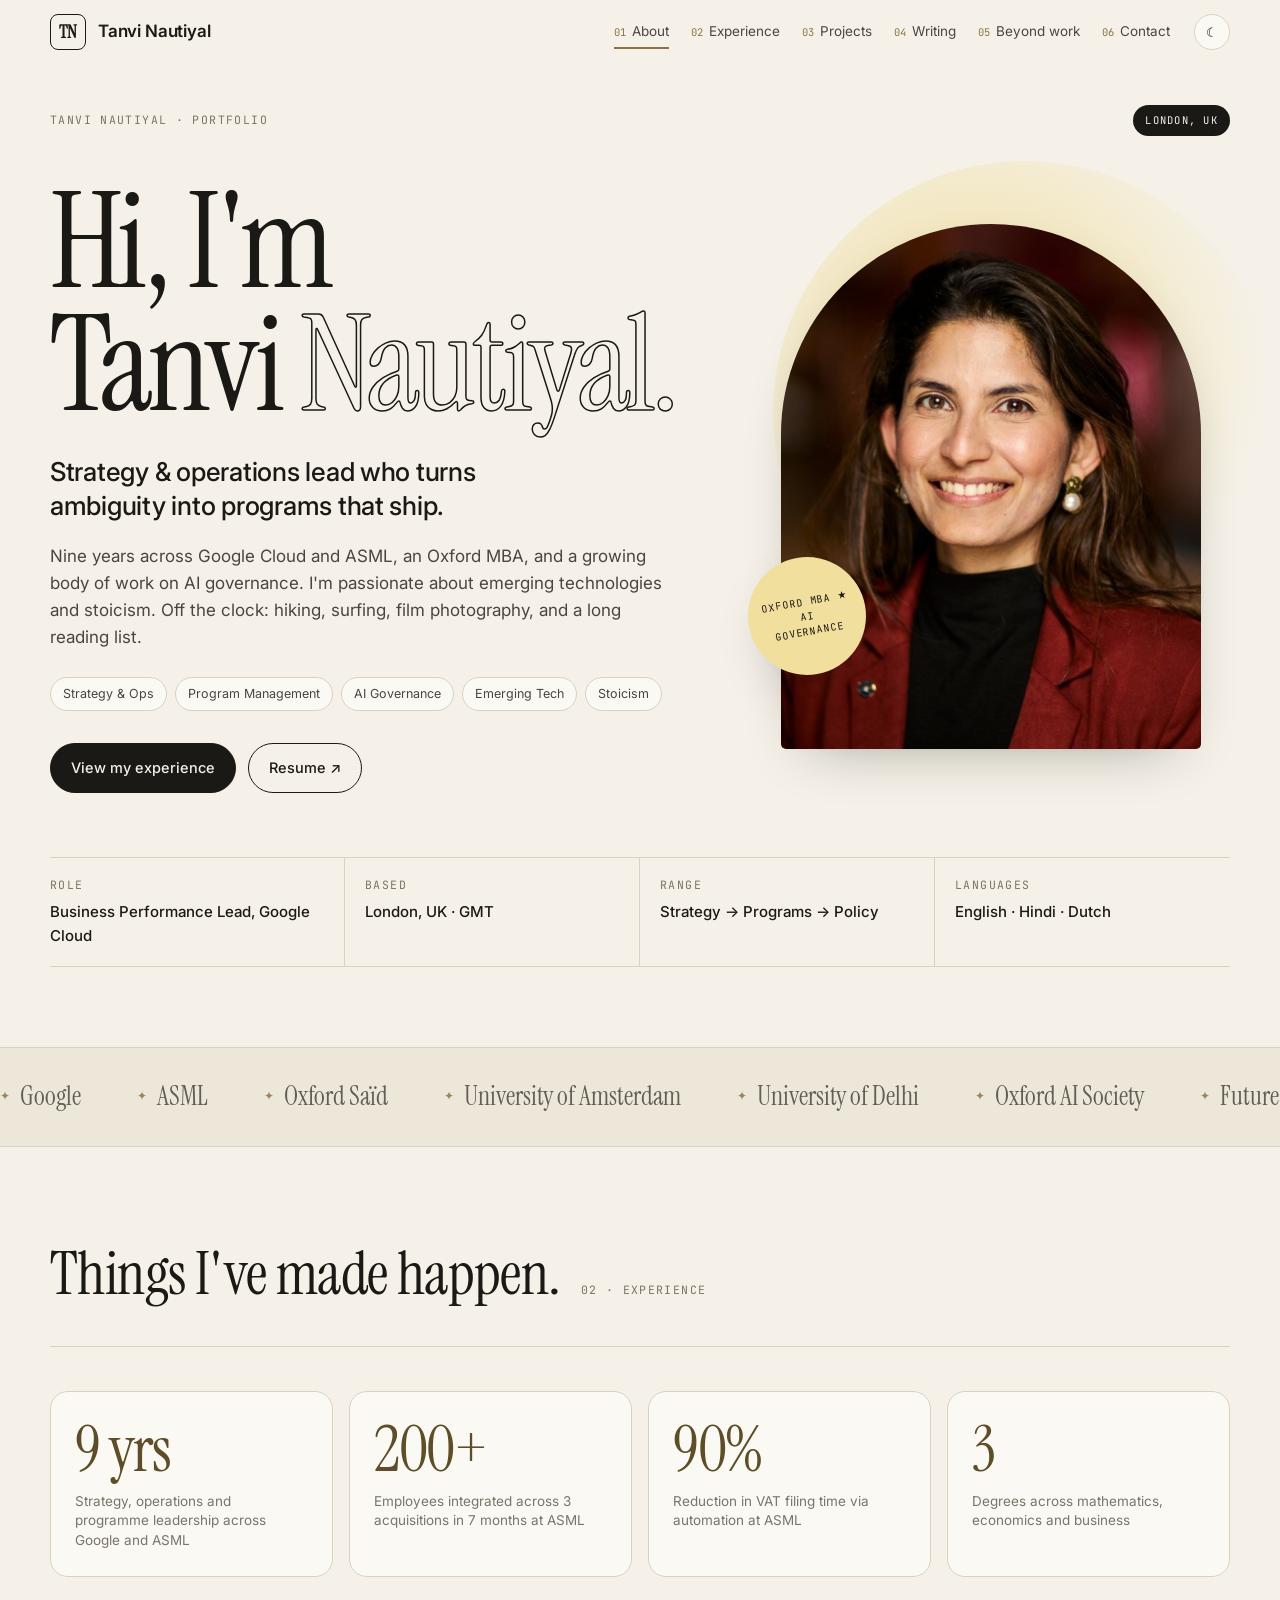
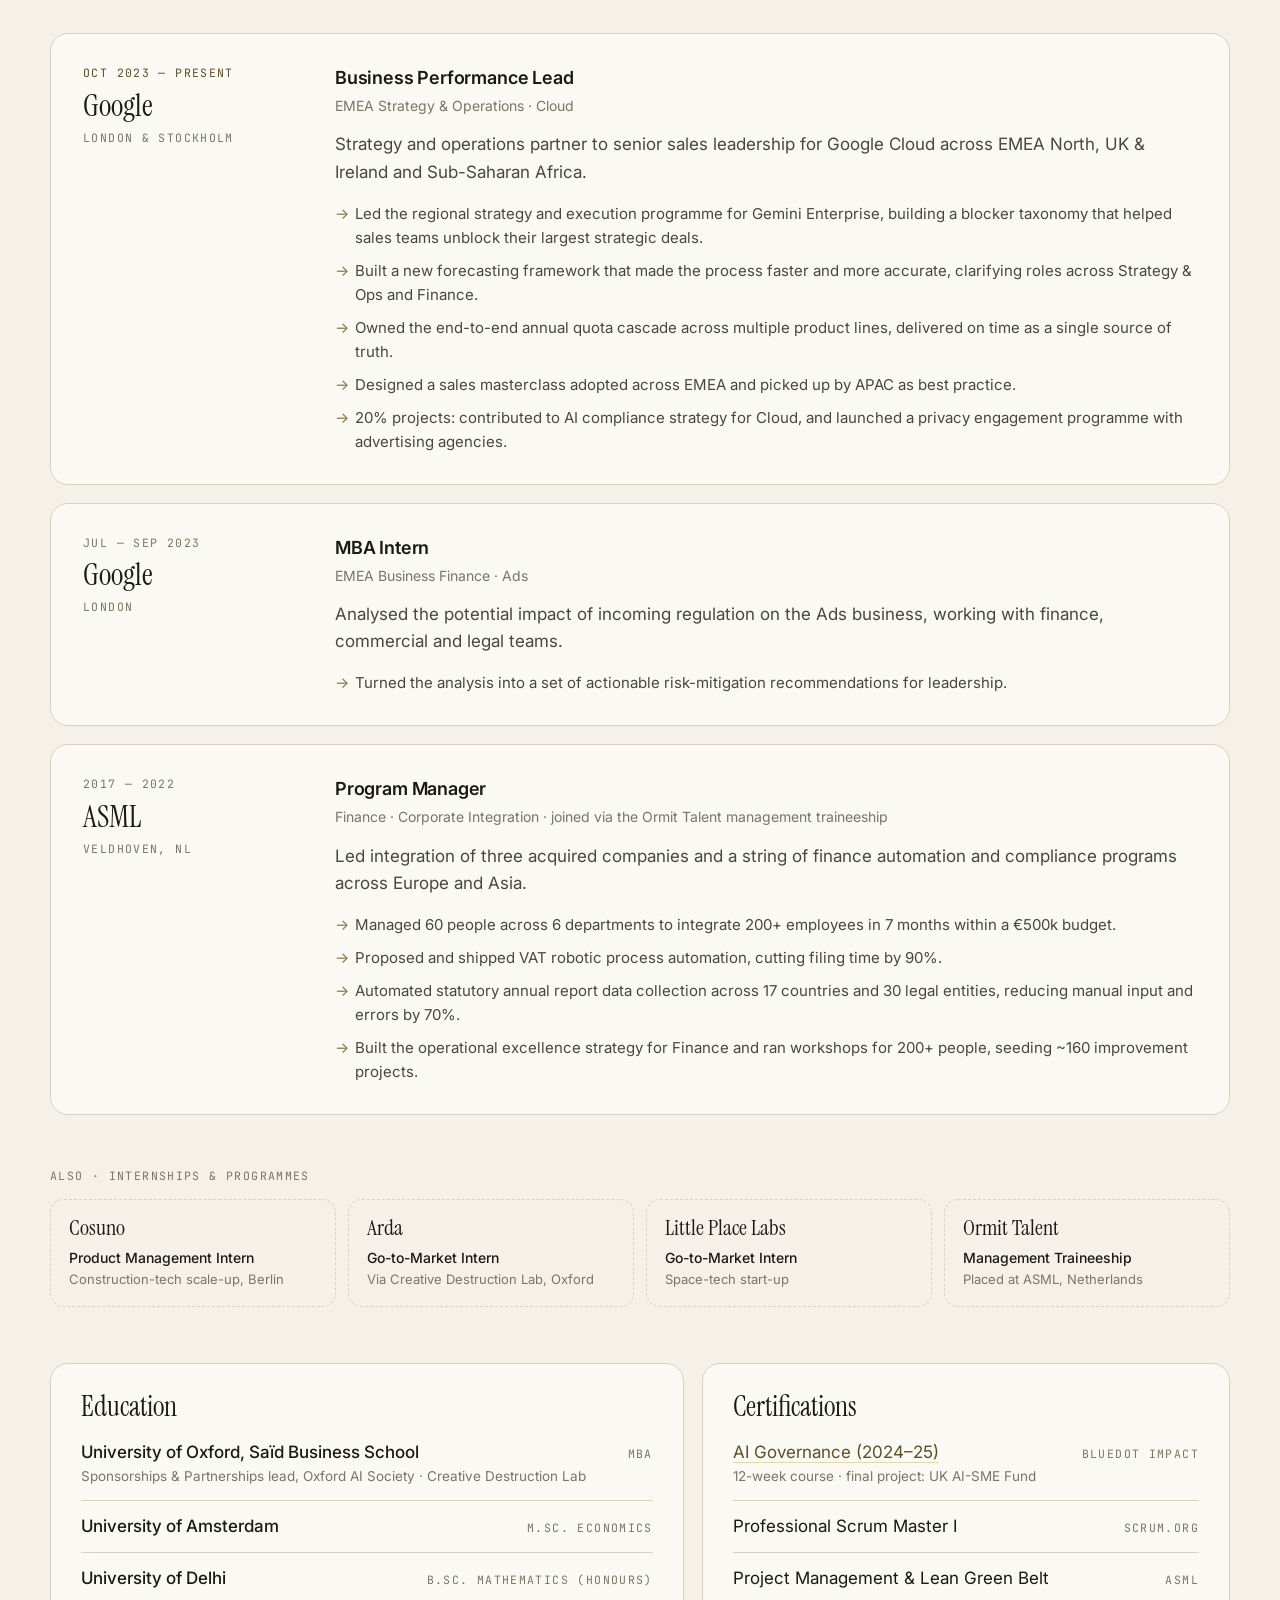
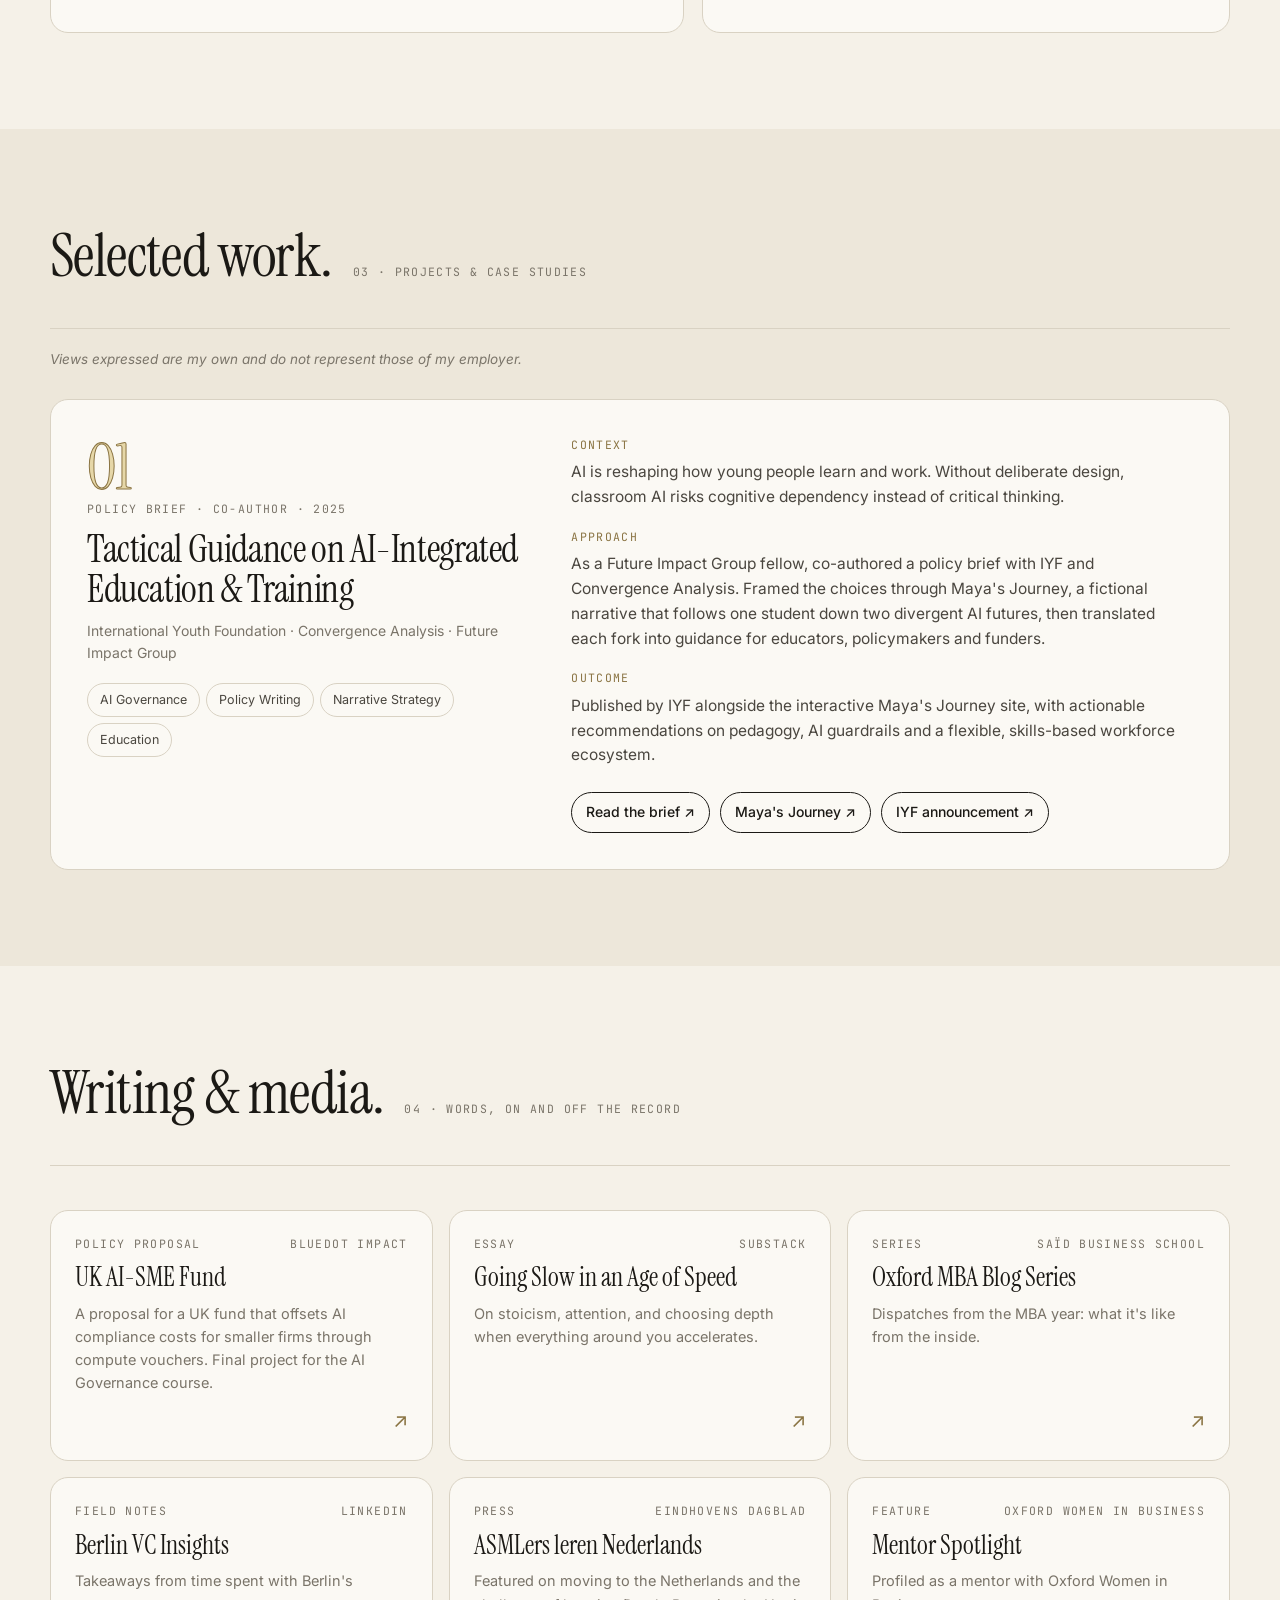
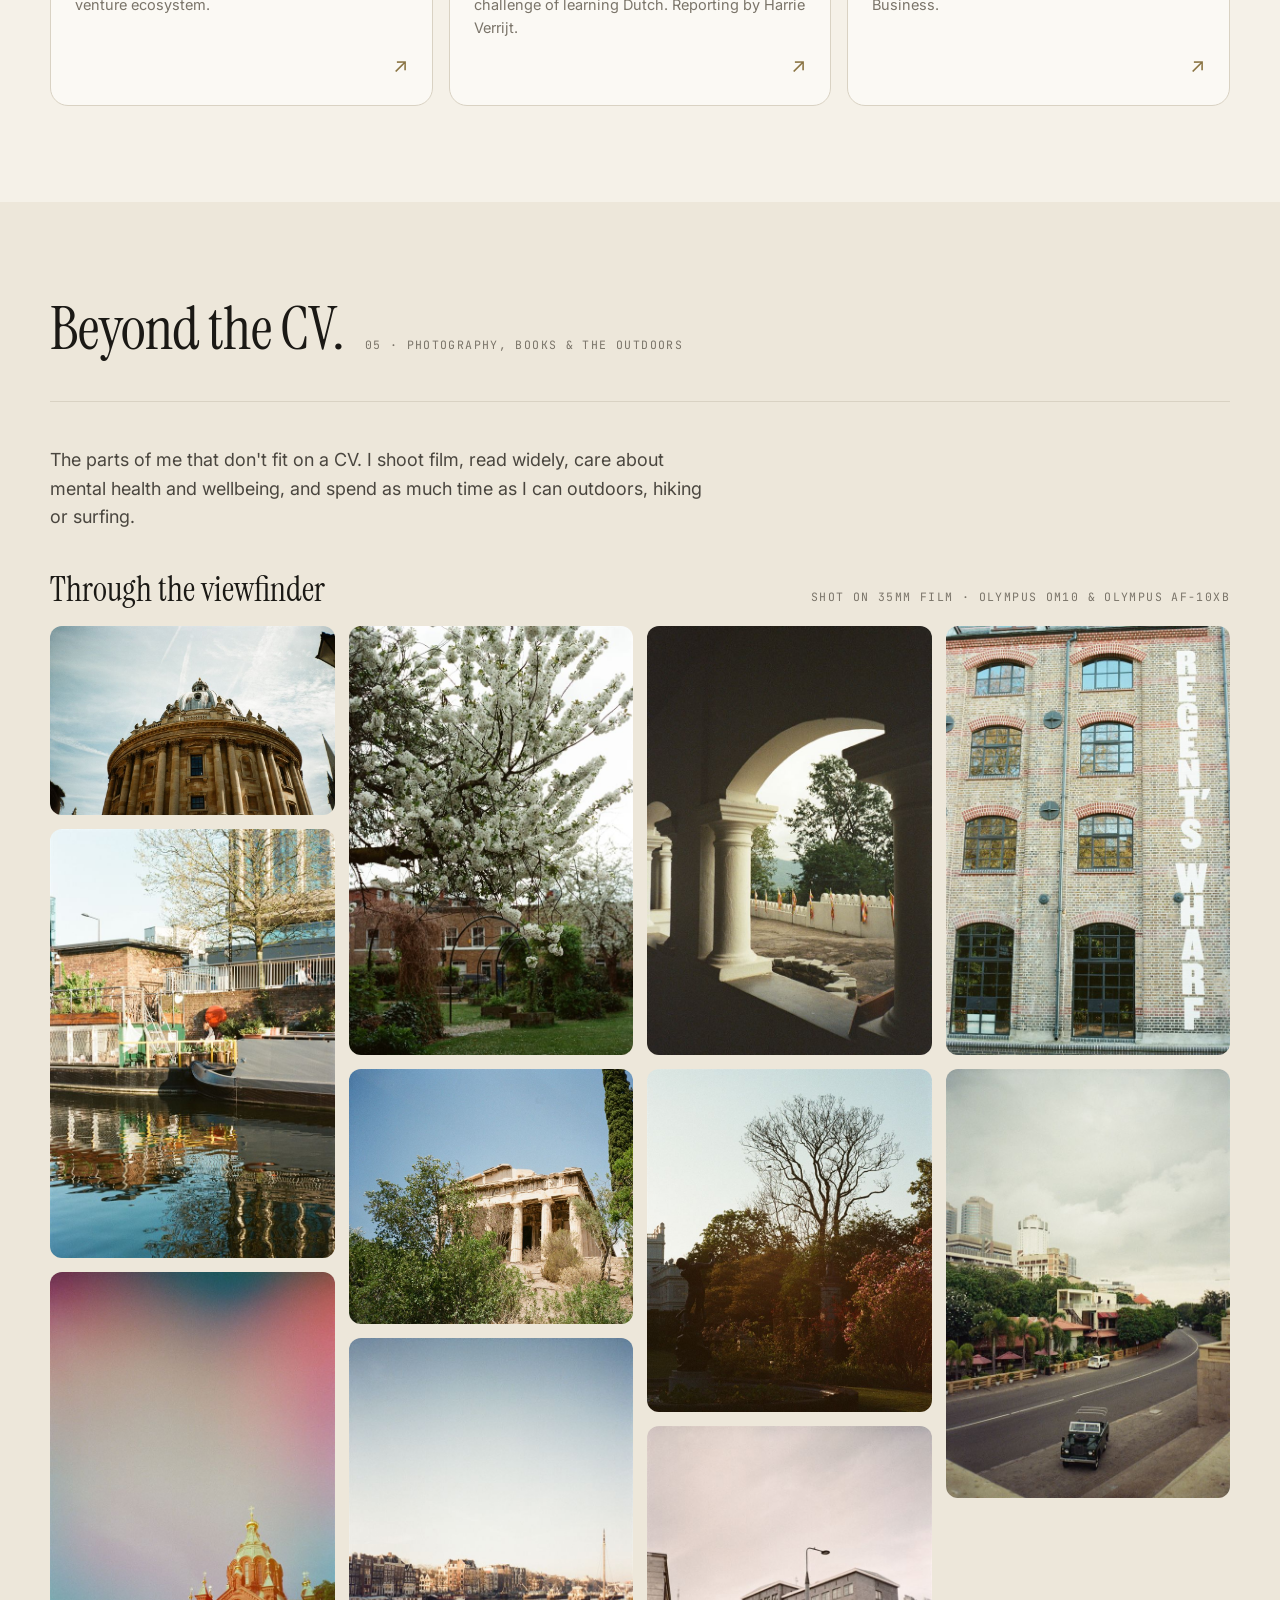
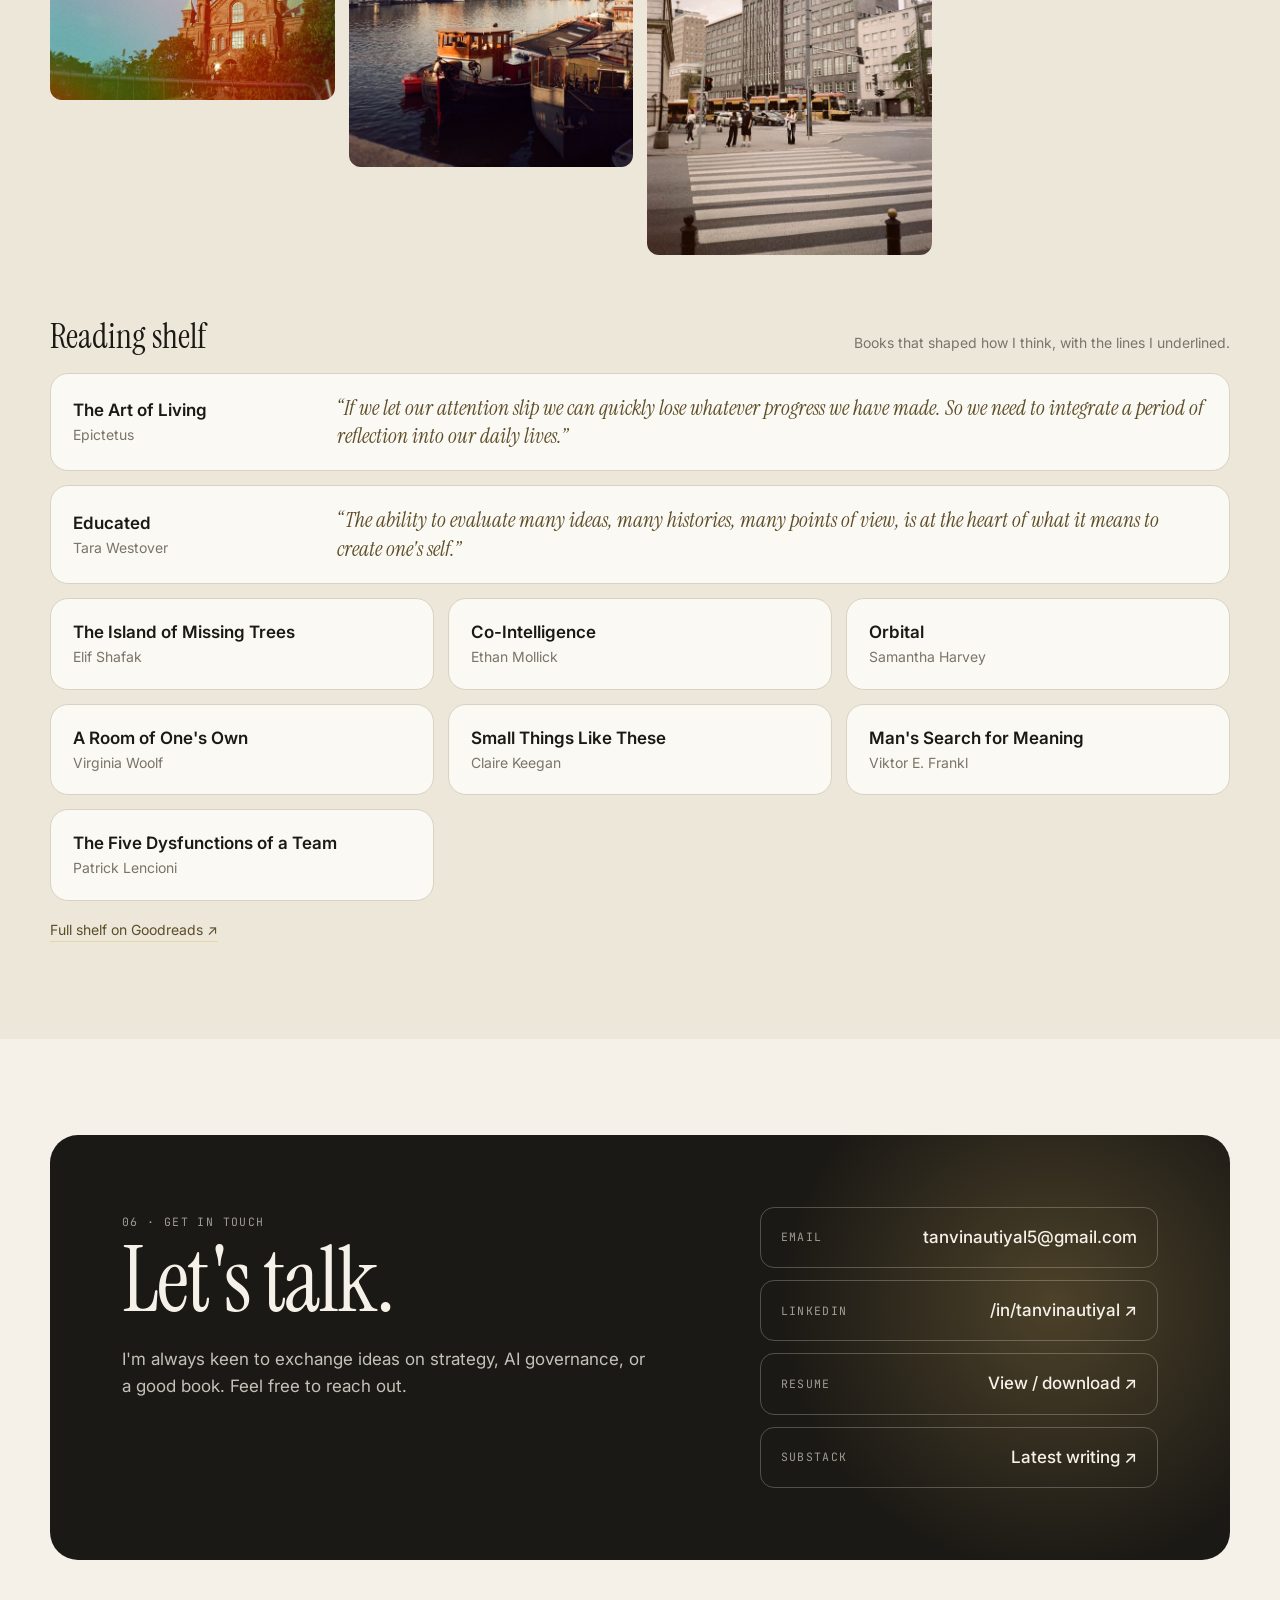
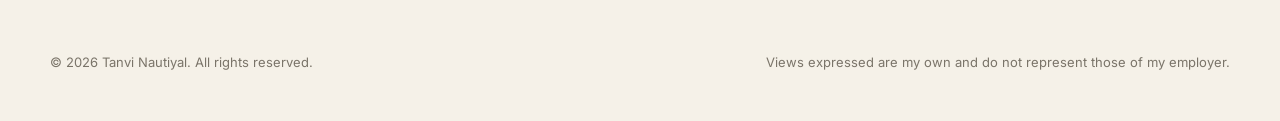
==== index.html @ c9800532 "Add canonical URL, link-preview tags, sitemap and robots.txt" ====
<!doctype html>
<html lang="en">
<head>
  <meta charset="utf-8">
  <meta name="viewport" content="width=device-width, initial-scale=1">
  <title>Tanvi Nautiyal — Portfolio</title>
  <meta name="description" content="Tanvi Nautiyal: strategy & operations lead at Google Cloud, Oxford MBA, writing and projects on AI governance, plus photography, books and the outdoors.">
  <link rel="canonical" href="https://www.tanvinautiyal.com/">
  <meta property="og:type" content="website">
  <meta property="og:url" content="https://www.tanvinautiyal.com/">
  <meta property="og:title" content="Tanvi Nautiyal — Portfolio">
  <meta property="og:description" content="Strategy & operations lead at Google Cloud, Oxford MBA, writing on AI governance, plus photography and books.">
  <meta property="og:image" content="https://www.tanvinautiyal.com/assets/headshot.jpg">
  <link rel="preconnect" href="https://fonts.googleapis.com">
  <link rel="preconnect" href="https://fonts.gstatic.com" crossorigin>
  <link href="https://fonts.googleapis.com/css2?family=Instrument+Serif:ital@0;1&family=Inter:wght@400;500;600&family=JetBrains+Mono:wght@400;500&display=swap" rel="stylesheet">
  <link rel="stylesheet" href="style.css">
</head>
<body>
  <div class="progress" id="progress"></div>

  <header class="nav" id="nav">
    <div class="wrap nav-inner">
      <a class="brand" href="#top"><span class="monogram" id="monogram">TN</span><span id="brand-name">Tanvi Nautiyal</span></a>
      <nav class="nav-links" id="nav-links" aria-label="Sections"></nav>
      <div class="nav-actions">
        <button class="icon-btn" id="theme" aria-label="Toggle theme">☾</button>
        <button class="icon-btn burger" id="burger" aria-label="Menu">☰</button>
      </div>
    </div>
  </header>

  <main id="top">
    <!-- 01 About / hero -->
    <section class="hero" id="about">
      <div class="wrap">
        <div class="hero-top">
          <span class="mono" id="hero-volume"></span>
          <span class="badge" id="hero-status"></span>
        </div>
        <div class="hero-grid">
          <div>
            <h1 id="hero-title"></h1>
            <p class="tagline" id="hero-tagline"></p>
            <p class="intro" id="hero-intro"></p>
            <div class="tags" id="hero-tags"></div>
            <div class="cta" id="hero-cta"></div>
          </div>
          <div class="portrait">
            <div class="blob"></div>
            <div class="frame"><img id="portrait-img" alt=""></div>
            <div class="sticker" id="sticker"></div>
          </div>
        </div>
        <div class="facts" id="facts"></div>
      </div>
    </section>

    <div class="marquee" aria-label="Organisations"><div class="marquee-track" id="marquee-track"></div></div>

    <!-- 02 Experience -->
    <section id="experience">
      <div class="wrap">
        <div class="section-head">
          <h2>Things I've made happen.</h2>
          <span class="mono">02 · Experience</span>
          <div class="rule"></div>
        </div>
        <div class="stats" id="stats"></div>
        <div class="timeline" id="timeline" style="margin-top:56px"></div>
        <div class="edu-grid">
          <div class="card reveal"><h3>Education</h3><ul class="edu-list" id="edu-list"></ul></div>
          <div class="card reveal"><h3>Certifications</h3><ul class="cert-list" id="cert-list"></ul></div>
        </div>
      </div>
    </section>

    <!-- 03 Projects -->
    <section id="projects" style="background: var(--bg-2)">
      <div class="wrap">
        <div class="section-head">
          <h2>Selected work.</h2>
          <span class="mono">03 · Projects &amp; case studies</span>
          <div class="rule"></div>
        </div>
        <p class="disclaimer js-disclaimer"></p>
        <div class="cases" id="cases"></div>
      </div>
    </section>

    <!-- 04 Writing -->
    <section id="writing">
      <div class="wrap">
        <div class="section-head">
          <h2>Writing &amp; media.</h2>
          <span class="mono">04 · Words, on and off the record</span>
          <div class="rule"></div>
        </div>
        <div class="writing-grid" id="writing-grid"></div>
      </div>
    </section>

    <!-- 05 Beyond work -->
    <section class="beyond" id="beyond" style="background: var(--bg-2)">
      <div class="wrap">
        <div class="section-head">
          <h2>Beyond the CV.</h2>
          <span class="mono">05 · Photography, books &amp; the outdoors</span>
          <div class="rule"></div>
        </div>
        <p class="intro" id="beyond-intro"></p>
        <div class="pursuits" id="pursuits"></div>
        <div class="sub-head">
          <h3>Through the viewfinder</h3>
          <span class="mono" id="photo-note"></span>
        </div>
        <div class="gallery" id="gallery"></div>

        <div class="shelf">
          <div class="sub-head">
            <h3>Reading shelf</h3>
            <span class="sub">Books that shaped how I think, with the lines I underlined.</span>
          </div>
          <div class="books" id="books"></div>
          <a class="more" id="goodreads" href="#" target="_blank" rel="noopener">Full shelf on Goodreads ↗</a>
        </div>
      </div>
    </section>

    <div class="lightbox" id="lightbox" role="dialog" aria-modal="true" aria-label="Photo viewer">
      <button class="lb-close" id="lb-close" aria-label="Close">✕</button>
      <button class="lb-prev" id="lb-prev" aria-label="Previous photo">←</button>
      <img id="lb-img" alt="">
      <button class="lb-next" id="lb-next" aria-label="Next photo">→</button>
      <div class="lb-cap" id="lb-cap"></div>
    </div>

    <!-- 06 Contact -->
    <section class="contact" id="contact">
      <div class="wrap">
        <div class="contact-card">
          <div>
            <span class="mono" style="color:inherit;opacity:.6">06 · Get in touch</span>
            <h2 id="contact-heading"></h2>
            <p id="contact-text"></p>
          </div>
          <div class="contact-links" id="contact-links"></div>
        </div>
      </div>
    </section>
  </main>

  <footer>
    <div class="wrap">
      <span>© <span id="year"></span> <span id="footer-name"></span>. All rights reserved.</span>
      <span class="js-disclaimer"></span>
    </div>
  </footer>

  <script src="content.js"></script>
  <script src="main.js"></script>
</body>
</html>
---- style.css ----
/* ============================================================
   Tanvi Nautiyal — portfolio styles
   Palette keeps the taupe-gold of the original site on cream.
   ============================================================ */

:root {
  --bg: #f5f1e8;
  --bg-2: #ede7da;
  --surface: #fbf9f4;
  --ink: #1b1915;
  --ink-2: #4a463f;
  --muted: #7a7469;
  --line: #d9d2c3;
  --accent: #8a7443;
  --accent-ink: #5d4d28;
  --accent-soft: #e6d7a8;
  --blob: #f1df9e;
  --shadow: 0 20px 60px -30px rgba(27, 25, 21, .45);
  --radius: 18px;
  --font-display: "Instrument Serif", Georgia, serif;
  --font-body: "Inter", system-ui, -apple-system, "Segoe UI", sans-serif;
  --font-mono: "JetBrains Mono", ui-monospace, Menlo, monospace;
  color-scheme: light;
}

@media (prefers-color-scheme: dark) {
  :root:not([data-theme="light"]) {
    --bg: #14130f;
    --bg-2: #1c1a15;
    --surface: #1f1d17;
    --ink: #f1ece1;
    --ink-2: #cfc8b8;
    --muted: #9a9385;
    --line: #37332a;
    --accent: #d2b56a;
    --accent-ink: #e9d9a6;
    --accent-soft: #3d3421;
    --blob: #4a3d1c;
    --shadow: 0 20px 60px -30px rgba(0, 0, 0, .8);
    color-scheme: dark;
  }
}
:root[data-theme="dark"] {
  --bg: #14130f;
  --bg-2: #1c1a15;
  --surface: #1f1d17;
  --ink: #f1ece1;
  --ink-2: #cfc8b8;
  --muted: #9a9385;
  --line: #37332a;
  --accent: #d2b56a;
  --accent-ink: #e9d9a6;
  --accent-soft: #3d3421;
  --blob: #4a3d1c;
  --shadow: 0 20px 60px -30px rgba(0, 0, 0, .8);
  color-scheme: dark;
}

* { box-sizing: border-box; }
html { scroll-behavior: smooth; }
body {
  margin: 0;
  background: var(--bg);
  color: var(--ink);
  font-family: var(--font-body);
  font-size: 17px;
  line-height: 1.6;
  -webkit-font-smoothing: antialiased;
  overflow-x: hidden;
}
a { color: inherit; text-decoration: none; }
img { max-width: 100%; display: block; }
h1, h2, h3, h4 { margin: 0; font-weight: 400; line-height: 1.05; }
p { margin: 0; }
ul { margin: 0; padding: 0; list-style: none; }

.wrap { width: min(1180px, 100% - 32px); margin-inline: auto; }
.mono {
  font-family: var(--font-mono);
  font-size: 11.5px;
  letter-spacing: .12em;
  text-transform: uppercase;
  color: var(--muted);
}
.serif { font-family: var(--font-display); }
.em { font-family: var(--font-display); font-style: italic; color: var(--accent-ink); font-size: 1.08em; }

/* ---------- nav ---------- */
.nav {
  position: sticky; top: 0; z-index: 50;
  backdrop-filter: blur(14px);
  background: color-mix(in srgb, var(--bg) 78%, transparent);
  border-bottom: 1px solid transparent;
  transition: border-color .3s;
}
.nav.scrolled { border-color: var(--line); }
.nav-inner { display: flex; align-items: center; gap: 24px; height: 64px; }
.brand { display: flex; align-items: center; gap: 12px; font-weight: 600; letter-spacing: -.01em; }
.monogram {
  width: 36px; height: 36px; border: 1.5px solid var(--ink); border-radius: 8px;
  display: grid; place-items: center; font-family: var(--font-display); font-size: 18px; line-height: 1;
}
.nav-links { display: flex; gap: 22px; margin-left: auto; }
.nav-links a { display: flex; gap: 6px; align-items: baseline; font-size: 13.5px; color: var(--ink-2); padding: 6px 0; position: relative; }
.nav-links a .n { font-family: var(--font-mono); font-size: 10.5px; color: var(--accent); }
.nav-links a::after { content: ""; position: absolute; left: 0; right: 0; bottom: 0; height: 1.5px; background: var(--accent); transform: scaleX(0); transform-origin: left; transition: transform .25s; }
.nav-links a:hover::after, .nav-links a.active::after { transform: scaleX(1); }
.nav-actions { display: flex; gap: 10px; align-items: center; }
.icon-btn {
  width: 36px; height: 36px; border-radius: 999px; border: 1px solid var(--line); background: var(--surface);
  display: grid; place-items: center; cursor: pointer; color: var(--ink);
}
.icon-btn:hover { border-color: var(--accent); }
.burger { display: none; }

@media (max-width: 900px) {
  .nav-links {
    display: none; position: absolute; top: 64px; left: 0; right: 0;
    flex-direction: column; gap: 0; padding: 8px 16px 16px;
    background: var(--bg); border-bottom: 1px solid var(--line);
  }
  .nav-links.open { display: flex; }
  .nav-links a { padding: 12px 0; border-bottom: 1px solid var(--line); font-size: 15px; }
  .nav-links a::after { display: none; }
  .burger { display: grid; }
}

/* ---------- buttons & pills ---------- */
.btn {
  display: inline-flex; align-items: center; gap: 8px;
  padding: 12px 20px; border-radius: 999px; font-size: 14.5px; font-weight: 500;
  border: 1px solid var(--ink); background: var(--ink); color: var(--bg);
  transition: transform .2s, background .2s;
}
.btn:hover { transform: translateY(-1px); }
.btn.ghost { background: transparent; color: var(--ink); }
.btn.ghost:hover { background: var(--surface); }
.pill {
  display: inline-block; padding: 6px 12px; border-radius: 999px; font-size: 12.5px;
  border: 1px solid var(--line); background: var(--surface); color: var(--ink-2);
}
.badge {
  display: inline-flex; align-items: center; gap: 8px;
  padding: 7px 12px; border-radius: 999px; background: var(--ink); color: var(--bg);
  font-family: var(--font-mono); font-size: 10.5px; letter-spacing: .12em; text-transform: uppercase;
}
.badge .dot { width: 7px; height: 7px; border-radius: 50%; background: #7ed08a; box-shadow: 0 0 0 3px rgba(126,208,138,.25); }

/* ---------- section scaffolding ---------- */
section { padding: 96px 0; position: relative; }
.section-head { display: flex; align-items: baseline; gap: 20px; margin-bottom: 44px; flex-wrap: wrap; }
.section-head h2 { font-family: var(--font-display); font-size: clamp(38px, 5vw, 60px); letter-spacing: -.01em; }
.section-head .mono { flex: 1; min-width: 140px; }
.section-head .rule { flex: 1 1 100%; height: 1px; background: var(--line); margin-top: 20px; }

/* ---------- hero ---------- */
.hero { padding: 40px 0 80px; overflow: hidden; }
.hero-top { display: flex; justify-content: space-between; align-items: center; gap: 16px; flex-wrap: wrap; margin-bottom: 44px; }
.hero-grid { display: grid; grid-template-columns: 1.15fr .85fr; gap: 56px; align-items: center; }
.hero h1 {
  font-family: var(--font-display); font-size: clamp(64px, 10.5vw, 148px);
  letter-spacing: -.03em; line-height: .92; margin: 0 0 28px;
}
.hero h1 .outline {
  color: transparent; -webkit-text-stroke: 1.5px var(--ink);
}
.hero .tagline { font-size: clamp(20px, 2.2vw, 26px); line-height: 1.3; color: var(--ink); max-width: 30ch; margin-bottom: 20px; font-weight: 500; letter-spacing: -.01em; }
.hero .intro { color: var(--ink-2); max-width: 56ch; margin-bottom: 26px; }
.hero .tags { display: flex; flex-wrap: wrap; gap: 8px; margin-bottom: 32px; }
.hero .cta { display: flex; gap: 12px; flex-wrap: wrap; }

.portrait { position: relative; justify-self: center; width: min(420px, 100%); }
.portrait .blob {
  position: absolute; inset: -12% -18% auto auto; width: 120%; aspect-ratio: 1; border-radius: 50%;
  background: radial-gradient(circle at 40% 40%, var(--blob), transparent 68%);
  z-index: 0; pointer-events: none;
}
.portrait .frame {
  position: relative; z-index: 1; aspect-ratio: 4 / 5; overflow: hidden;
  border-radius: 999px 999px 24px 24px; background: var(--bg-2); box-shadow: var(--shadow);
}
.portrait .frame img { width: 100%; height: 100%; object-fit: cover; }
.portrait .frame .placeholder {
  width: 100%; height: 100%; display: grid; place-items: center; text-align: center; padding: 24px;
  background: linear-gradient(160deg, var(--bg-2), var(--accent-soft));
  color: var(--accent-ink); font-family: var(--font-display); font-size: 22px;
}
.sticker {
  position: absolute; z-index: 2; left: -8%; bottom: 14%;
  width: 118px; height: 118px; border-radius: 50%; background: var(--blob); color: var(--ink);
  display: grid; place-items: center; text-align: center; padding: 14px;
  font-family: var(--font-mono); font-size: 10px; letter-spacing: .1em; text-transform: uppercase; line-height: 1.5;
  transform: rotate(-10deg); box-shadow: var(--shadow);
  animation: float 6s ease-in-out infinite;
}
@keyframes float { 0%,100% { transform: rotate(-10deg) translateY(0);} 50% { transform: rotate(-8deg) translateY(-6px);} }

.facts { display: grid; grid-template-columns: repeat(4, 1fr); gap: 0; margin-top: 64px; border-top: 1px solid var(--line); border-bottom: 1px solid var(--line); }
.facts > div { padding: 18px 20px 18px 0; border-right: 1px solid var(--line); }
.facts > div:last-child { border-right: 0; }
.facts > div + div { padding-left: 20px; }
.facts .v { font-size: 15px; font-weight: 500; margin-top: 6px; }

@media (max-width: 900px) {
  .hero-grid { grid-template-columns: 1fr; gap: 36px; }
  .portrait { order: -1; width: min(320px, 80%); }
  .facts { grid-template-columns: 1fr 1fr; }
  .facts > div:nth-child(2) { border-right: 0; }
  .facts > div:nth-child(n+3) { border-top: 1px solid var(--line); }
  .facts > div:nth-child(3) { padding-left: 0; }
}
@media (max-width: 520px) { .facts { grid-template-columns: 1fr; } .facts > div { border-right: 0 !important; padding-left: 0 !important; } .facts > div + div { border-top: 1px solid var(--line); } }

/* ---------- marquee ---------- */
.marquee { padding: 28px 0; border-top: 1px solid var(--line); border-bottom: 1px solid var(--line); overflow: hidden; background: var(--bg-2); }
.marquee-track { display: flex; gap: 56px; width: max-content; animation: scroll 40s linear infinite; }
.marquee:hover .marquee-track { animation-play-state: paused; }
.marquee-track a { display: inline-flex; align-items: center; gap: 10px; font-family: var(--font-display); font-size: 26px; color: var(--ink-2); white-space: nowrap; opacity: .85; }
.marquee-track a:hover { color: var(--accent-ink); opacity: 1; }
.marquee-track a img { height: 28px; width: auto; }
.marquee-track a::before { content: "✦"; font-size: 12px; color: var(--accent); }
@keyframes scroll { to { transform: translateX(-50%); } }
@media (prefers-reduced-motion: reduce) { .marquee-track { animation: none; } .sticker { animation: none; } }

/* ---------- stats ---------- */
.stats { display: grid; grid-template-columns: repeat(4, 1fr); gap: 16px; }
.stat { background: var(--surface); border: 1px solid var(--line); border-radius: var(--radius); padding: 26px 24px; }
.stat .v { font-family: var(--font-display); font-size: clamp(44px, 5vw, 64px); line-height: 1; color: var(--accent-ink); letter-spacing: -.02em; }
.stat .l { color: var(--muted); font-size: 13.5px; margin-top: 10px; line-height: 1.45; }
@media (max-width: 900px) { .stats { grid-template-columns: 1fr 1fr; } }
@media (max-width: 520px) { .stats { grid-template-columns: 1fr; } }

/* ---------- experience ---------- */
.timeline { display: grid; gap: 18px; }
.job {
  display: grid; grid-template-columns: 220px 1fr; gap: 32px;
  background: var(--surface); border: 1px solid var(--line); border-radius: var(--radius); padding: 30px 32px;
  transition: border-color .25s, transform .25s;
}
.job:hover { border-color: var(--accent); transform: translateY(-2px); }
.job .when { display: flex; flex-direction: column; gap: 8px; }
.job .company { font-family: var(--font-display); font-size: 30px; line-height: 1; }
.job .role { font-weight: 600; font-size: 18px; letter-spacing: -.01em; }
.job .team { color: var(--muted); font-size: 14px; margin-top: 2px; }
.job .summary { margin: 14px 0 16px; color: var(--ink-2); }
.job ul { display: grid; gap: 9px; }
.job li { position: relative; padding-left: 20px; color: var(--ink-2); font-size: 15px; }
.job li::before { content: "→"; position: absolute; left: 0; color: var(--accent); }
.job .now { color: var(--accent-ink); }
.also { margin-top: 10px; padding: 24px 0 0; }
.also > .mono { margin-bottom: 14px; display: block; }
.also-grid { display: grid; grid-template-columns: repeat(4, 1fr); gap: 12px; }
.also-grid a { display: block; padding: 16px 18px; border: 1px dashed var(--line); border-radius: 14px; transition: border-color .2s, background .2s; }
.also-grid a:hover { border-style: solid; border-color: var(--accent); background: var(--surface); }
.also-grid .org { font-family: var(--font-display); font-size: 22px; line-height: 1.1; }
.also-grid .role { font-size: 14px; font-weight: 500; margin-top: 6px; }
.also-grid .note { font-size: 13px; color: var(--muted); }
@media (max-width: 900px) { .also-grid { grid-template-columns: 1fr 1fr; } }
@media (max-width: 520px) { .also-grid { grid-template-columns: 1fr; } }
@media (max-width: 760px) { .job { grid-template-columns: 1fr; gap: 16px; padding: 24px; } }

.edu-grid { display: grid; grid-template-columns: 1.2fr 1fr; gap: 18px; margin-top: 56px; }
.card { background: var(--surface); border: 1px solid var(--line); border-radius: var(--radius); padding: 28px 30px; }
.card h3 { font-family: var(--font-display); font-size: 28px; margin-bottom: 18px; }
.edu-list li, .cert-list li { display: grid; grid-template-columns: 1fr auto; gap: 12px; padding: 12px 0; border-top: 1px solid var(--line); align-items: baseline; }
.edu-list li:first-child, .cert-list li:first-child { border-top: 0; padding-top: 0; }
.edu-list .school { font-weight: 500; }
.edu-list .note, .cert-list .note { color: var(--muted); font-size: 13.5px; }
.cert-list a { color: var(--accent-ink); border-bottom: 1px solid var(--accent-soft); }
@media (max-width: 760px) { .edu-grid { grid-template-columns: 1fr; } }

/* ---------- projects (case studies) ---------- */
.cases { display: grid; gap: 20px; }
.case {
  background: var(--surface); border: 1px solid var(--line); border-radius: var(--radius); padding: 36px;
  display: grid; grid-template-columns: 1fr 1.4fr; gap: 40px;
}
.case .head .num { font-family: var(--font-display); font-size: 64px; line-height: 1; color: var(--accent-soft); -webkit-text-stroke: 1px var(--accent); }
.case .head h3 { font-family: var(--font-display); font-size: clamp(28px, 3vw, 38px); margin: 12px 0 10px; letter-spacing: -.01em; }
.case .head .org { color: var(--muted); font-size: 14px; }
.case .head .skills { display: flex; flex-wrap: wrap; gap: 6px; margin-top: 18px; }
.case .body { display: grid; gap: 18px; }
.case .body .block .mono { margin-bottom: 6px; display: block; color: var(--accent); }
.case .body .block p { color: var(--ink-2); font-size: 15.5px; }
.case .links { display: flex; flex-wrap: wrap; gap: 10px; margin-top: 6px; }
.case .links a { font-size: 14px; font-weight: 500; display: inline-flex; gap: 6px; align-items: center; padding: 8px 14px; border-radius: 999px; border: 1px solid var(--ink); }
.case .links a:hover { background: var(--ink); color: var(--bg); }
@media (max-width: 860px) { .case { grid-template-columns: 1fr; gap: 24px; padding: 26px; } }

.disclaimer { margin: -24px 0 28px; color: var(--muted); font-size: 13.5px; font-style: italic; }

/* ---------- writing ---------- */
.writing-grid { display: grid; grid-template-columns: repeat(3, 1fr); gap: 16px; }
.post {
  background: var(--surface); border: 1px solid var(--line); border-radius: var(--radius); padding: 24px;
  display: flex; flex-direction: column; gap: 10px; min-height: 200px; transition: transform .25s, border-color .25s;
}
.post:hover { transform: translateY(-3px); border-color: var(--accent); }
.post .top { display: flex; justify-content: space-between; gap: 10px; }
.post h3 { font-family: var(--font-display); font-size: 26px; line-height: 1.1; }
.post p { color: var(--muted); font-size: 14.5px; flex: 1; }
.post .arrow { color: var(--accent); font-size: 20px; align-self: flex-end; }
@media (max-width: 900px) { .writing-grid { grid-template-columns: 1fr 1fr; } }
@media (max-width: 560px) { .writing-grid { grid-template-columns: 1fr; } }

/* ---------- beyond work ---------- */
.beyond .intro { max-width: 60ch; color: var(--ink-2); font-size: 18px; margin-bottom: 40px; }
.pursuits { display: grid; grid-template-columns: repeat(4, 1fr); gap: 14px; margin-bottom: 56px; }
.pursuit { border: 1px solid var(--line); border-radius: var(--radius); padding: 20px; background: var(--surface); }
.pursuit .icon { font-size: 26px; }
.pursuit .name { font-weight: 600; margin-top: 10px; }
.pursuit .note { color: var(--muted); font-size: 13.5px; }
@media (max-width: 900px) { .pursuits { grid-template-columns: 1fr 1fr; } }

.sub-head { display: flex; align-items: baseline; justify-content: space-between; gap: 16px; flex-wrap: wrap; margin-bottom: 18px; }
.sub-head h3 { font-family: var(--font-display); font-size: 34px; }

/* masonry wall: photos keep their natural proportions */
.gallery { columns: 4; column-gap: 14px; }
.shot {
  display: block; width: 100%; margin: 0 0 14px; padding: 0; border: 0; cursor: zoom-in;
  position: relative; overflow: hidden; border-radius: 12px; background: var(--surface);
  break-inside: avoid; font: inherit; color: inherit;
}
.shot img { width: 100%; height: auto; display: block; transition: transform .7s ease, filter .4s; }
.shot:hover img, .shot:focus-visible img { transform: scale(1.035); }
.shot:focus-visible { outline: 2px solid var(--accent); outline-offset: 3px; }
.shot .cap {
  position: absolute; left: 0; right: 0; bottom: 0; padding: 34px 12px 11px; text-align: left;
  background: linear-gradient(transparent, rgba(0,0,0,.62)); color: #fff;
  font-family: var(--font-mono); font-size: 10px; letter-spacing: .1em; text-transform: uppercase;
  opacity: 0; transform: translateY(6px); transition: opacity .3s, transform .3s;
}
.shot:hover .cap, .shot:focus-visible .cap { opacity: 1; transform: none; }
@media (max-width: 1000px) { .gallery { columns: 3; } }
@media (max-width: 640px) { .gallery { columns: 2; column-gap: 10px; } .shot { margin-bottom: 10px; } }
@media (hover: none) { .shot .cap { opacity: 1; transform: none; } }

/* lightbox */
.lightbox {
  position: fixed; inset: 0; z-index: 100; display: none; align-items: center; justify-content: center;
  background: rgba(12, 11, 9, .93); padding: 56px 16px 64px;
}
.lightbox.open { display: flex; }
.lightbox img { max-width: min(100%, 1200px); max-height: 100%; width: auto; height: auto; border-radius: 6px; box-shadow: 0 30px 80px rgba(0,0,0,.6); }
.lightbox .lb-cap {
  position: absolute; left: 0; right: 0; bottom: 20px; text-align: center; color: #e9e3d6;
  font-family: var(--font-mono); font-size: 11px; letter-spacing: .12em; text-transform: uppercase; padding: 0 16px;
}
.lightbox button {
  position: absolute; width: 44px; height: 44px; border-radius: 50%; border: 1px solid rgba(255,255,255,.25);
  background: rgba(255,255,255,.08); color: #fff; font-size: 20px; cursor: pointer; display: grid; place-items: center;
}
.lightbox button:hover { background: rgba(255,255,255,.2); }
.lightbox .lb-close { top: 14px; right: 16px; }
.lightbox .lb-prev { left: 16px; top: 50%; transform: translateY(-50%); }
.lightbox .lb-next { right: 16px; top: 50%; transform: translateY(-50%); }
@media (max-width: 640px) { .lightbox .lb-prev, .lightbox .lb-next { top: auto; bottom: 52px; transform: none; } .lightbox { padding-bottom: 110px; } }

/* reading shelf */
.shelf { margin-top: 64px; }
.shelf .sub { color: var(--muted); font-size: 14px; }
.books { display: grid; grid-template-columns: repeat(3, 1fr); gap: 14px; }
.book { padding: 20px 22px; border: 1px solid var(--line); border-radius: var(--radius); background: var(--surface); }
.book.quoted { grid-column: span 3; display: grid; grid-template-columns: 240px 1fr; gap: 24px; align-items: center; }
.book .t { font-weight: 600; }
.book .a { color: var(--muted); font-size: 14px; }
.book .q { font-family: var(--font-display); font-style: italic; color: var(--accent-ink); font-size: 21px; line-height: 1.35; }
.shelf .more { display: inline-block; margin-top: 18px; font-size: 14px; color: var(--accent-ink); border-bottom: 1px solid var(--accent-soft); }
@media (max-width: 900px) { .books { grid-template-columns: 1fr 1fr; } .book.quoted { grid-column: span 2; grid-template-columns: 1fr; gap: 10px; } }
@media (max-width: 520px) { .books { grid-template-columns: 1fr; } .book.quoted { grid-column: span 1; } }

/* ---------- contact ---------- */
.contact { padding-bottom: 60px; }
.contact-card {
  background: var(--ink); color: var(--bg); border-radius: 28px; padding: clamp(36px, 6vw, 72px);
  display: grid; grid-template-columns: 1.2fr .8fr; gap: 40px; position: relative; overflow: hidden;
}
.contact-card::after {
  content: ""; position: absolute; right: -10%; top: -30%; width: 50%; aspect-ratio: 1; border-radius: 50%;
  background: radial-gradient(circle, var(--accent) 0%, transparent 65%); opacity: .45; pointer-events: none;
}
.contact-card h2 { font-family: var(--font-display); font-size: clamp(48px, 7vw, 96px); letter-spacing: -.02em; margin-bottom: 18px; }
.contact-card p { color: color-mix(in srgb, var(--bg) 78%, transparent); max-width: 48ch; font-size: 17px; }
.contact-links { display: grid; gap: 12px; align-content: center; position: relative; z-index: 1; }
.contact-links a {
  display: flex; justify-content: space-between; align-items: center; gap: 12px;
  padding: 16px 20px; border: 1px solid color-mix(in srgb, var(--bg) 25%, transparent); border-radius: 14px;
  transition: background .2s;
}
.contact-links a:hover { background: color-mix(in srgb, var(--bg) 10%, transparent); }
.contact-links a .mono { color: color-mix(in srgb, var(--bg) 60%, transparent); }
.contact-links a .val { font-weight: 500; }
@media (max-width: 860px) { .contact-card { grid-template-columns: 1fr; } }

footer { padding: 32px 0 48px; color: var(--muted); font-size: 13px; }
footer .wrap { display: flex; justify-content: space-between; gap: 12px; flex-wrap: wrap; }

/* ---------- reveal on scroll ---------- */
.reveal { opacity: 0; transform: translateY(18px); transition: opacity .7s ease, transform .7s ease; }
.reveal.in { opacity: 1; transform: none; }
@media (prefers-reduced-motion: reduce) { .reveal { opacity: 1; transform: none; transition: none; } }

/* progress bar */
.progress { position: fixed; top: 0; left: 0; height: 2px; background: var(--accent); width: 0; z-index: 60; }
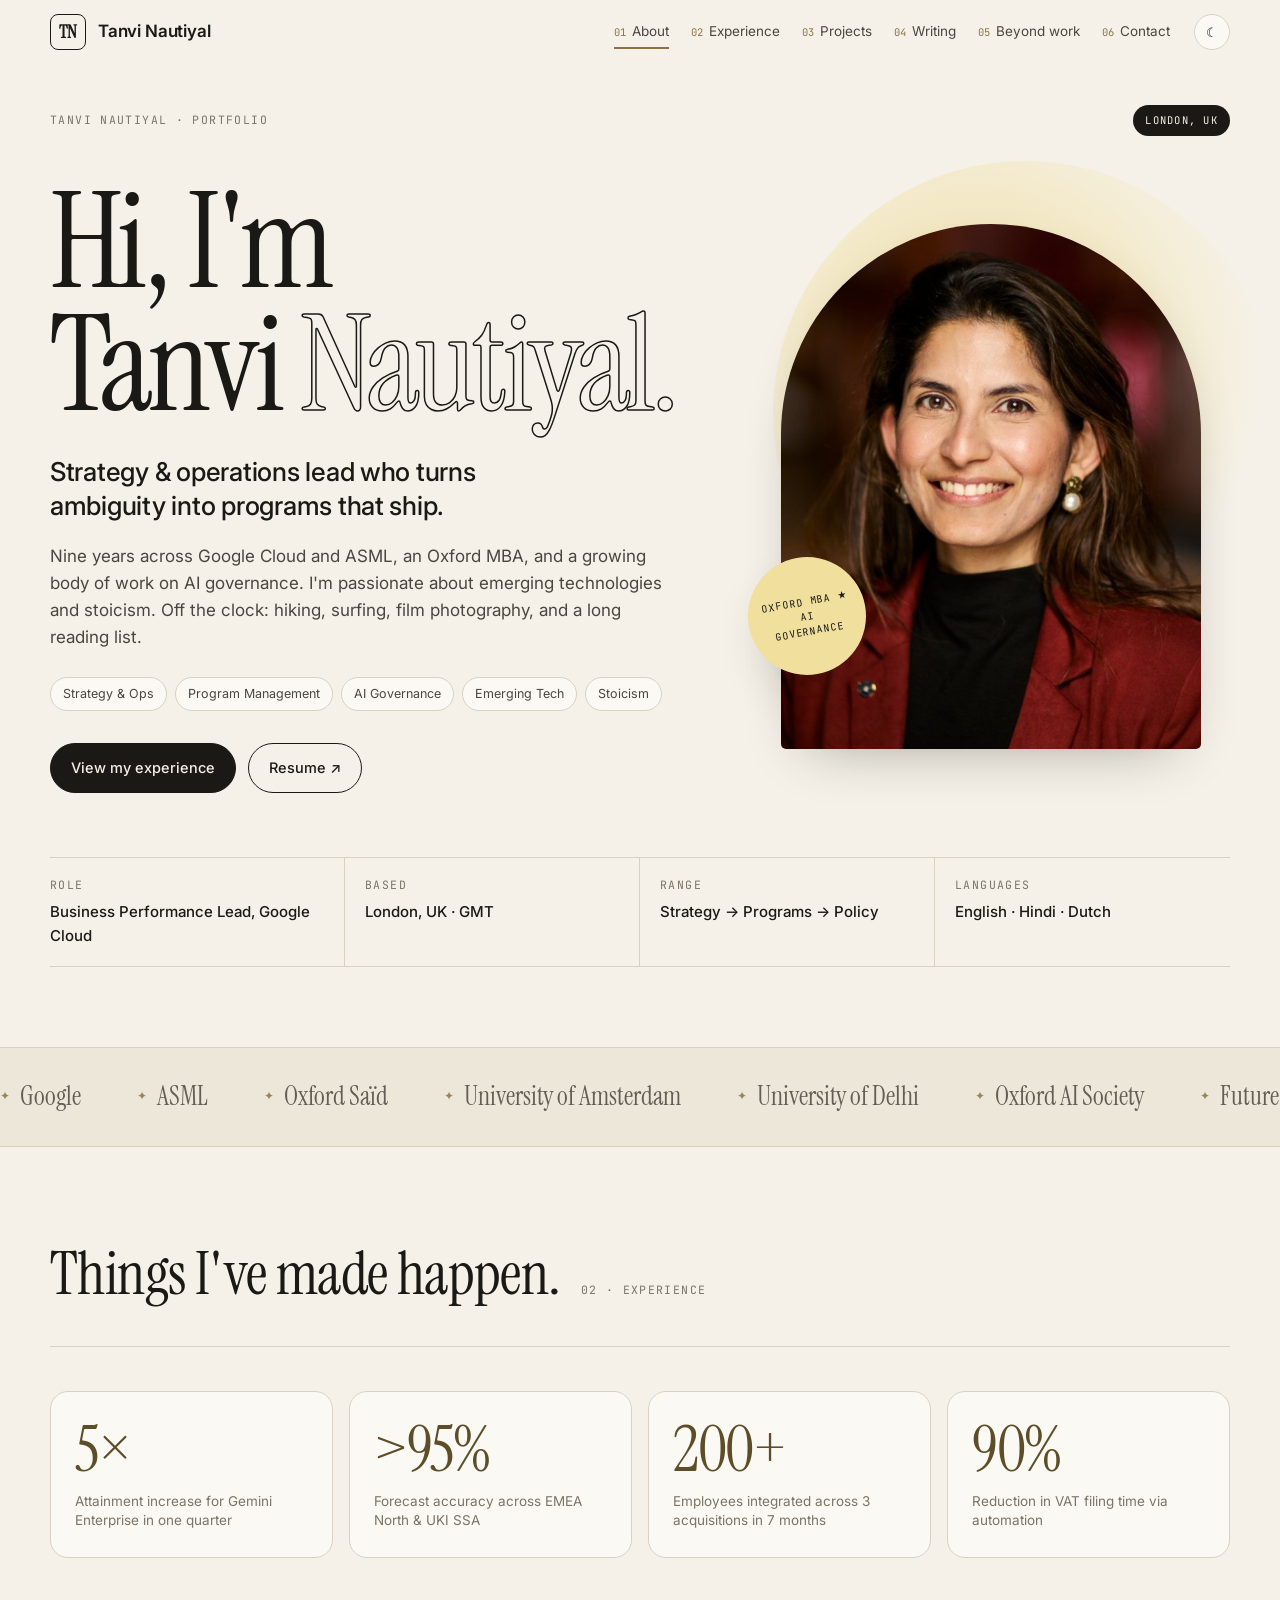
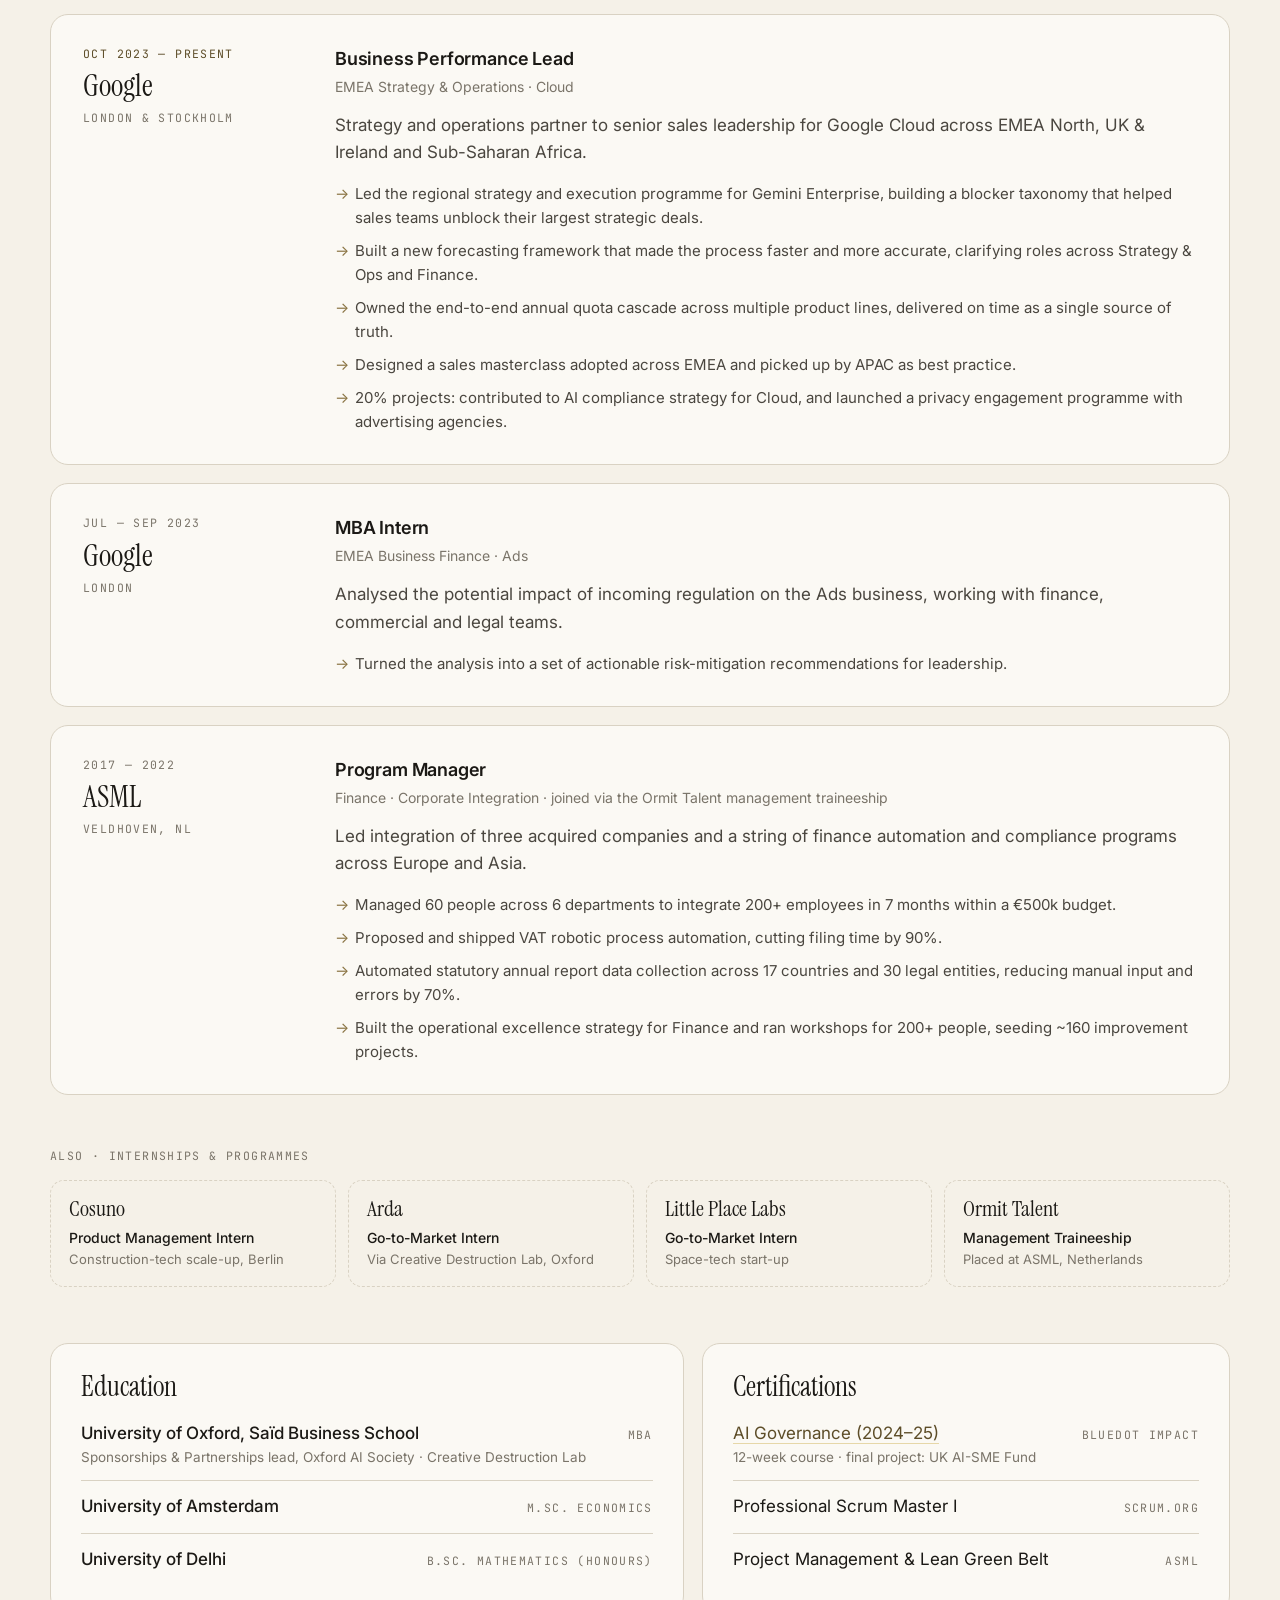
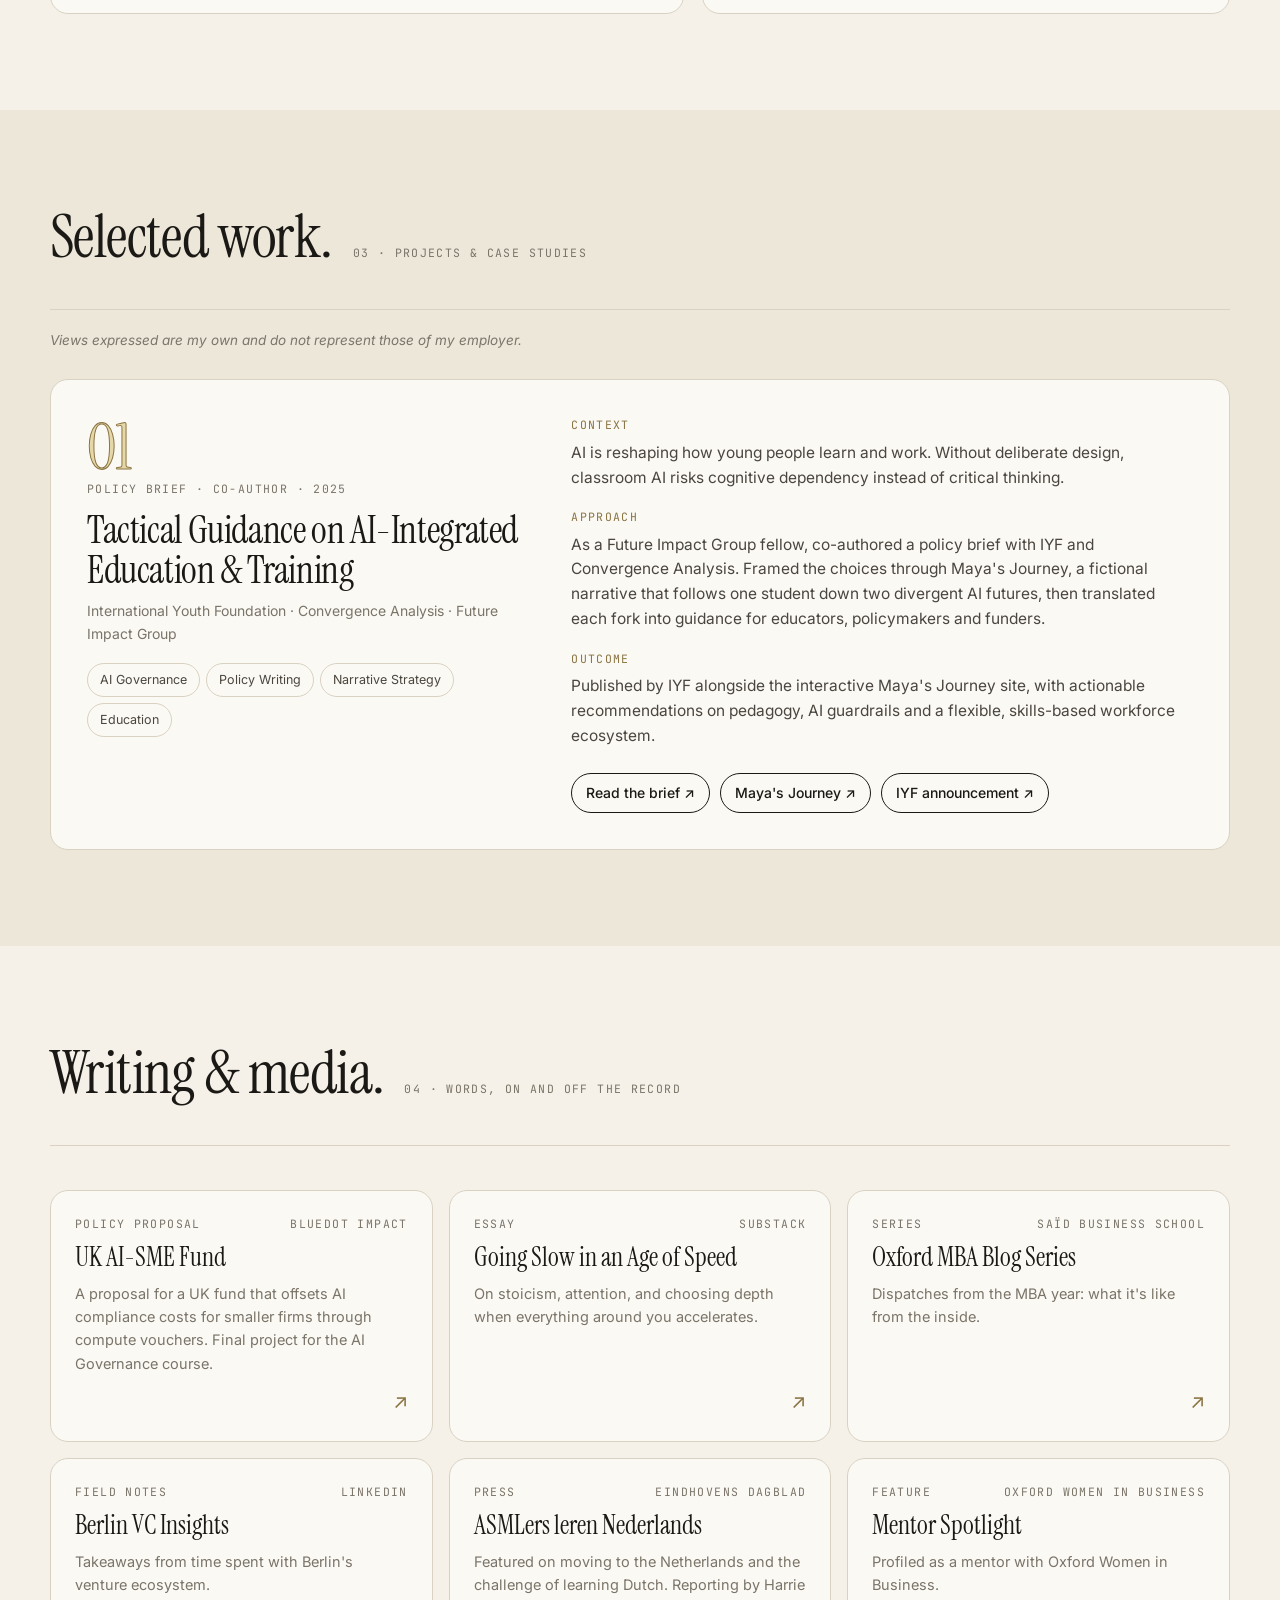
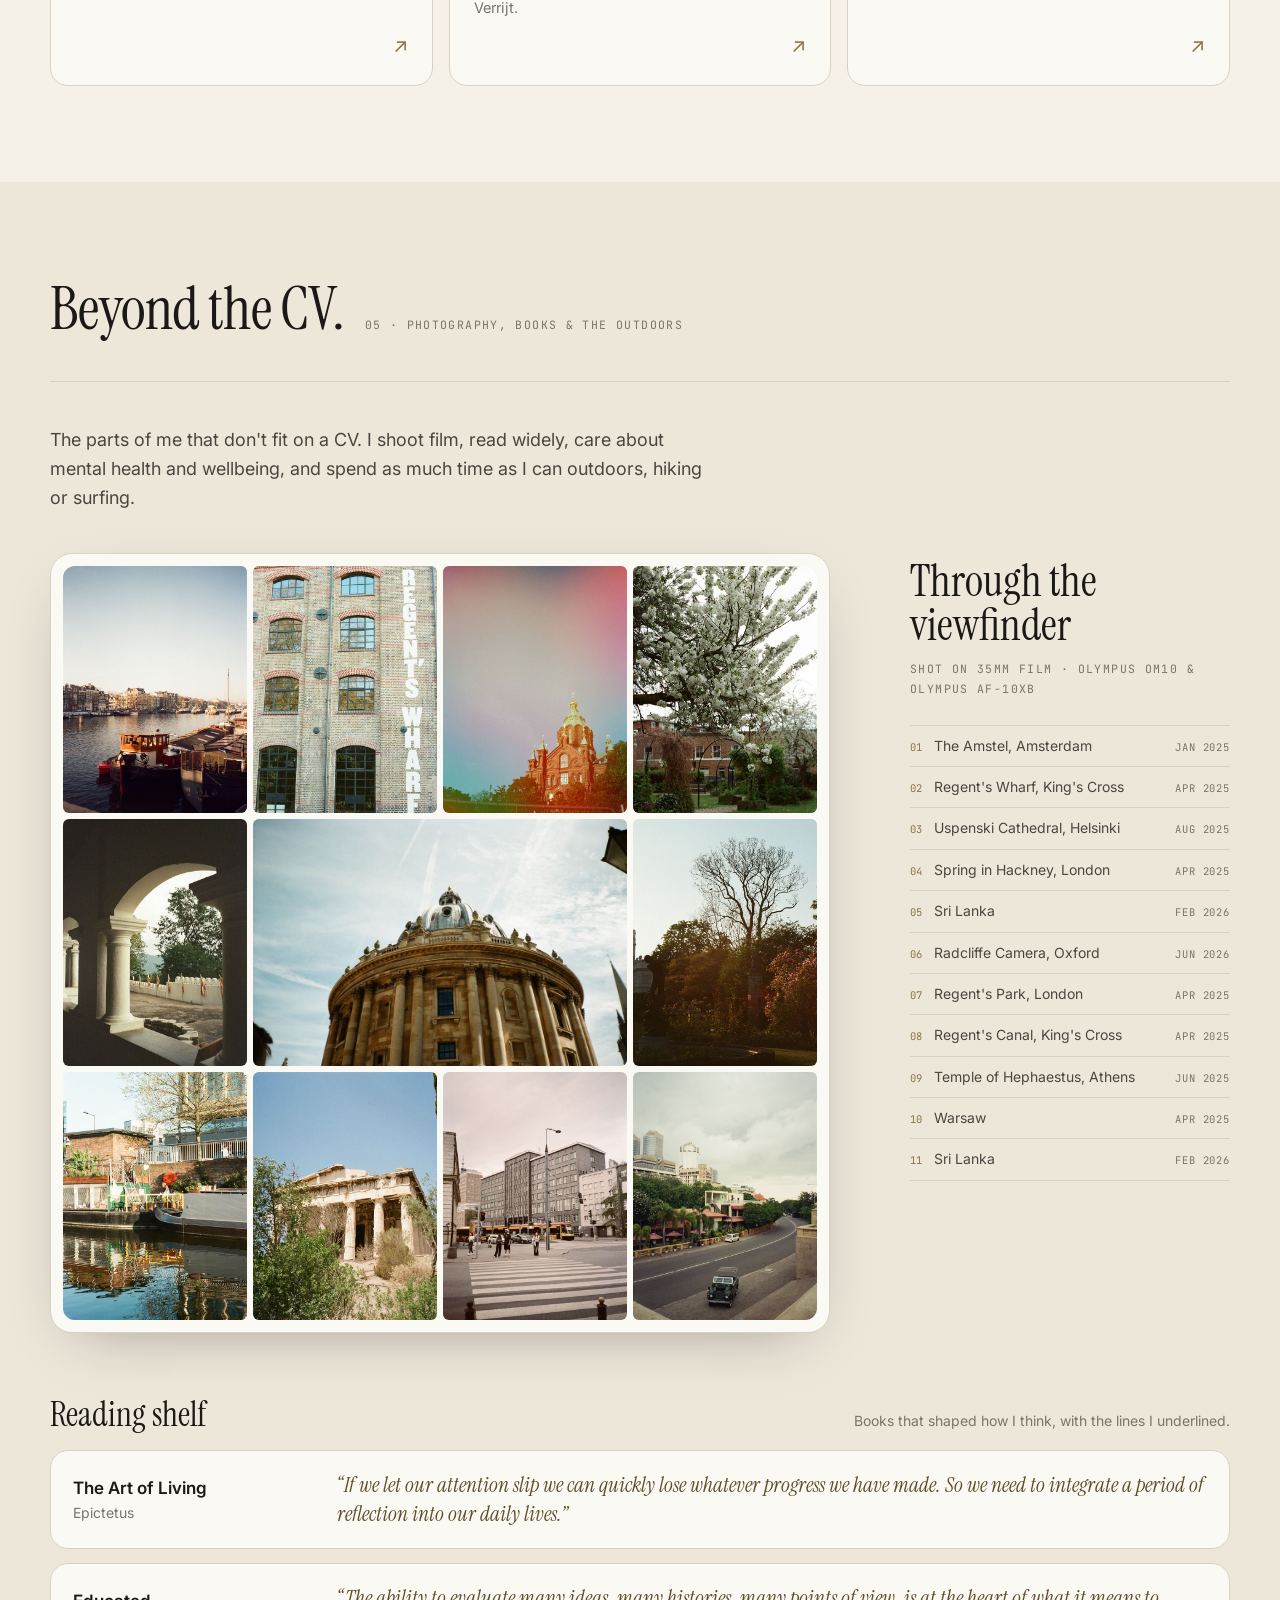
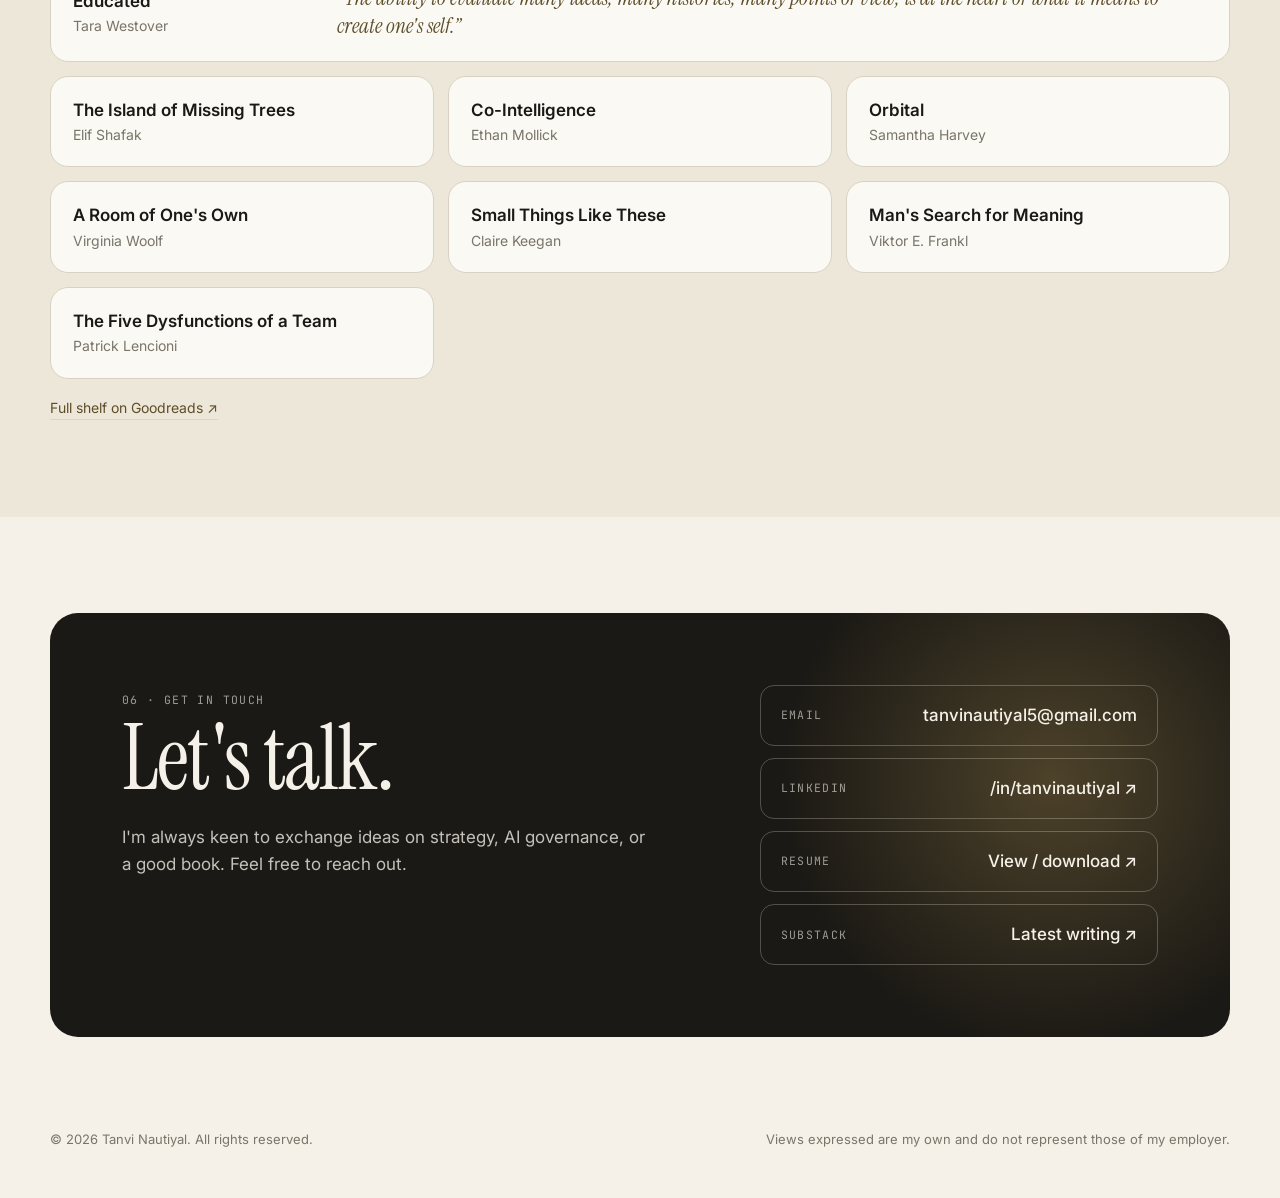
==== commit 045d481a: "Gallery: single square mosaic with caption index" ====
--- a/index.html
+++ b/index.html
@@ -110,11 +110,14 @@
         </div>
         <p class="intro" id="beyond-intro"></p>
         <div class="pursuits" id="pursuits"></div>
-        <div class="sub-head">
-          <h3>Through the viewfinder</h3>
-          <span class="mono" id="photo-note"></span>
+        <div class="viewfinder">
+          <div class="vf-head">
+            <h3>Through the viewfinder</h3>
+            <span class="mono" id="photo-note"></span>
+          </div>
+          <div class="gallery" id="gallery"></div>
+          <ol class="photo-index" id="photo-index"></ol>
         </div>
-        <div class="gallery" id="gallery"></div>
 
         <div class="shelf">
           <div class="sub-head">
--- a/style.css
+++ b/style.css
@@ -315,26 +315,58 @@
 .sub-head { display: flex; align-items: baseline; justify-content: space-between; gap: 16px; flex-wrap: wrap; margin-bottom: 18px; }
 .sub-head h3 { font-family: var(--font-display); font-size: 34px; }
 
-/* masonry wall: photos keep their natural proportions */
-.gallery { columns: 4; column-gap: 14px; }
+/* viewfinder: one framed square of photos with a caption index beside it */
+.viewfinder {
+  display: grid; grid-template-columns: minmax(0, 1fr) minmax(240px, 320px);
+  grid-template-areas: "gallery head" "gallery index"; grid-template-rows: auto 1fr;
+  column-gap: 56px; align-items: start;
+}
+.vf-head { grid-area: head; padding-top: 6px; }
+.vf-head h3 { font-family: var(--font-display); font-size: clamp(34px, 3.4vw, 46px); line-height: 1.02; margin-bottom: 12px; }
+.vf-head .mono { display: block; line-height: 1.7; }
+
+.gallery {
+  grid-area: gallery; justify-self: start;
+  width: 100%; max-width: min(780px, calc(100vh - 110px)); min-width: 280px; aspect-ratio: 1 / 1;
+  display: grid; grid-template-columns: repeat(4, 1fr); grid-template-rows: repeat(3, 1fr); gap: 6px;
+  padding: 12px; background: var(--surface); border: 1px solid var(--line); border-radius: 22px; box-shadow: var(--shadow);
+}
 .shot {
-  display: block; width: 100%; margin: 0 0 14px; padding: 0; border: 0; cursor: zoom-in;
-  position: relative; overflow: hidden; border-radius: 12px; background: var(--surface);
-  break-inside: avoid; font: inherit; color: inherit;
-}
-.shot img { width: 100%; height: auto; display: block; transition: transform .7s ease, filter .4s; }
-.shot:hover img, .shot:focus-visible img { transform: scale(1.035); }
-.shot:focus-visible { outline: 2px solid var(--accent); outline-offset: 3px; }
-.shot .cap {
-  position: absolute; left: 0; right: 0; bottom: 0; padding: 34px 12px 11px; text-align: left;
-  background: linear-gradient(transparent, rgba(0,0,0,.62)); color: #fff;
-  font-family: var(--font-mono); font-size: 10px; letter-spacing: .1em; text-transform: uppercase;
-  opacity: 0; transform: translateY(6px); transition: opacity .3s, transform .3s;
-}
-.shot:hover .cap, .shot:focus-visible .cap { opacity: 1; transform: none; }
-@media (max-width: 1000px) { .gallery { columns: 3; } }
-@media (max-width: 640px) { .gallery { columns: 2; column-gap: 10px; } .shot { margin-bottom: 10px; } }
-@media (hover: none) { .shot .cap { opacity: 1; transform: none; } }
+  display: block; position: relative; min-width: 0; min-height: 0; margin: 0; padding: 0; border: 0;
+  overflow: hidden; border-radius: 6px; background: var(--bg-2); cursor: zoom-in; font: inherit; color: inherit;
+}
+.shot.wide { grid-column: span 2; }
+.gallery .shot:first-child { border-top-left-radius: 12px; }
+.gallery .shot:nth-child(4) { border-top-right-radius: 12px; }
+.gallery .shot:nth-last-child(4) { border-bottom-left-radius: 12px; }
+.gallery .shot:last-child { border-bottom-right-radius: 12px; }
+.shot img { position: absolute; inset: 0; width: 100%; height: 100%; object-fit: cover; display: block; transition: transform .7s ease, filter .35s ease; }
+.shot .no {
+  position: absolute; left: 8px; bottom: 7px; color: #fff; text-shadow: 0 1px 6px rgba(0,0,0,.7);
+  font-family: var(--font-mono); font-size: 10px; letter-spacing: .12em; opacity: 0; transition: opacity .25s;
+}
+.shot:hover img, .shot.active img { transform: scale(1.05); }
+.shot:hover .no, .shot.active .no { opacity: 1; }
+.gallery.has-active .shot:not(.active) img { filter: brightness(.5) saturate(.75); }
+.shot:focus-visible { outline: 2px solid var(--accent); outline-offset: 2px; }
+
+.photo-index { grid-area: index; list-style: none; margin: 26px 0 0; padding: 0; border-top: 1px solid var(--line); }
+.photo-index li {
+  display: flex; align-items: baseline; gap: 12px; padding: 9px 0; border-bottom: 1px solid var(--line);
+  font-size: 14px; color: var(--ink-2); cursor: pointer; transition: color .2s, padding-left .2s;
+}
+.photo-index .n { font-family: var(--font-mono); font-size: 10.5px; color: var(--accent); }
+.photo-index .d { margin-left: auto; font-family: var(--font-mono); font-size: 10.5px; letter-spacing: .08em; text-transform: uppercase; color: var(--muted); white-space: nowrap; }
+.photo-index li:hover, .photo-index li.active, .photo-index li:focus-visible { color: var(--ink); padding-left: 8px; outline: none; }
+.photo-index li.active .n, .photo-index li:hover .n { color: var(--accent-ink); }
+
+@media (max-width: 900px) {
+  .viewfinder { grid-template-columns: 1fr; grid-template-areas: "head" "gallery" "index"; grid-template-rows: auto; }
+  .vf-head { padding-top: 0; margin-bottom: 20px; }
+  .gallery { max-width: min(100%, 640px); gap: 4px; padding: 8px; border-radius: 16px; }
+  .gallery .shot { border-radius: 4px; }
+  .photo-index { margin-top: 20px; max-width: 640px; }
+}
 
 /* lightbox */
 .lightbox {
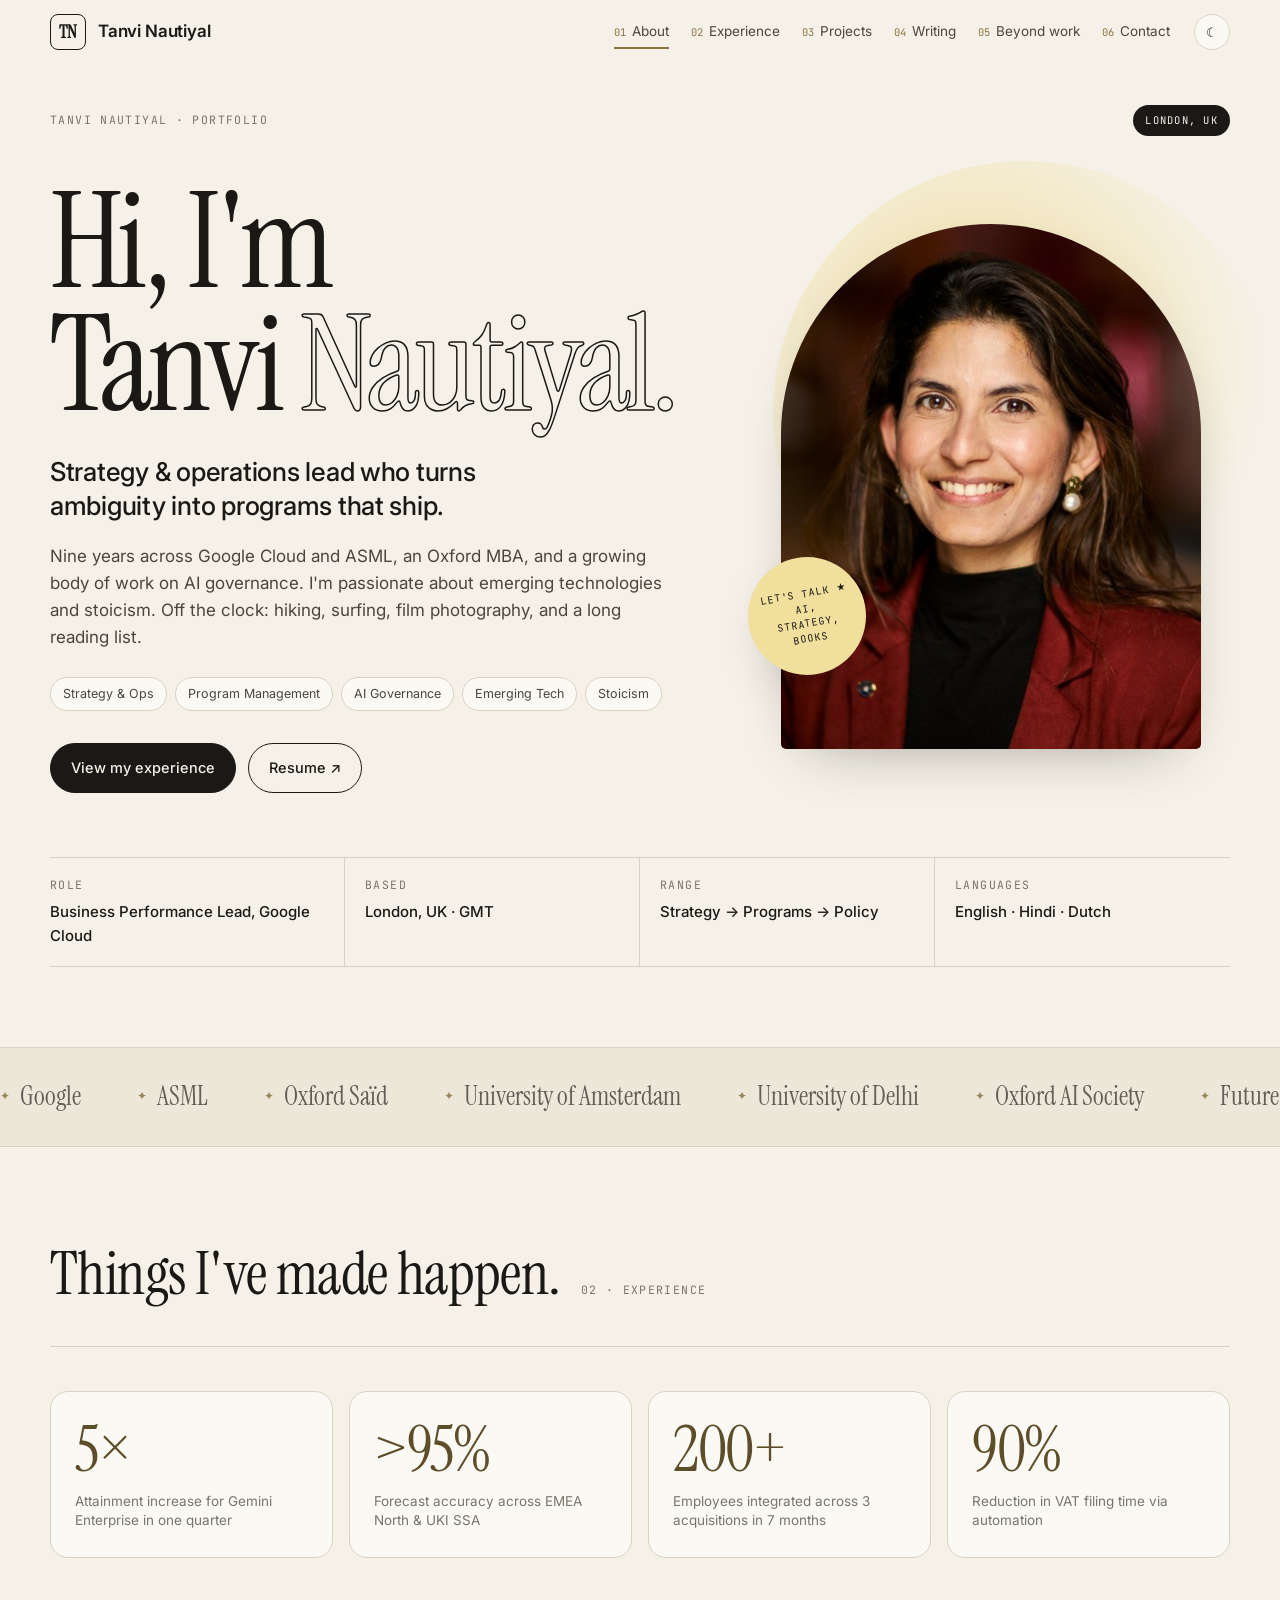
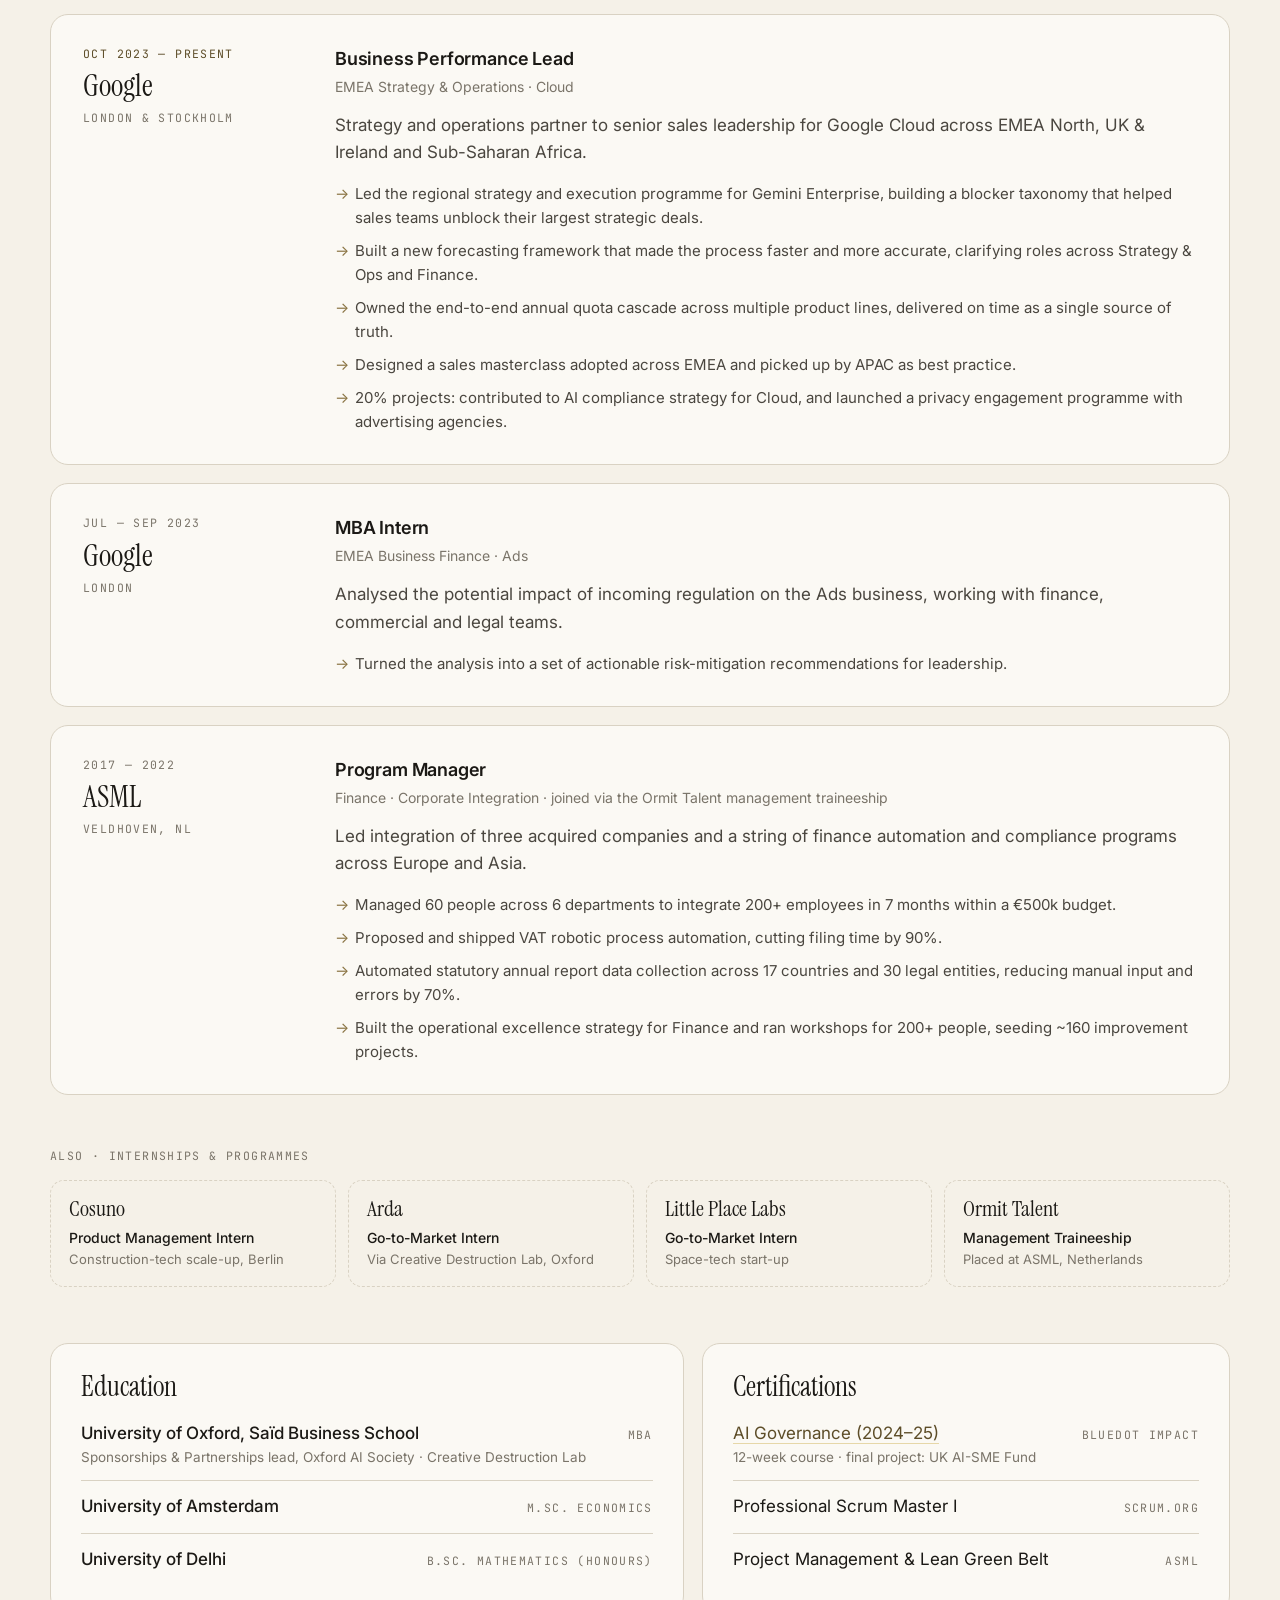
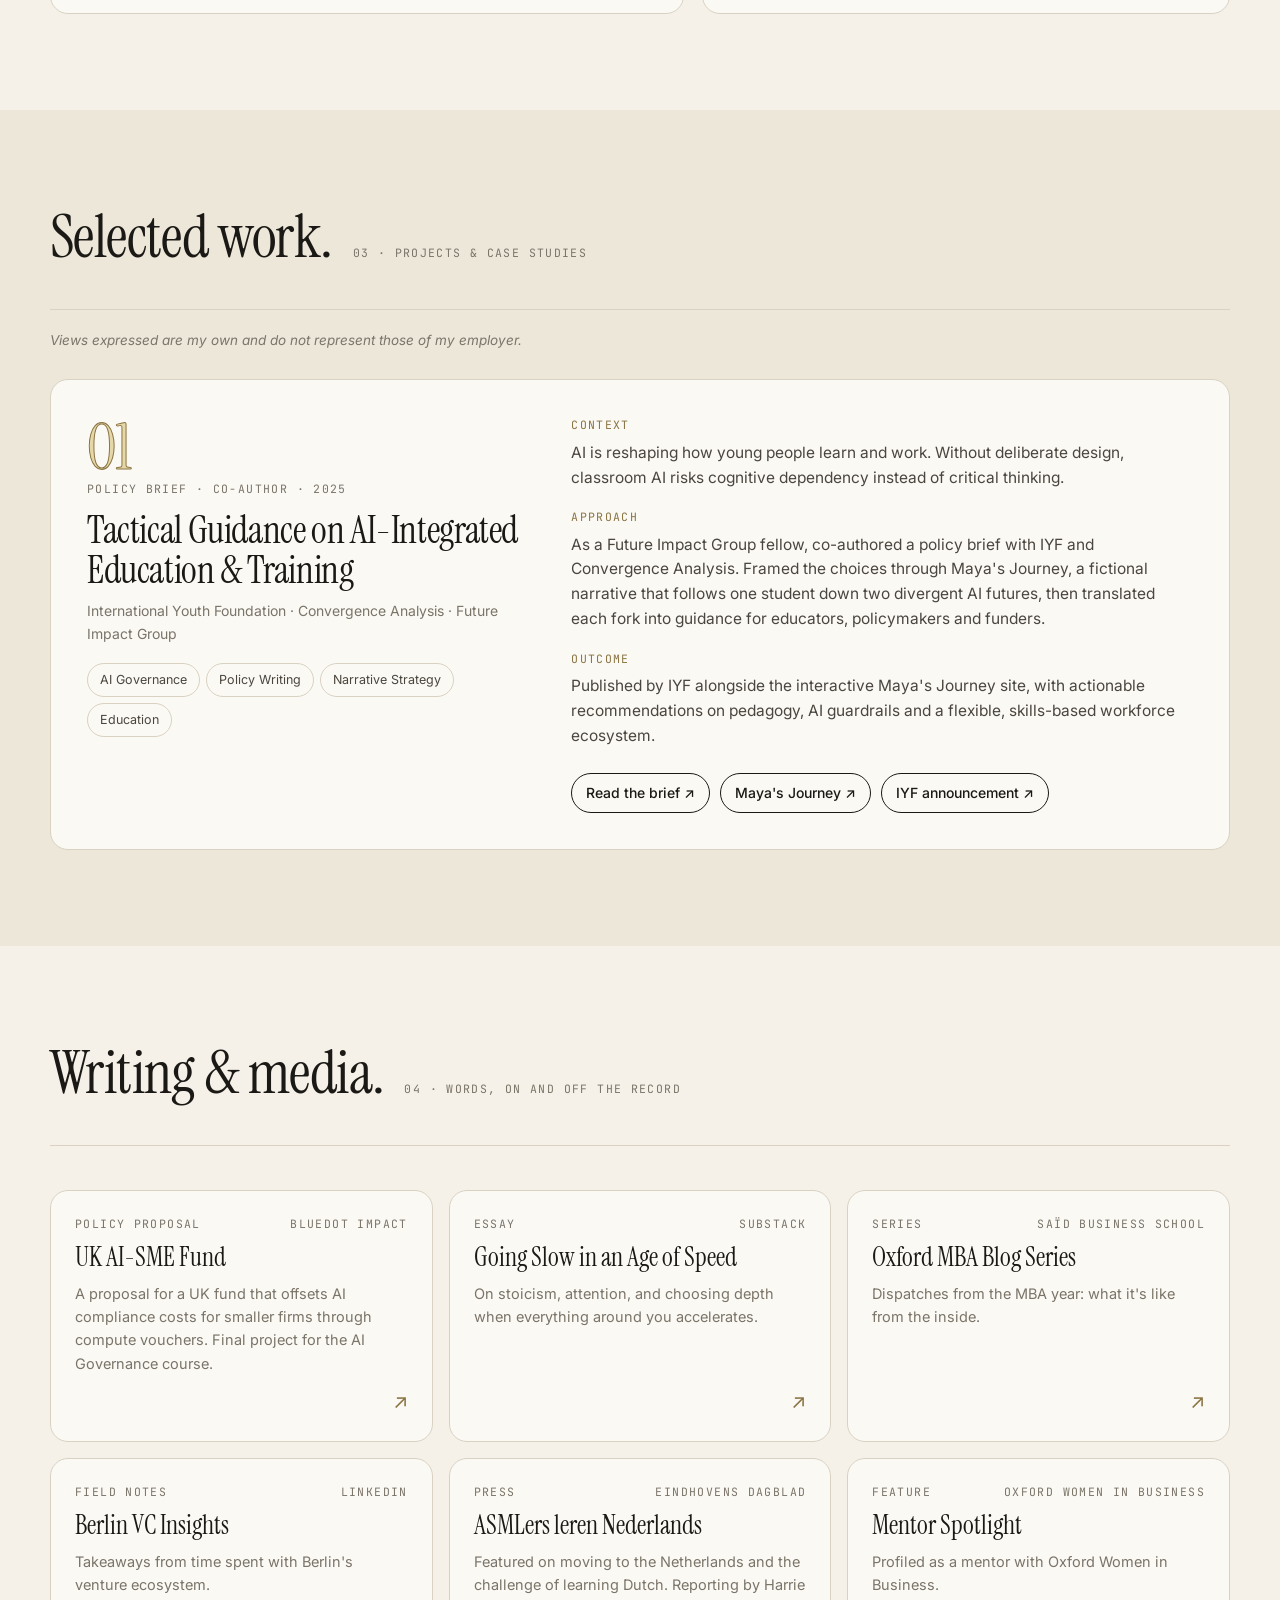
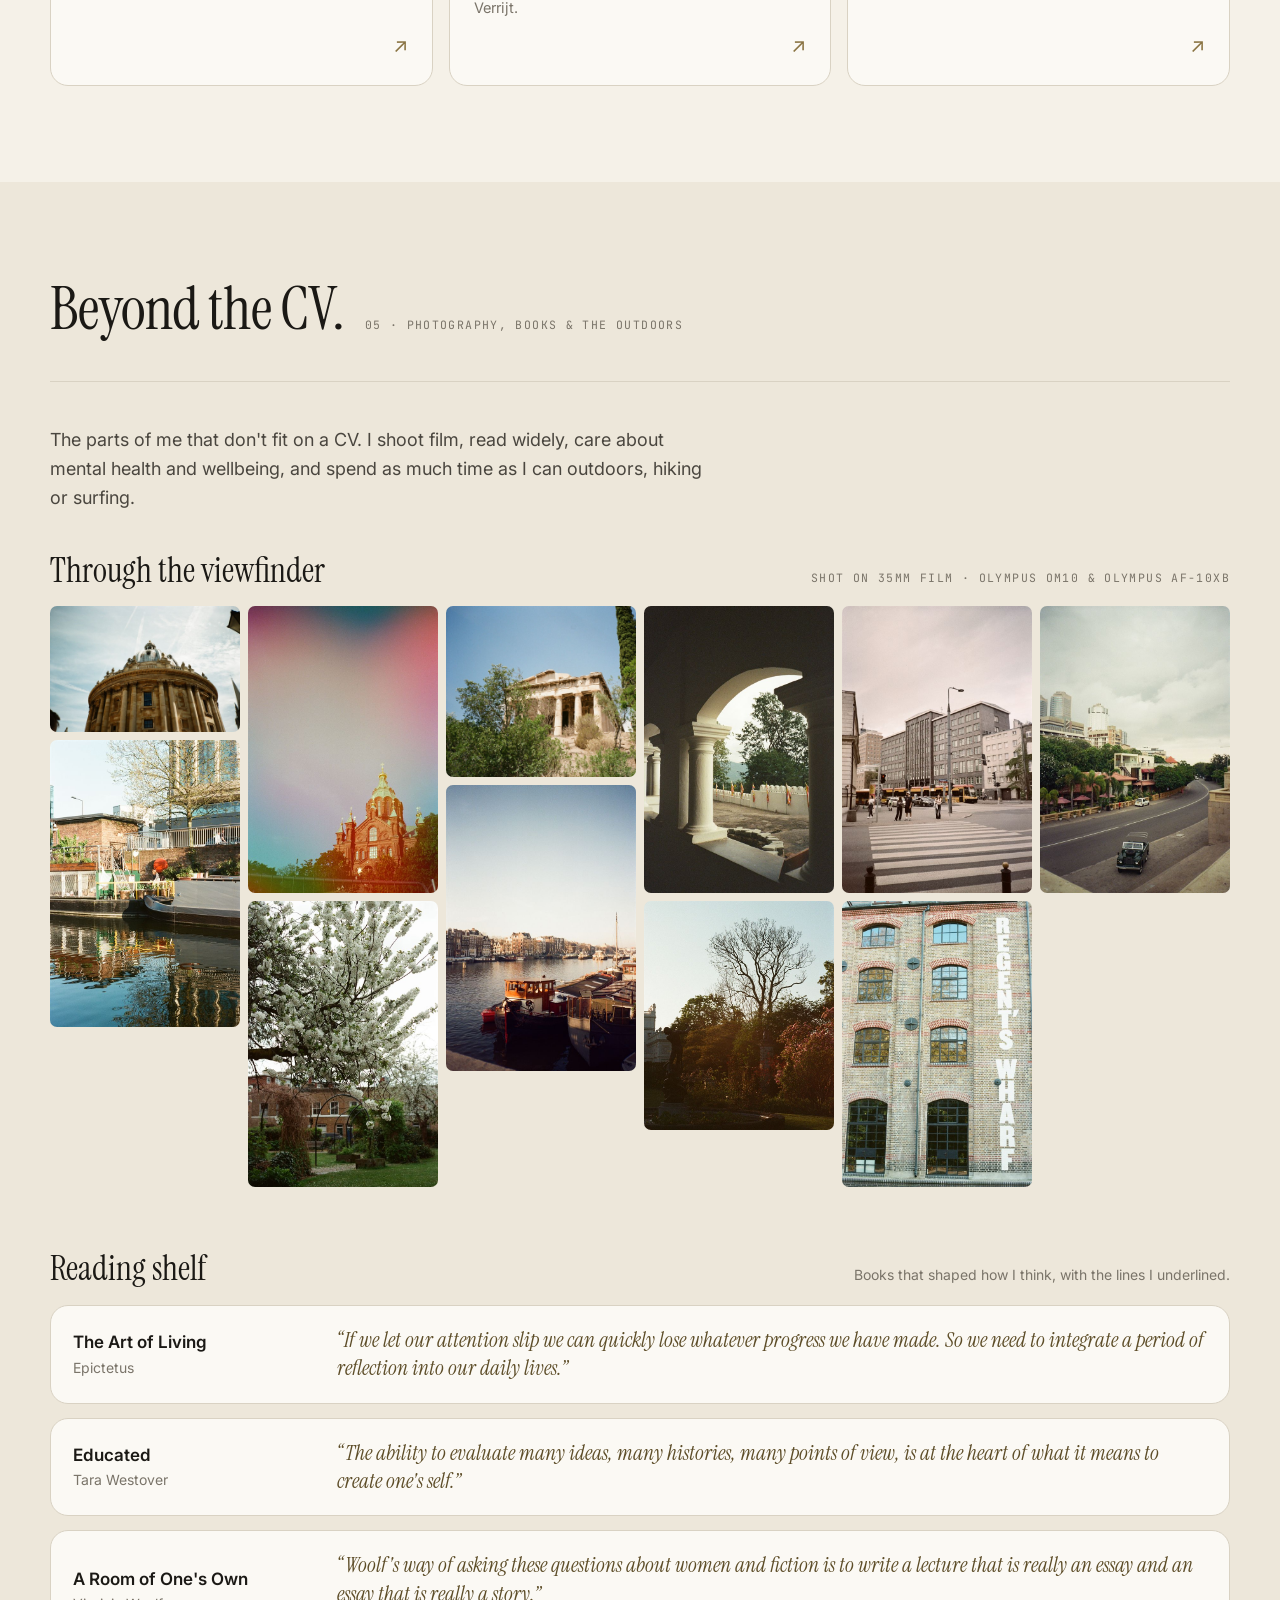
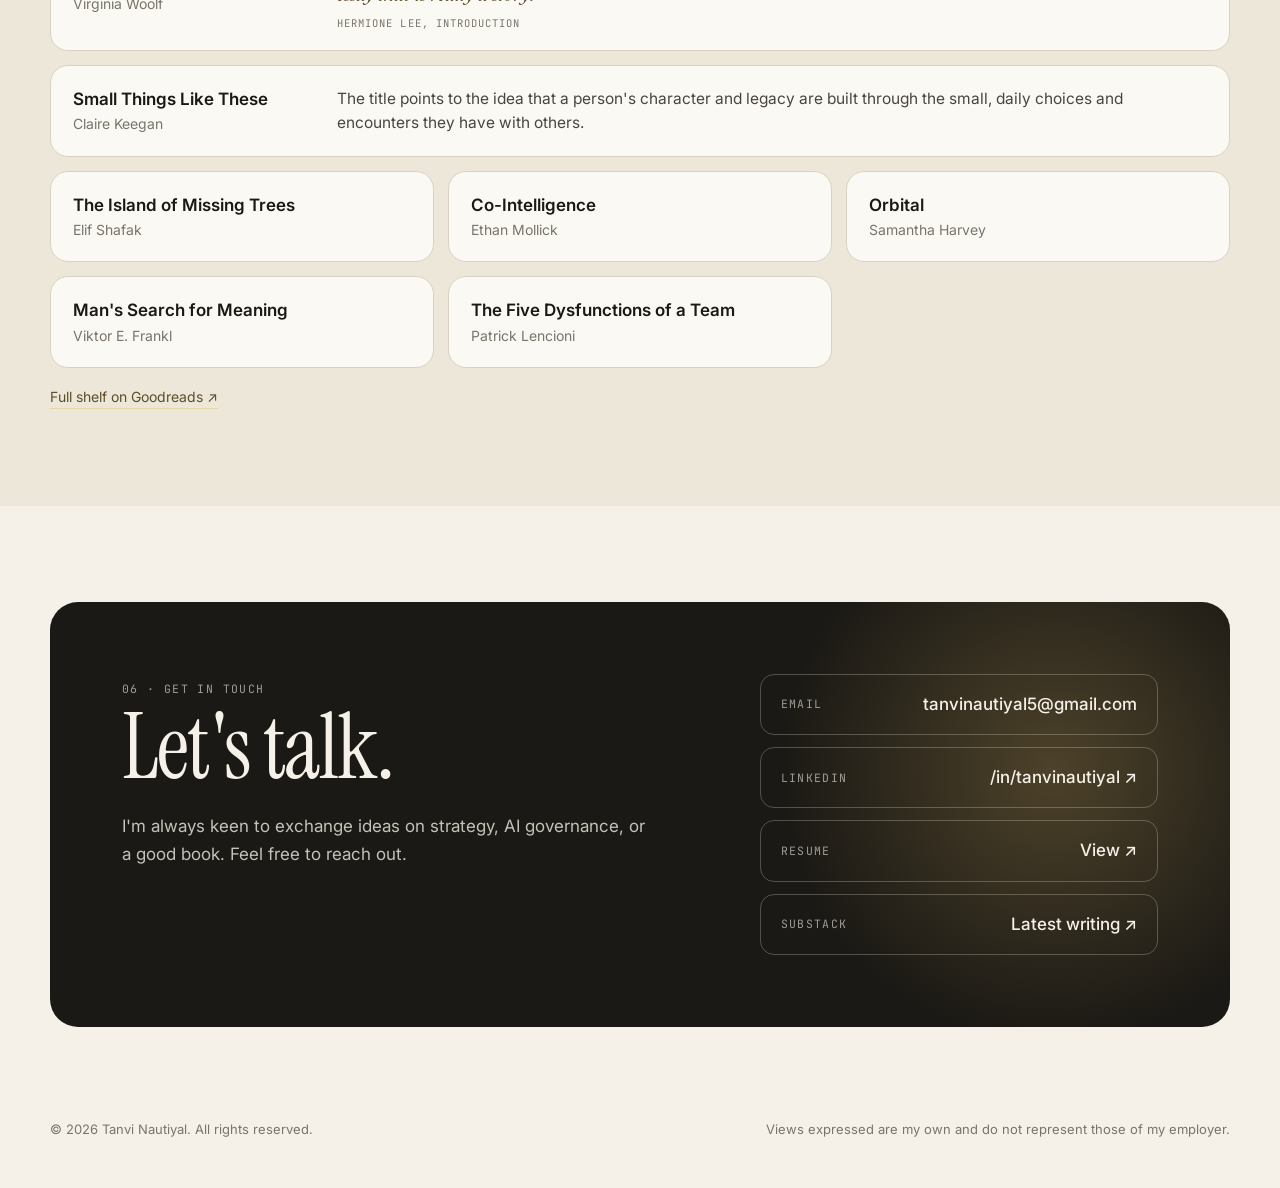
==== commit fa61204c: "Gallery: natural-shape wall that fits one screen; book notes; contact badge; view-only resume link" ====
--- a/index.html
+++ b/index.html
@@ -49,7 +49,7 @@
           <div class="portrait">
             <div class="blob"></div>
             <div class="frame"><img id="portrait-img" alt=""></div>
-            <div class="sticker" id="sticker"></div>
+            <a class="sticker" id="sticker" href="#contact"></a>
           </div>
         </div>
         <div class="facts" id="facts"></div>
@@ -110,14 +110,11 @@
         </div>
         <p class="intro" id="beyond-intro"></p>
         <div class="pursuits" id="pursuits"></div>
-        <div class="viewfinder">
-          <div class="vf-head">
-            <h3>Through the viewfinder</h3>
-            <span class="mono" id="photo-note"></span>
-          </div>
-          <div class="gallery" id="gallery"></div>
-          <ol class="photo-index" id="photo-index"></ol>
+        <div class="sub-head" id="gallery-head">
+          <h3>Through the viewfinder</h3>
+          <span class="mono" id="photo-note"></span>
         </div>
+        <div class="gallery" id="gallery"></div>
 
         <div class="shelf">
           <div class="sub-head">
--- a/style.css
+++ b/style.css
@@ -193,6 +193,7 @@
   transform: rotate(-10deg); box-shadow: var(--shadow);
   animation: float 6s ease-in-out infinite;
 }
+a.sticker:hover { filter: brightness(1.06); animation-play-state: paused; }
 @keyframes float { 0%,100% { transform: rotate(-10deg) translateY(0);} 50% { transform: rotate(-8deg) translateY(-6px);} }
 
 .facts { display: grid; grid-template-columns: repeat(4, 1fr); gap: 0; margin-top: 64px; border-top: 1px solid var(--line); border-bottom: 1px solid var(--line); }
@@ -315,58 +316,28 @@
 .sub-head { display: flex; align-items: baseline; justify-content: space-between; gap: 16px; flex-wrap: wrap; margin-bottom: 18px; }
 .sub-head h3 { font-family: var(--font-display); font-size: 34px; }
 
-/* viewfinder: one framed square of photos with a caption index beside it */
-.viewfinder {
-  display: grid; grid-template-columns: minmax(0, 1fr) minmax(240px, 320px);
-  grid-template-areas: "gallery head" "gallery index"; grid-template-rows: auto 1fr;
-  column-gap: 56px; align-items: start;
-}
-.vf-head { grid-area: head; padding-top: 6px; }
-.vf-head h3 { font-family: var(--font-display); font-size: clamp(34px, 3.4vw, 46px); line-height: 1.02; margin-bottom: 12px; }
-.vf-head .mono { display: block; line-height: 1.7; }
-
-.gallery {
-  grid-area: gallery; justify-self: start;
-  width: 100%; max-width: min(780px, calc(100vh - 110px)); min-width: 280px; aspect-ratio: 1 / 1;
-  display: grid; grid-template-columns: repeat(4, 1fr); grid-template-rows: repeat(3, 1fr); gap: 6px;
-  padding: 12px; background: var(--surface); border: 1px solid var(--line); border-radius: 22px; box-shadow: var(--shadow);
-}
+/* photo wall: photos keep their natural proportions. main.js picks the
+   column count so the whole wall fits on one screen. */
+.gallery { columns: 4; column-gap: 12px; scroll-margin-top: 150px; }
 .shot {
-  display: block; position: relative; min-width: 0; min-height: 0; margin: 0; padding: 0; border: 0;
-  overflow: hidden; border-radius: 6px; background: var(--bg-2); cursor: zoom-in; font: inherit; color: inherit;
-}
-.shot.wide { grid-column: span 2; }
-.gallery .shot:first-child { border-top-left-radius: 12px; }
-.gallery .shot:nth-child(4) { border-top-right-radius: 12px; }
-.gallery .shot:nth-last-child(4) { border-bottom-left-radius: 12px; }
-.gallery .shot:last-child { border-bottom-right-radius: 12px; }
-.shot img { position: absolute; inset: 0; width: 100%; height: 100%; object-fit: cover; display: block; transition: transform .7s ease, filter .35s ease; }
-.shot .no {
-  position: absolute; left: 8px; bottom: 7px; color: #fff; text-shadow: 0 1px 6px rgba(0,0,0,.7);
-  font-family: var(--font-mono); font-size: 10px; letter-spacing: .12em; opacity: 0; transition: opacity .25s;
-}
-.shot:hover img, .shot.active img { transform: scale(1.05); }
-.shot:hover .no, .shot.active .no { opacity: 1; }
-.gallery.has-active .shot:not(.active) img { filter: brightness(.5) saturate(.75); }
-.shot:focus-visible { outline: 2px solid var(--accent); outline-offset: 2px; }
-
-.photo-index { grid-area: index; list-style: none; margin: 26px 0 0; padding: 0; border-top: 1px solid var(--line); }
-.photo-index li {
-  display: flex; align-items: baseline; gap: 12px; padding: 9px 0; border-bottom: 1px solid var(--line);
-  font-size: 14px; color: var(--ink-2); cursor: pointer; transition: color .2s, padding-left .2s;
-}
-.photo-index .n { font-family: var(--font-mono); font-size: 10.5px; color: var(--accent); }
-.photo-index .d { margin-left: auto; font-family: var(--font-mono); font-size: 10.5px; letter-spacing: .08em; text-transform: uppercase; color: var(--muted); white-space: nowrap; }
-.photo-index li:hover, .photo-index li.active, .photo-index li:focus-visible { color: var(--ink); padding-left: 8px; outline: none; }
-.photo-index li.active .n, .photo-index li:hover .n { color: var(--accent-ink); }
-
-@media (max-width: 900px) {
-  .viewfinder { grid-template-columns: 1fr; grid-template-areas: "head" "gallery" "index"; grid-template-rows: auto; }
-  .vf-head { padding-top: 0; margin-bottom: 20px; }
-  .gallery { max-width: min(100%, 640px); gap: 4px; padding: 8px; border-radius: 16px; }
-  .gallery .shot { border-radius: 4px; }
-  .photo-index { margin-top: 20px; max-width: 640px; }
-}
+  display: block; width: 100%; margin: 0 0 12px; padding: 0; border: 0; cursor: zoom-in;
+  position: relative; overflow: hidden; border-radius: 10px; background: var(--surface);
+  break-inside: avoid; font: inherit; color: inherit;
+}
+.shot img { width: 100%; height: auto; display: block; transition: transform .7s ease; }
+.shot:hover img, .shot:focus-visible img { transform: scale(1.035); }
+.shot:focus-visible { outline: 2px solid var(--accent); outline-offset: 3px; }
+.shot .cap {
+  position: absolute; left: 0; right: 0; bottom: 0; padding: 30px 10px 9px; text-align: left;
+  background: linear-gradient(transparent, rgba(0,0,0,.66)); color: #fff;
+  font-family: var(--font-mono); font-size: 9.5px; line-height: 1.45; letter-spacing: .08em; text-transform: uppercase;
+  opacity: 0; transform: translateY(6px); transition: opacity .3s, transform .3s;
+}
+.shot:hover .cap, .shot:focus-visible .cap { opacity: 1; transform: none; }
+.gallery.dense { column-gap: 8px; }
+.gallery.dense .shot { margin-bottom: 8px; border-radius: 7px; }
+@media (max-width: 640px) { .gallery { column-gap: 8px; } .shot { margin-bottom: 8px; border-radius: 7px; } }
+@media (hover: none) { .shot .cap { display: none; } }
 
 /* lightbox */
 .lightbox {
@@ -398,6 +369,8 @@
 .book .t { font-weight: 600; }
 .book .a { color: var(--muted); font-size: 14px; }
 .book .q { font-family: var(--font-display); font-style: italic; color: var(--accent-ink); font-size: 21px; line-height: 1.35; }
+.book .q.take { font-style: normal; font-family: var(--font-body); font-size: 15.5px; line-height: 1.55; color: var(--ink-2); }
+.book .q .src { display: block; margin-top: 8px; font-family: var(--font-mono); font-style: normal; font-size: 10.5px; letter-spacing: .1em; text-transform: uppercase; color: var(--muted); }
 .shelf .more { display: inline-block; margin-top: 18px; font-size: 14px; color: var(--accent-ink); border-bottom: 1px solid var(--accent-soft); }
 @media (max-width: 900px) { .books { grid-template-columns: 1fr 1fr; } .book.quoted { grid-column: span 2; grid-template-columns: 1fr; gap: 10px; } }
 @media (max-width: 520px) { .books { grid-template-columns: 1fr; } .book.quoted { grid-column: span 1; } }
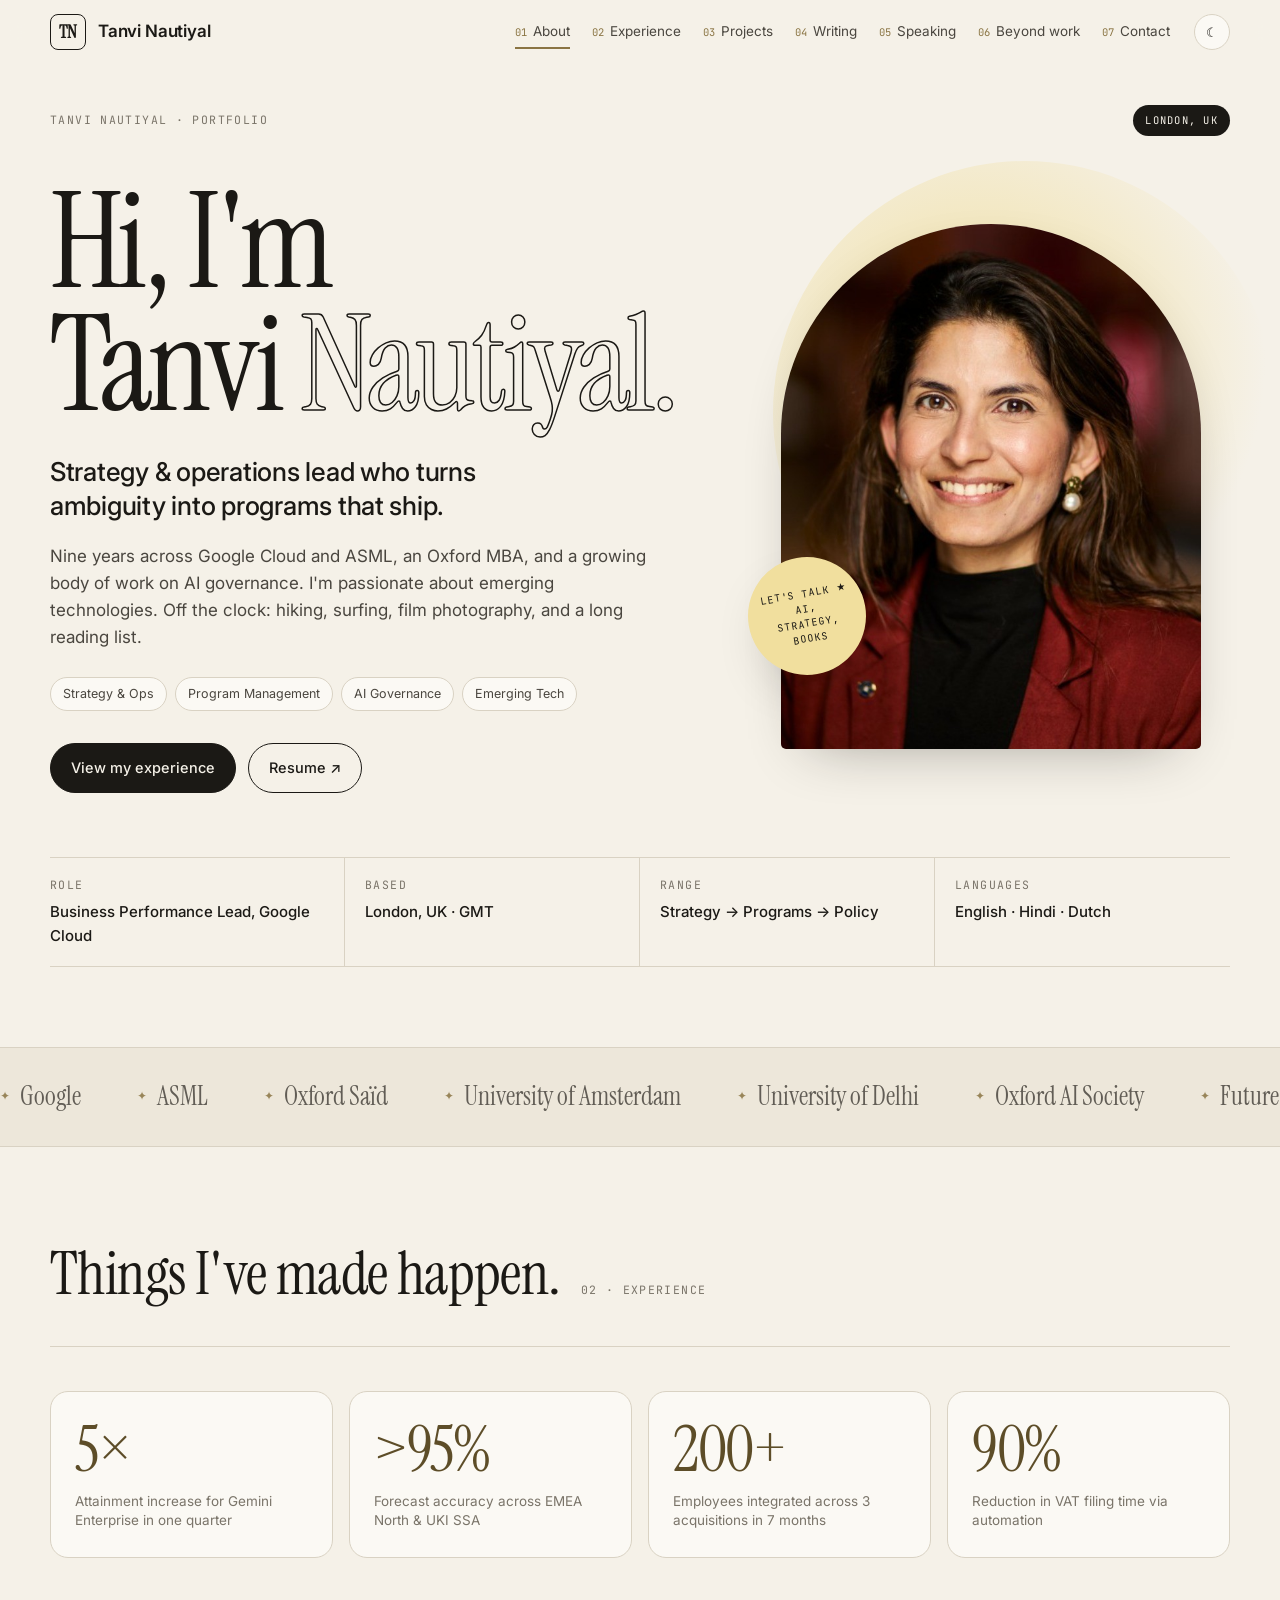
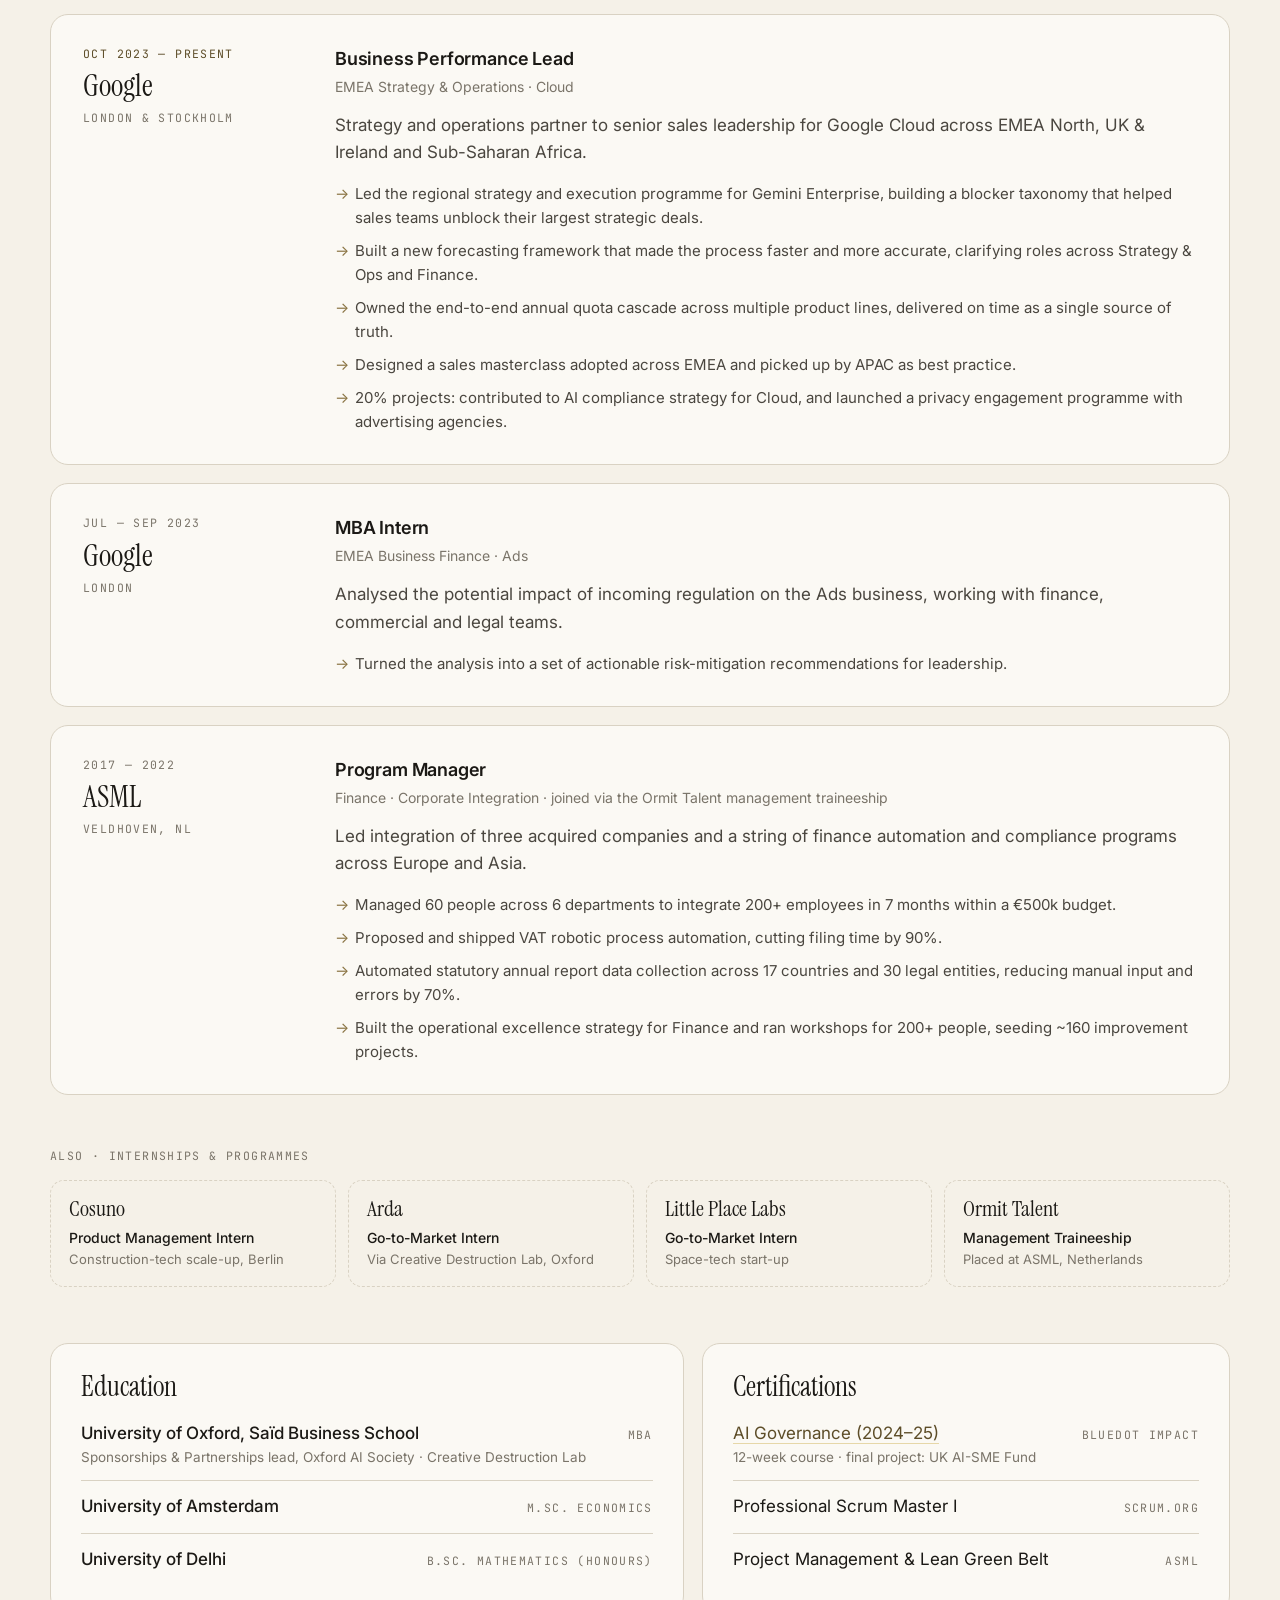
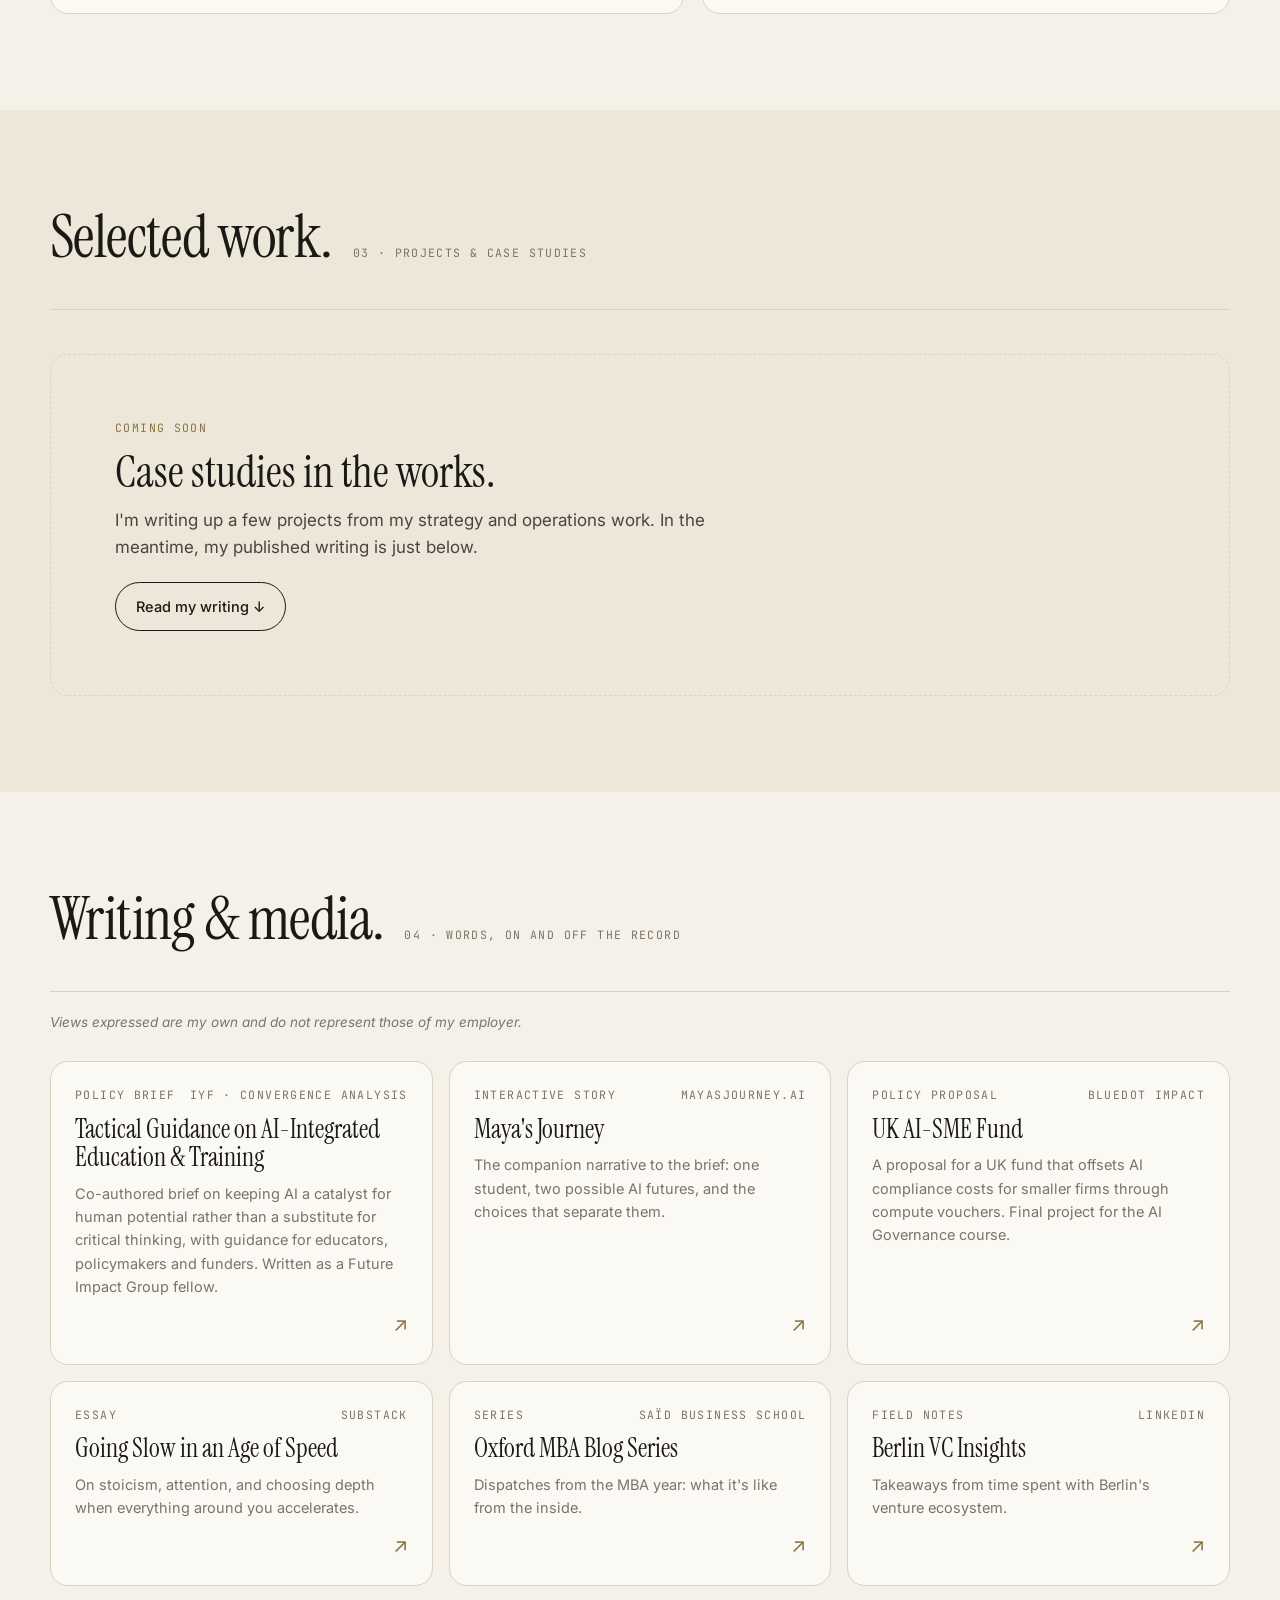
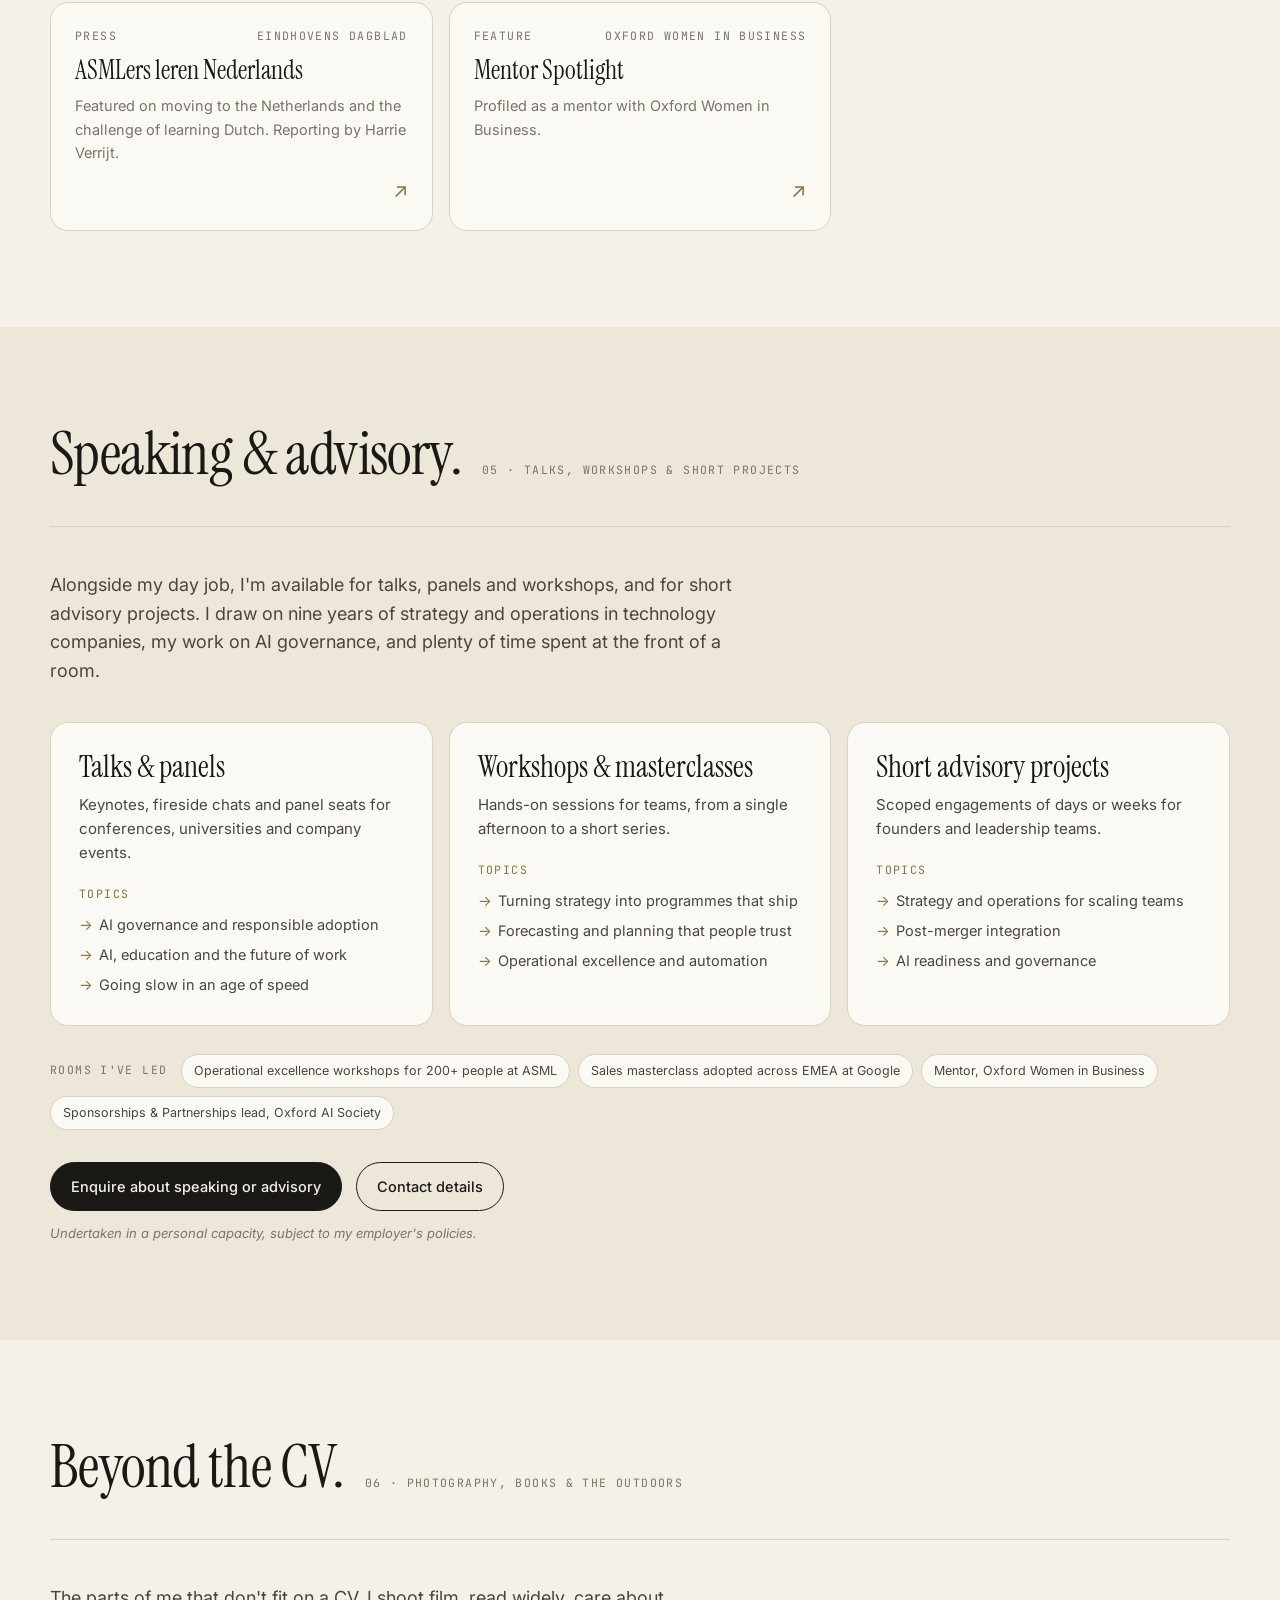
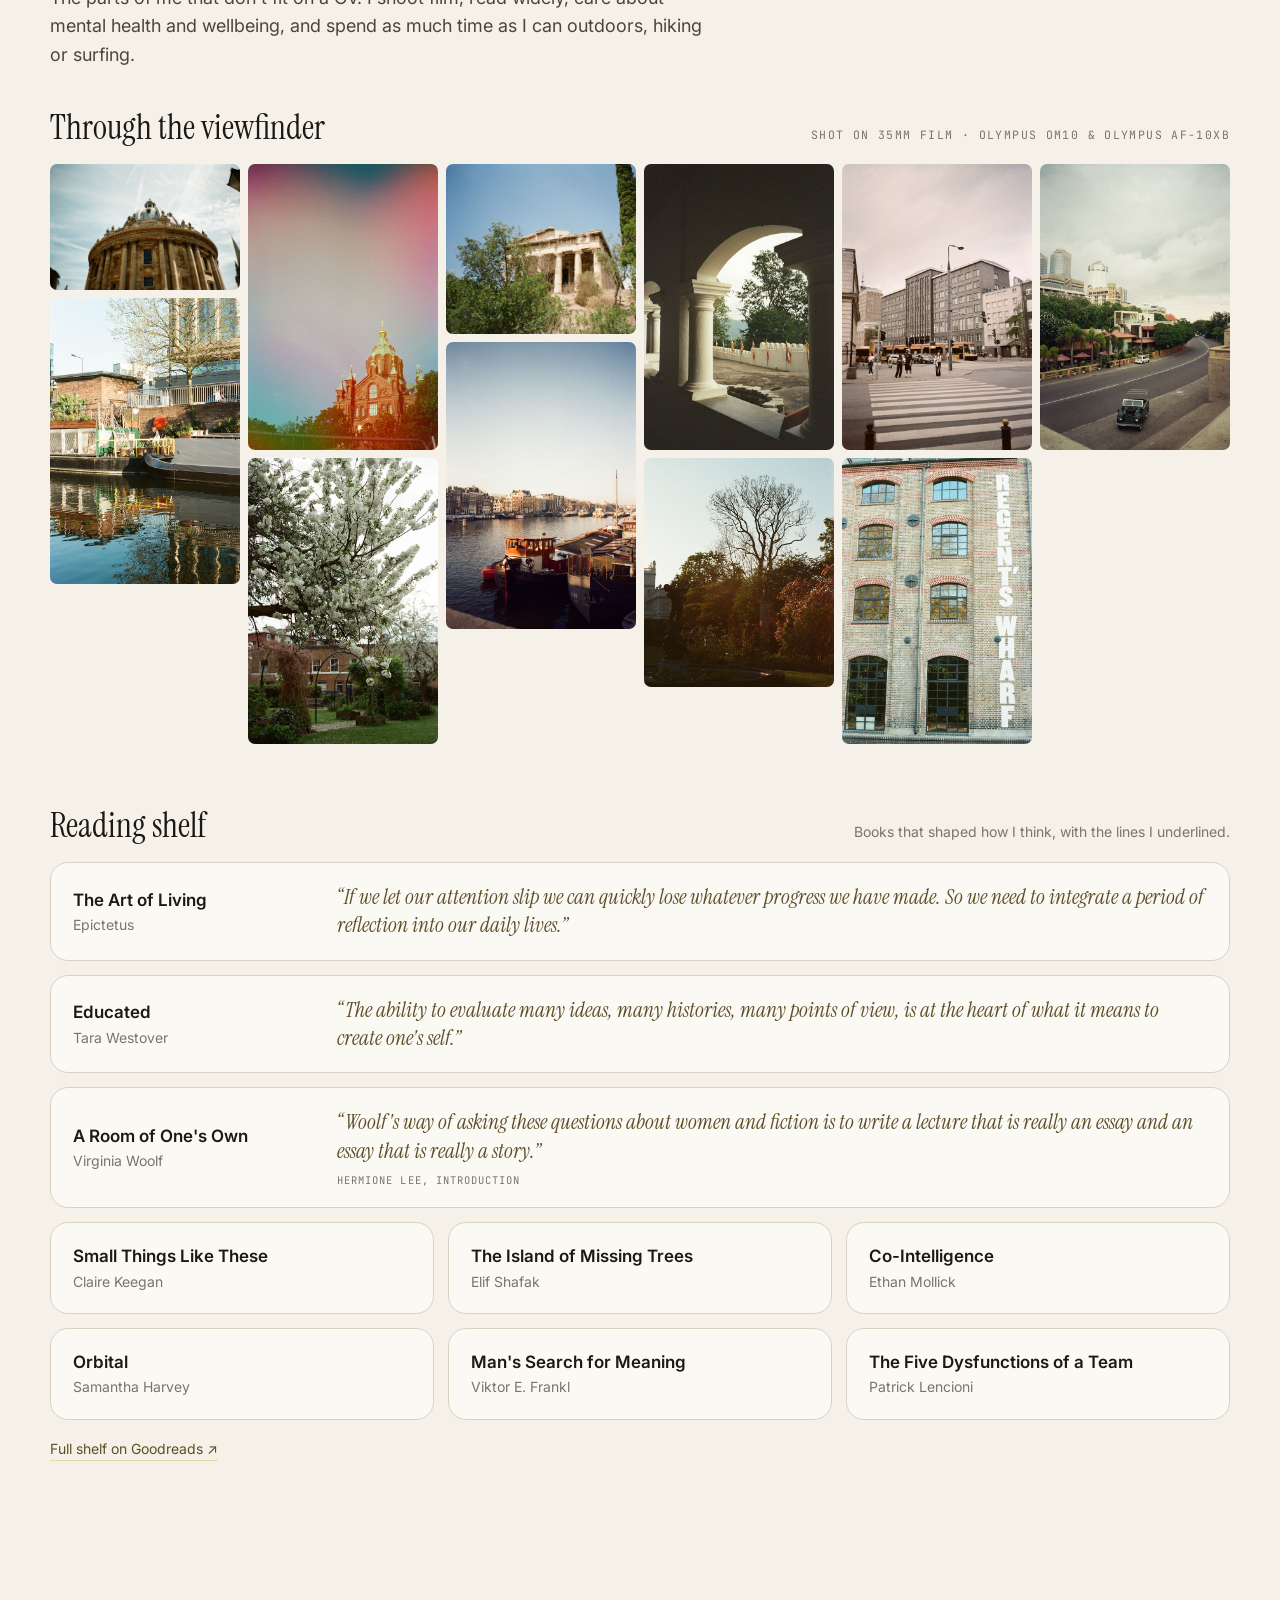
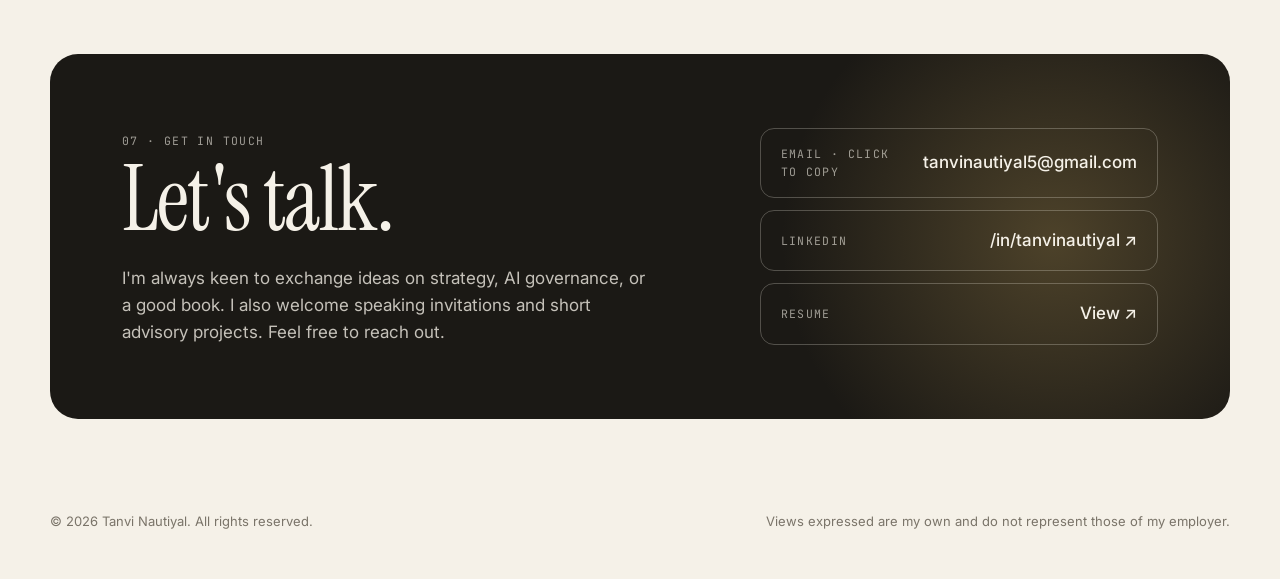
==== commit 9008da8e: "Add Speaking & advisory section; move policy brief to writing; placeholder for case studies" ====
--- a/index.html
+++ b/index.html
@@ -83,7 +83,6 @@
           <span class="mono">03 · Projects &amp; case studies</span>
           <div class="rule"></div>
         </div>
-        <p class="disclaimer js-disclaimer"></p>
         <div class="cases" id="cases"></div>
       </div>
     </section>
@@ -96,16 +95,32 @@
           <span class="mono">04 · Words, on and off the record</span>
           <div class="rule"></div>
         </div>
+        <p class="disclaimer js-disclaimer"></p>
         <div class="writing-grid" id="writing-grid"></div>
       </div>
     </section>
 
-    <!-- 05 Beyond work -->
-    <section class="beyond" id="beyond" style="background: var(--bg-2)">
+    <!-- 05 Speaking & advisory -->
+    <section id="speaking" style="background: var(--bg-2)">
+      <div class="wrap">
+        <div class="section-head">
+          <h2 id="speaking-heading">Speaking &amp; advisory.</h2>
+          <span class="mono">05 · Talks, workshops &amp; short projects</span>
+          <div class="rule"></div>
+        </div>
+        <p class="speak-intro" id="speaking-intro"></p>
+        <div class="offers" id="offers"></div>
+        <div class="proof" id="speaking-proof"></div>
+        <div class="speak-cta" id="speaking-cta"></div>
+      </div>
+    </section>
+
+    <!-- 06 Beyond work -->
+    <section class="beyond" id="beyond">
       <div class="wrap">
         <div class="section-head">
           <h2>Beyond the CV.</h2>
-          <span class="mono">05 · Photography, books &amp; the outdoors</span>
+          <span class="mono">06 · Photography, books &amp; the outdoors</span>
           <div class="rule"></div>
         </div>
         <p class="intro" id="beyond-intro"></p>
@@ -140,7 +155,7 @@
       <div class="wrap">
         <div class="contact-card">
           <div>
-            <span class="mono" style="color:inherit;opacity:.6">06 · Get in touch</span>
+            <span class="mono" style="color:inherit;opacity:.6">07 · Get in touch</span>
             <h2 id="contact-heading"></h2>
             <p id="contact-text"></p>
           </div>
--- a/style.css
+++ b/style.css
@@ -288,6 +288,13 @@
 .case .links a:hover { background: var(--ink); color: var(--bg); }
 @media (max-width: 860px) { .case { grid-template-columns: 1fr; gap: 24px; padding: 26px; } }
 
+.case-placeholder {
+  border: 1.5px dashed var(--line); border-radius: var(--radius); padding: clamp(32px, 6vw, 64px);
+  display: flex; flex-direction: column; align-items: flex-start; gap: 12px;
+}
+.case-placeholder .mono { color: var(--accent); }
+.case-placeholder h3 { font-family: var(--font-display); font-size: clamp(30px, 4vw, 44px); }
+.case-placeholder p { color: var(--ink-2); max-width: 56ch; margin-bottom: 8px; }
 .disclaimer { margin: -24px 0 28px; color: var(--muted); font-size: 13.5px; font-style: italic; }
 
 /* ---------- writing ---------- */
@@ -303,6 +310,27 @@
 .post .arrow { color: var(--accent); font-size: 20px; align-self: flex-end; }
 @media (max-width: 900px) { .writing-grid { grid-template-columns: 1fr 1fr; } }
 @media (max-width: 560px) { .writing-grid { grid-template-columns: 1fr; } }
+
+/* ---------- speaking & advisory ---------- */
+.speak-intro { max-width: 64ch; color: var(--ink-2); font-size: 18px; margin-bottom: 36px; }
+.offers { display: grid; grid-template-columns: repeat(3, 1fr); gap: 16px; }
+.offer {
+  background: var(--surface); border: 1px solid var(--line); border-radius: var(--radius); padding: 28px;
+  display: flex; flex-direction: column; gap: 10px; transition: transform .25s, border-color .25s;
+}
+.offer:hover { transform: translateY(-3px); border-color: var(--accent); }
+.offer h3 { font-family: var(--font-display); font-size: 30px; line-height: 1.05; }
+.offer p { color: var(--ink-2); font-size: 15px; }
+.offer .mono { margin-top: 10px; color: var(--accent); }
+.offer ul { display: grid; gap: 7px; }
+.offer li { position: relative; padding-left: 20px; color: var(--ink-2); font-size: 14.5px; }
+.offer li::before { content: "→"; position: absolute; left: 0; color: var(--accent); }
+.proof { display: flex; flex-wrap: wrap; align-items: center; gap: 8px; margin-top: 28px; }
+.proof .mono { margin-right: 6px; }
+.speak-cta { display: flex; flex-wrap: wrap; align-items: center; gap: 12px 14px; margin-top: 32px; }
+.speak-note { color: var(--muted); font-size: 13px; font-style: italic; flex-basis: 100%; }
+@media (max-width: 900px) { .offers { grid-template-columns: 1fr; } }
+@media (max-width: 1060px) and (min-width: 901px) { .nav-links { gap: 14px; } .nav-links a { font-size: 12.5px; } }
 
 /* ---------- beyond work ---------- */
 .beyond .intro { max-width: 60ch; color: var(--ink-2); font-size: 18px; margin-bottom: 40px; }
@@ -396,6 +424,10 @@
 .contact-links a:hover { background: color-mix(in srgb, var(--bg) 10%, transparent); }
 .contact-links a .mono { color: color-mix(in srgb, var(--bg) 60%, transparent); }
 .contact-links a .val { font-weight: 500; }
+.contact-links a#email-copy { cursor: copy; }
+.contact-links a.copied { border-color: #7ed08a; background: color-mix(in srgb, #7ed08a 14%, transparent); }
+.contact-links a.copied #email-hint { color: #7ed08a; }
+@media (max-width: 420px) { .contact-links a { flex-direction: column; align-items: flex-start; gap: 4px; } .contact-links a .val { word-break: break-all; } }
 @media (max-width: 860px) { .contact-card { grid-template-columns: 1fr; } }
 
 footer { padding: 32px 0 48px; color: var(--muted); font-size: 13px; }
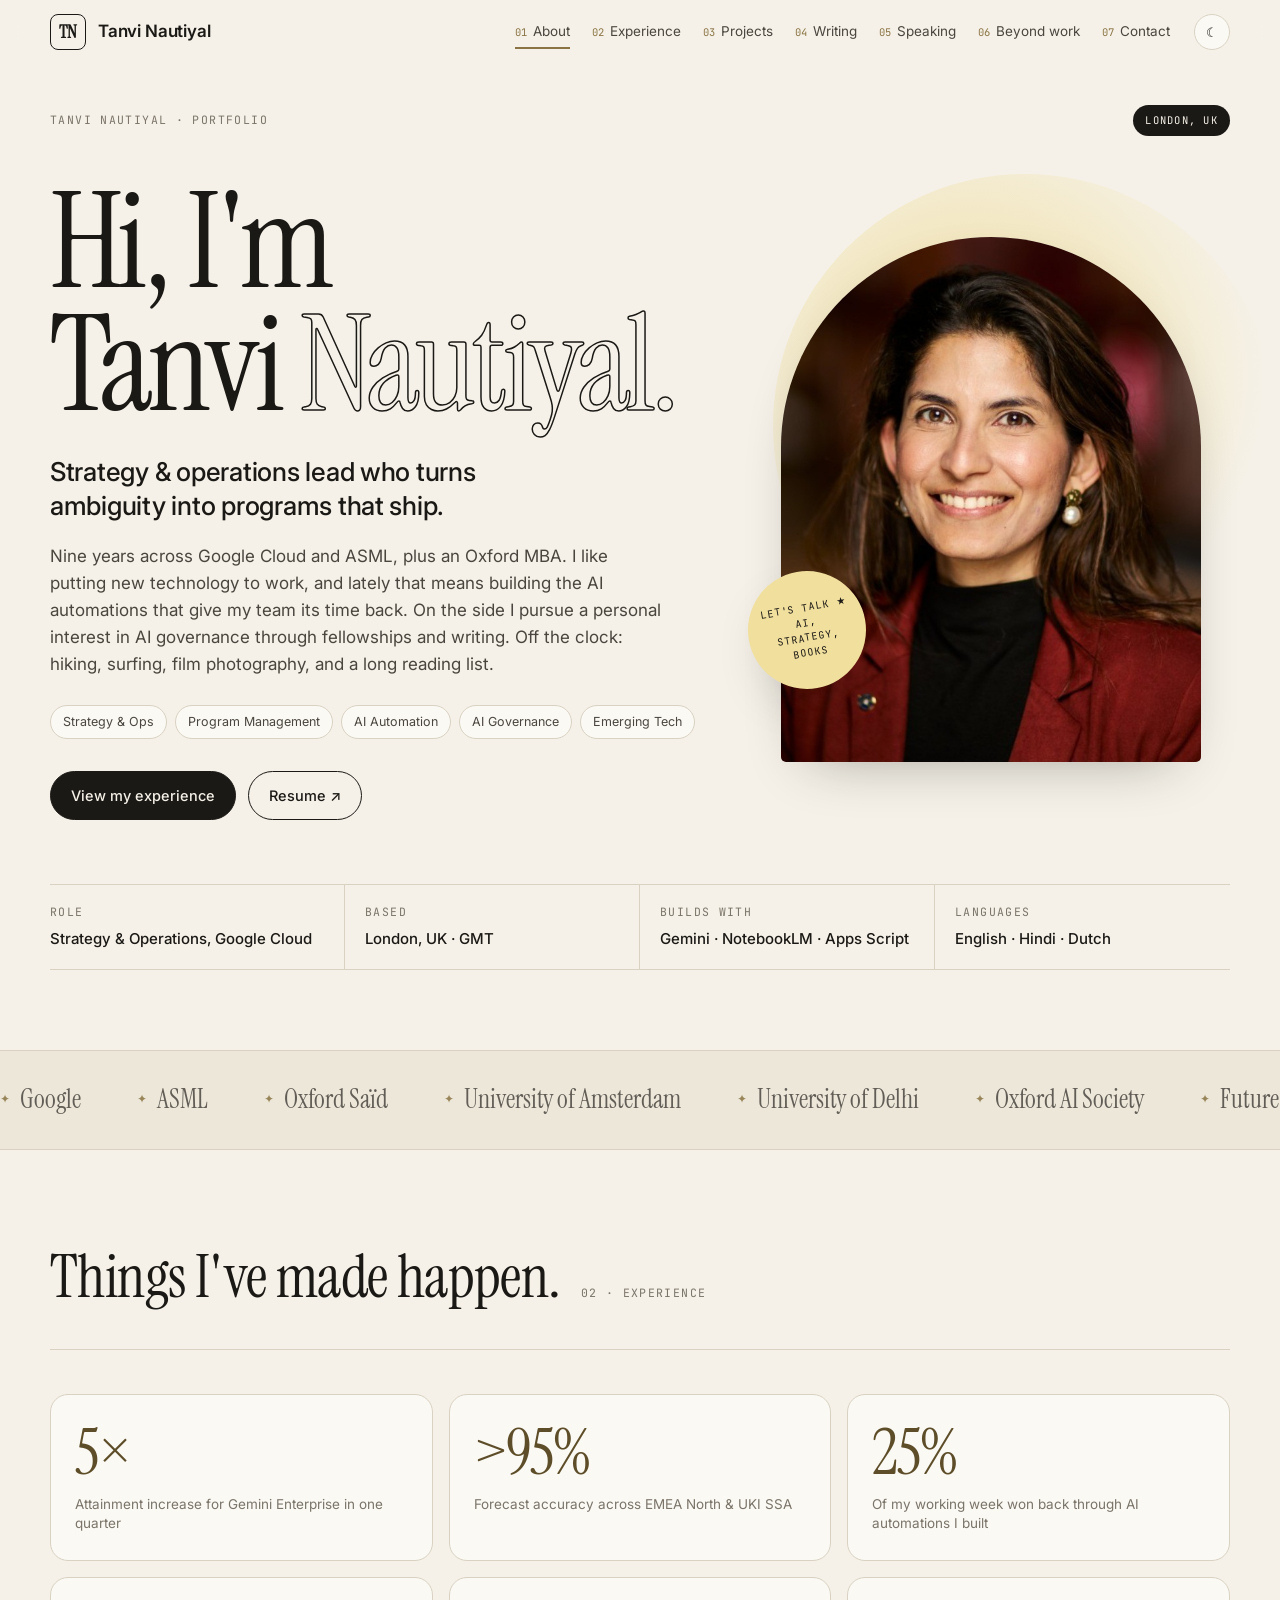
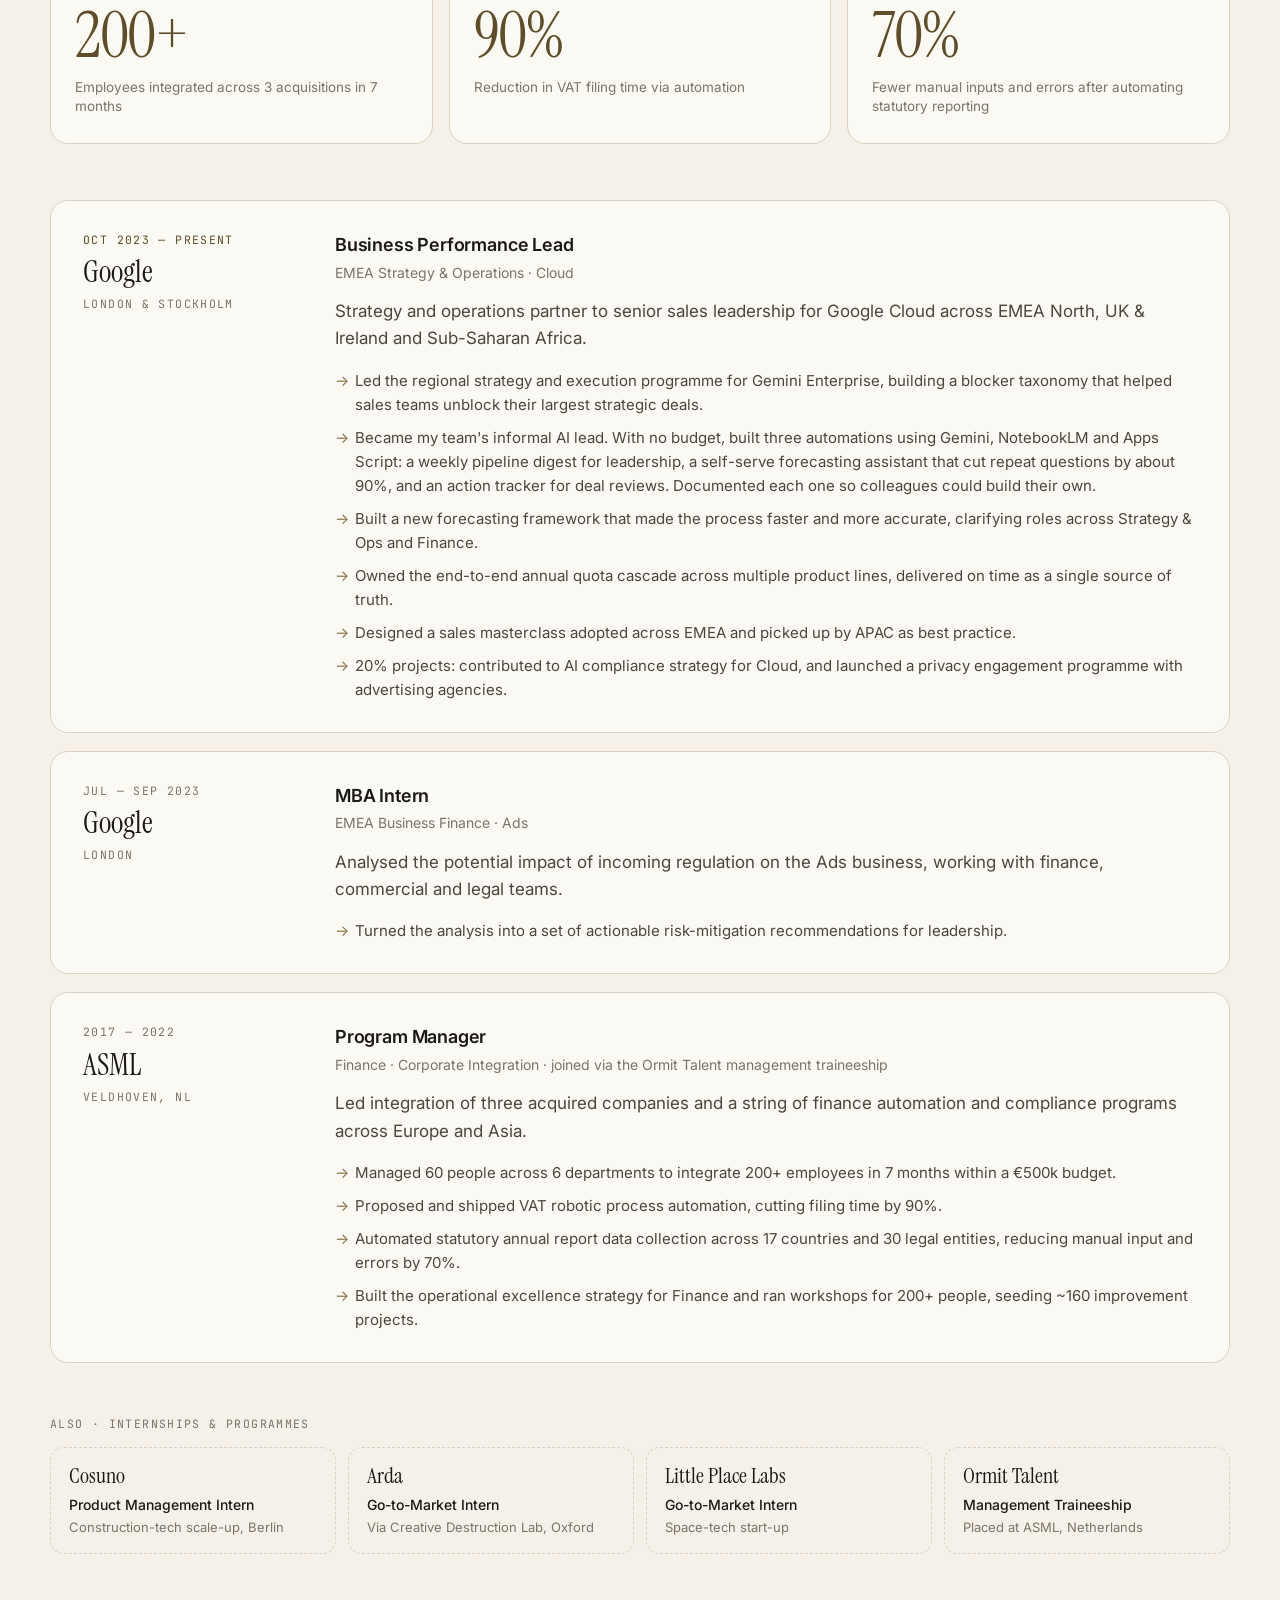
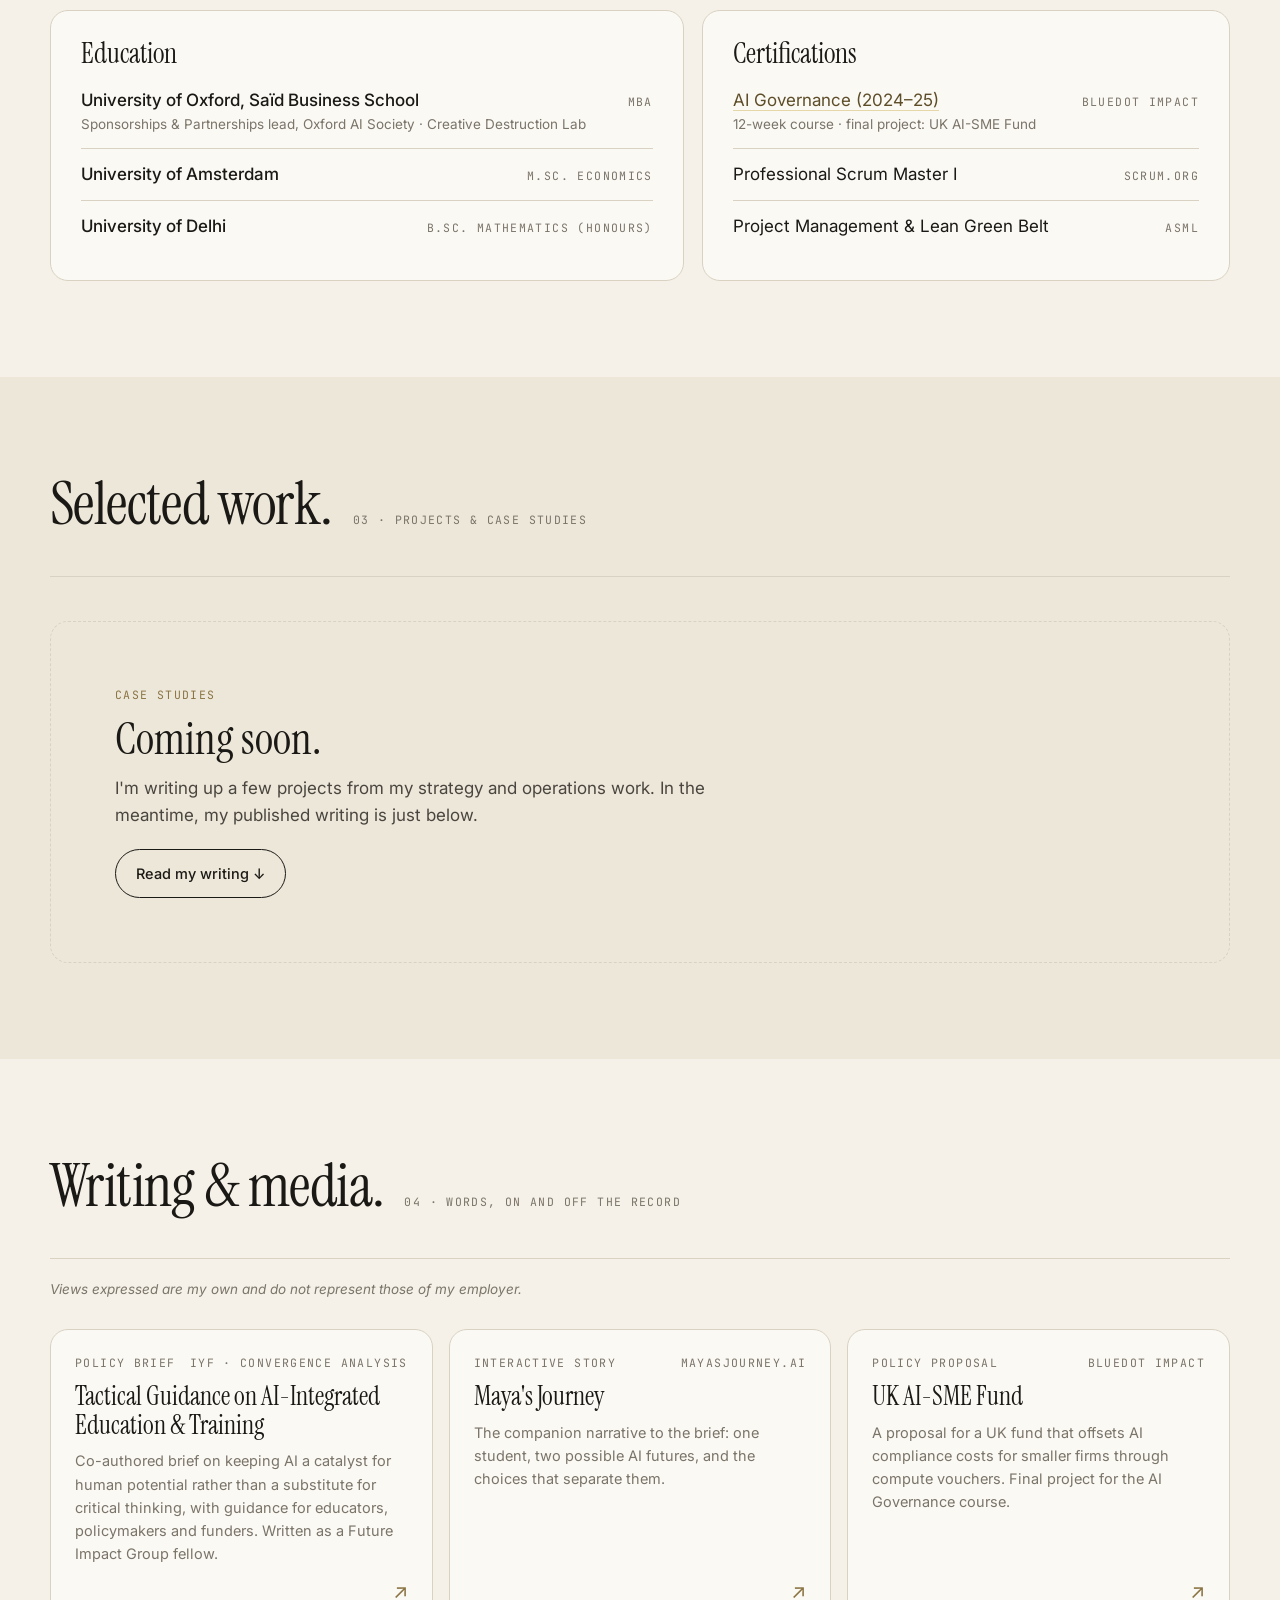
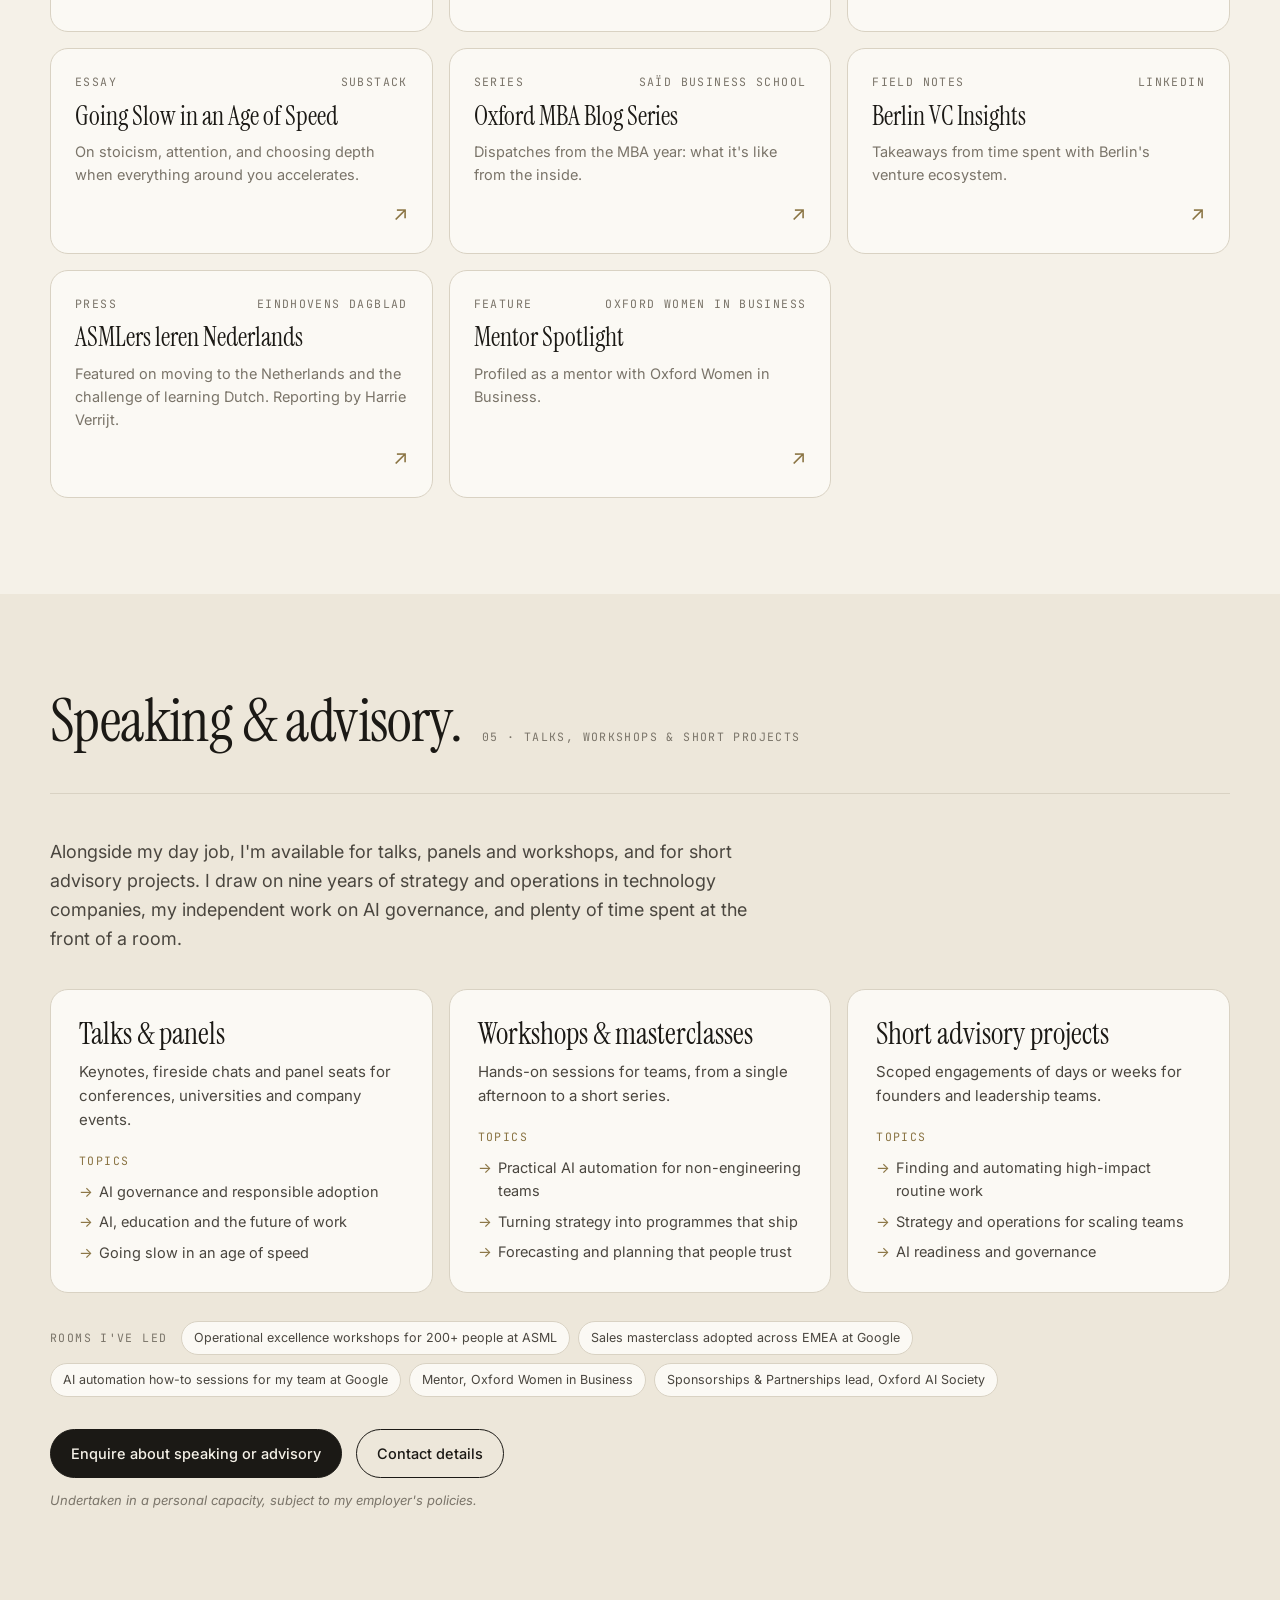
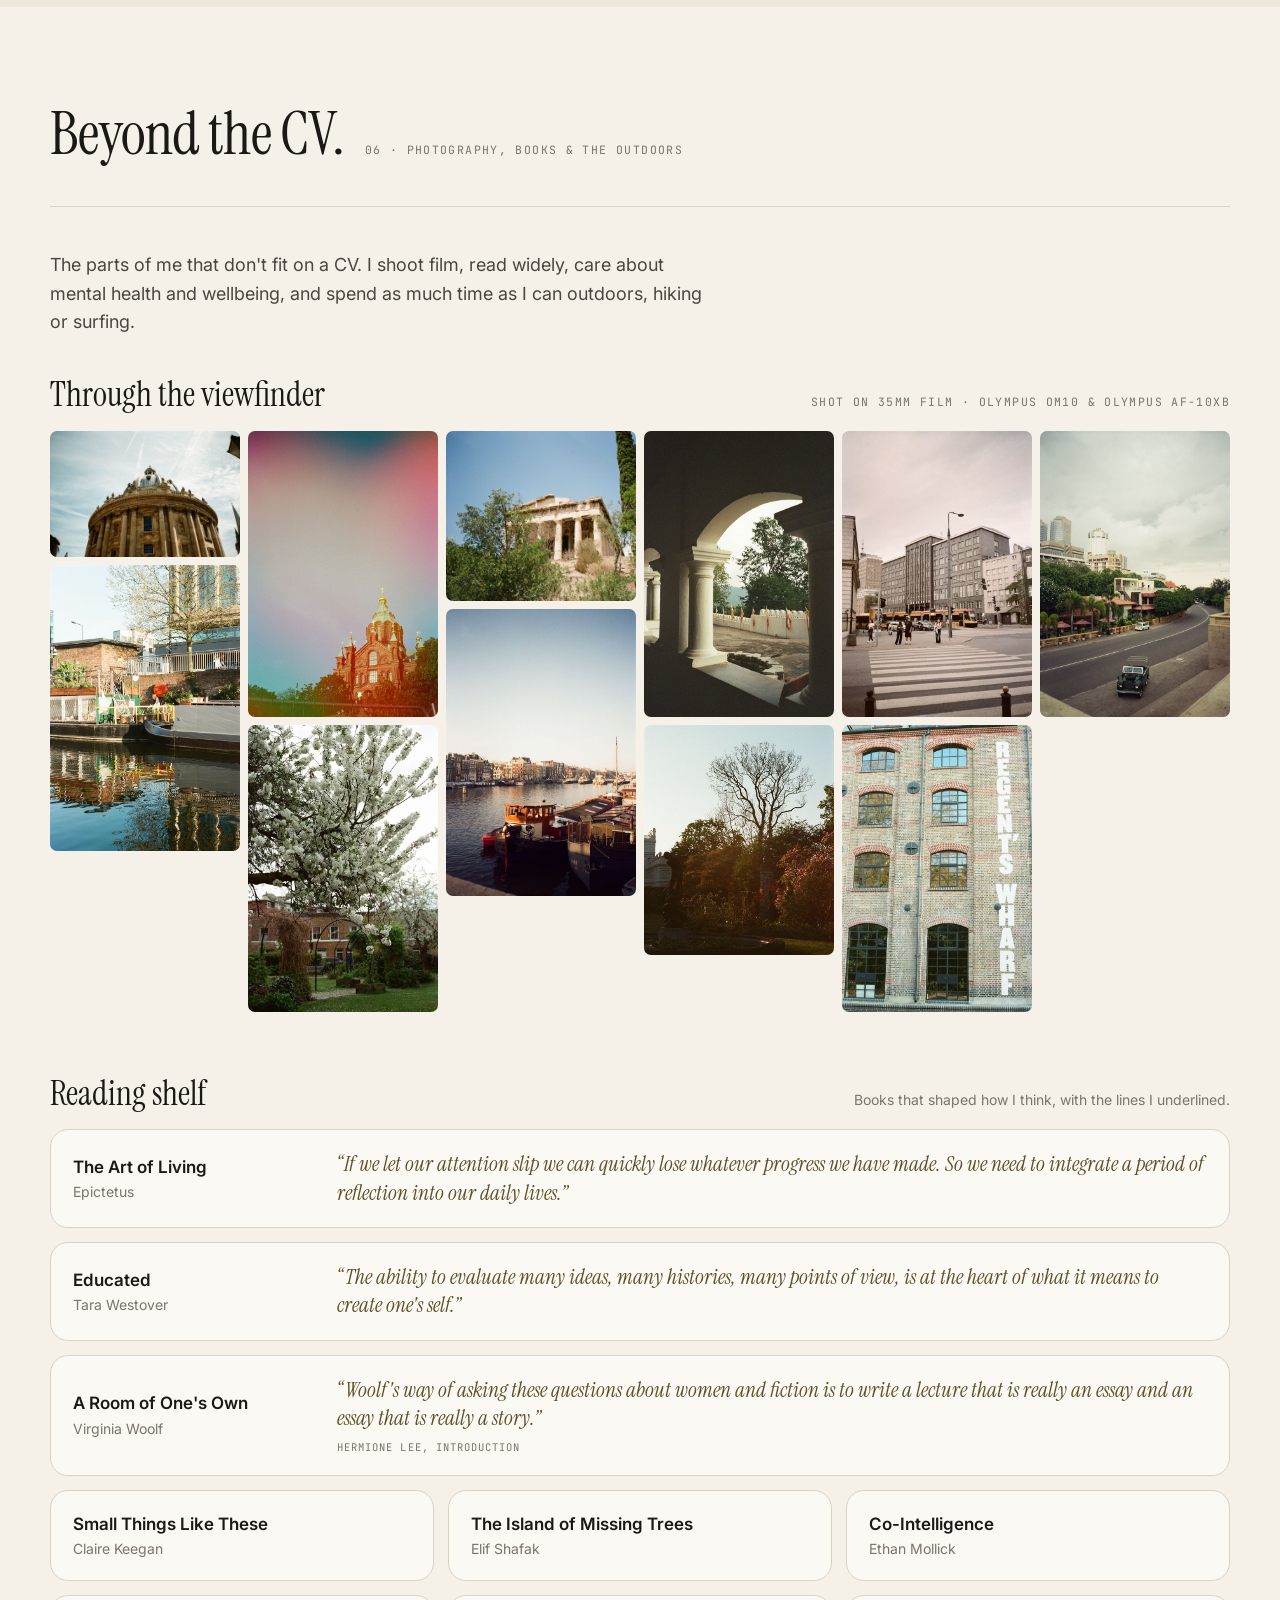
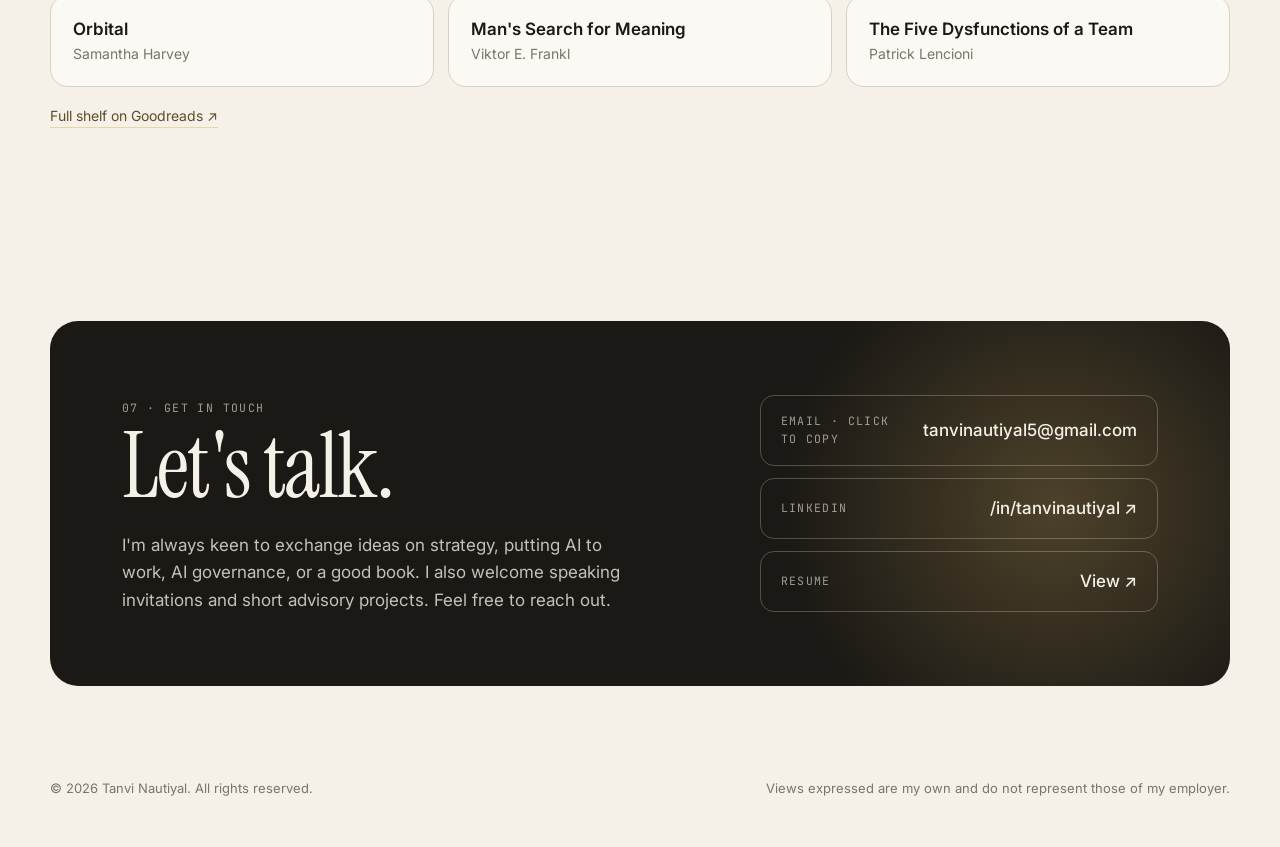
==== commit 043f6888: "Weave AI automation work through hero, stats, experience and speaking" ====
--- a/index.html
+++ b/index.html
@@ -4,12 +4,12 @@
   <meta charset="utf-8">
   <meta name="viewport" content="width=device-width, initial-scale=1">
   <title>Tanvi Nautiyal — Portfolio</title>
-  <meta name="description" content="Tanvi Nautiyal: strategy & operations lead at Google Cloud, Oxford MBA, writing and projects on AI governance, plus photography, books and the outdoors.">
+  <meta name="description" content="Tanvi Nautiyal: strategy & operations at Google Cloud, Oxford MBA. Builds AI automations for her team, writes on AI governance, and shoots film.">
   <link rel="canonical" href="https://www.tanvinautiyal.com/">
   <meta property="og:type" content="website">
   <meta property="og:url" content="https://www.tanvinautiyal.com/">
   <meta property="og:title" content="Tanvi Nautiyal — Portfolio">
-  <meta property="og:description" content="Strategy & operations lead at Google Cloud, Oxford MBA, writing on AI governance, plus photography and books.">
+  <meta property="og:description" content="Strategy & operations at Google Cloud, Oxford MBA. Builds AI automations for her team and writes on AI governance.">
   <meta property="og:image" content="https://www.tanvinautiyal.com/assets/headshot.jpg">
   <link rel="preconnect" href="https://fonts.googleapis.com">
   <link rel="preconnect" href="https://fonts.gstatic.com" crossorigin>
--- a/style.css
+++ b/style.css
@@ -196,7 +196,7 @@
 a.sticker:hover { filter: brightness(1.06); animation-play-state: paused; }
 @keyframes float { 0%,100% { transform: rotate(-10deg) translateY(0);} 50% { transform: rotate(-8deg) translateY(-6px);} }
 
-.facts { display: grid; grid-template-columns: repeat(4, 1fr); gap: 0; margin-top: 64px; border-top: 1px solid var(--line); border-bottom: 1px solid var(--line); }
+.facts { display: grid; grid-template-columns: repeat(var(--facts, 4), 1fr); gap: 0; margin-top: 64px; border-top: 1px solid var(--line); border-bottom: 1px solid var(--line); }
 .facts > div { padding: 18px 20px 18px 0; border-right: 1px solid var(--line); }
 .facts > div:last-child { border-right: 0; }
 .facts > div + div { padding-left: 20px; }
@@ -224,7 +224,7 @@
 @media (prefers-reduced-motion: reduce) { .marquee-track { animation: none; } .sticker { animation: none; } }
 
 /* ---------- stats ---------- */
-.stats { display: grid; grid-template-columns: repeat(4, 1fr); gap: 16px; }
+.stats { display: grid; grid-template-columns: repeat(var(--stats, 4), 1fr); gap: 16px; }
 .stat { background: var(--surface); border: 1px solid var(--line); border-radius: var(--radius); padding: 26px 24px; }
 .stat .v { font-family: var(--font-display); font-size: clamp(44px, 5vw, 64px); line-height: 1; color: var(--accent-ink); letter-spacing: -.02em; }
 .stat .l { color: var(--muted); font-size: 13.5px; margin-top: 10px; line-height: 1.45; }
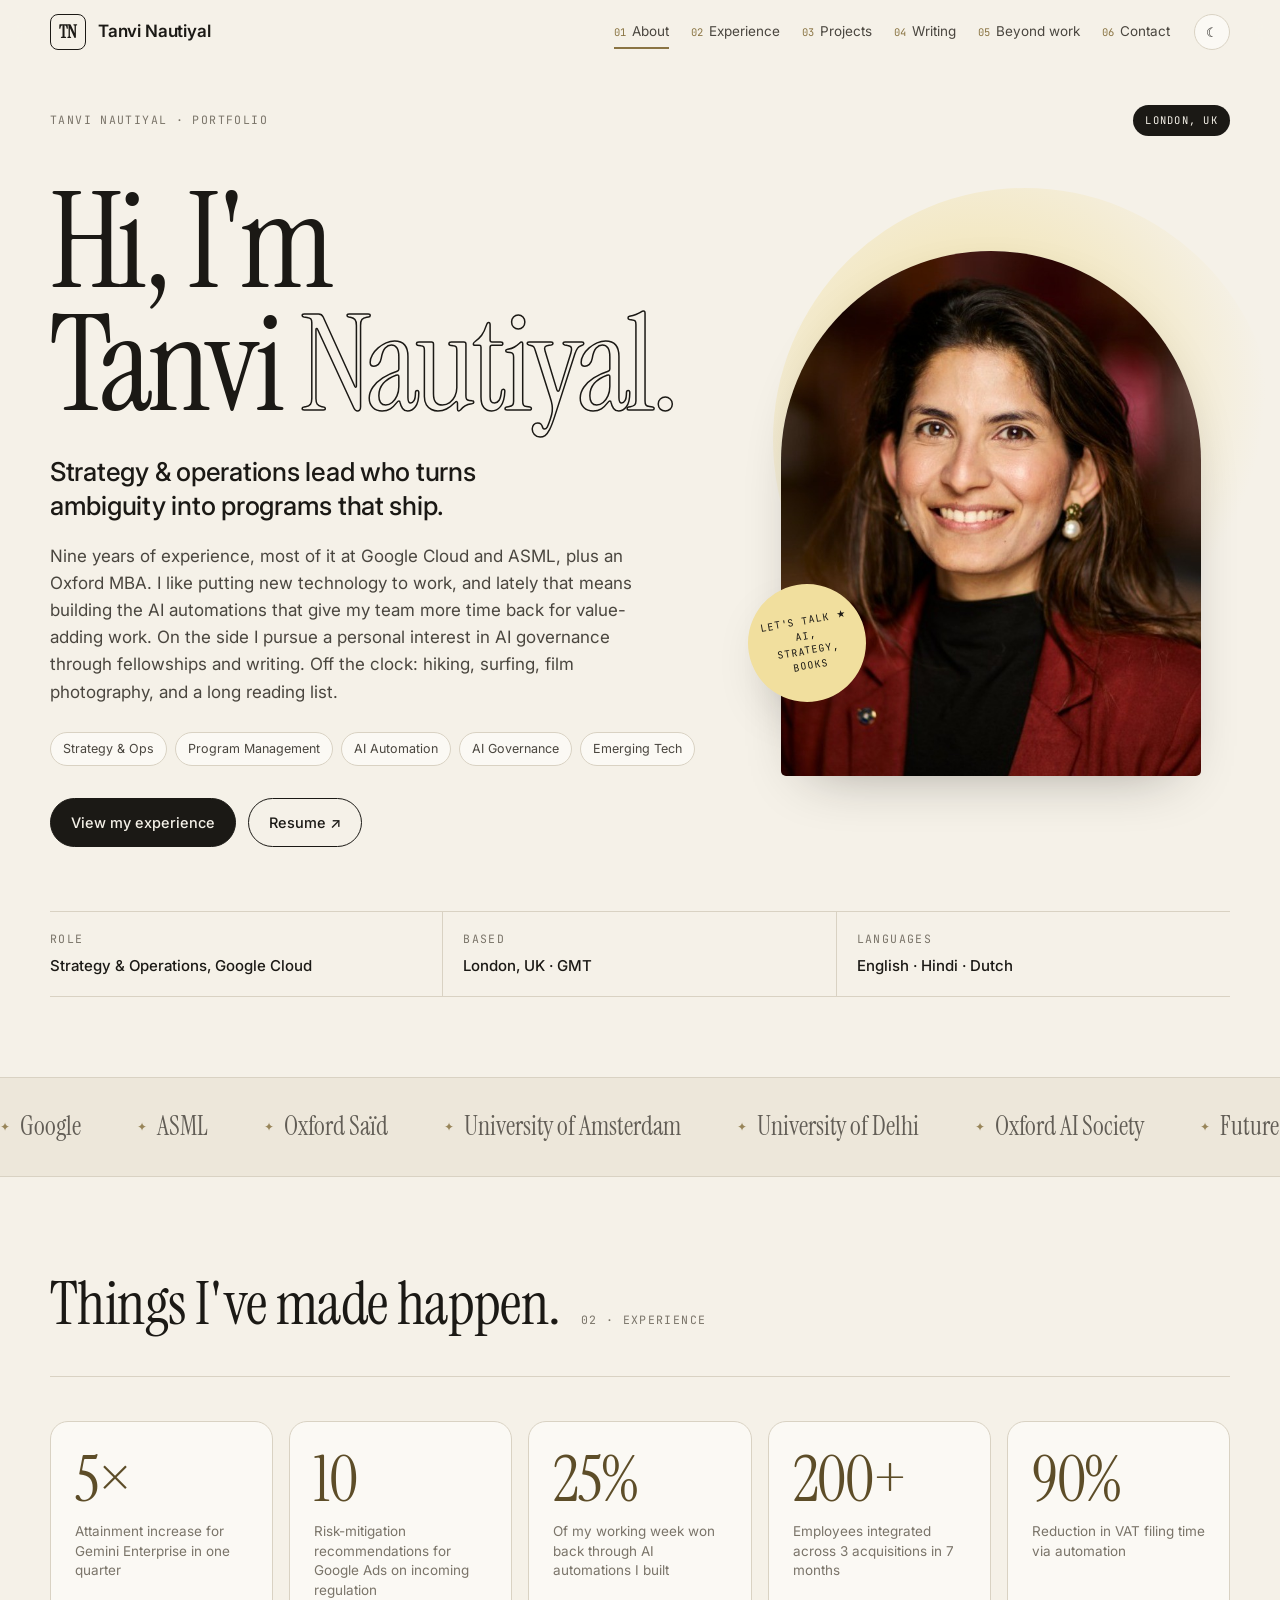
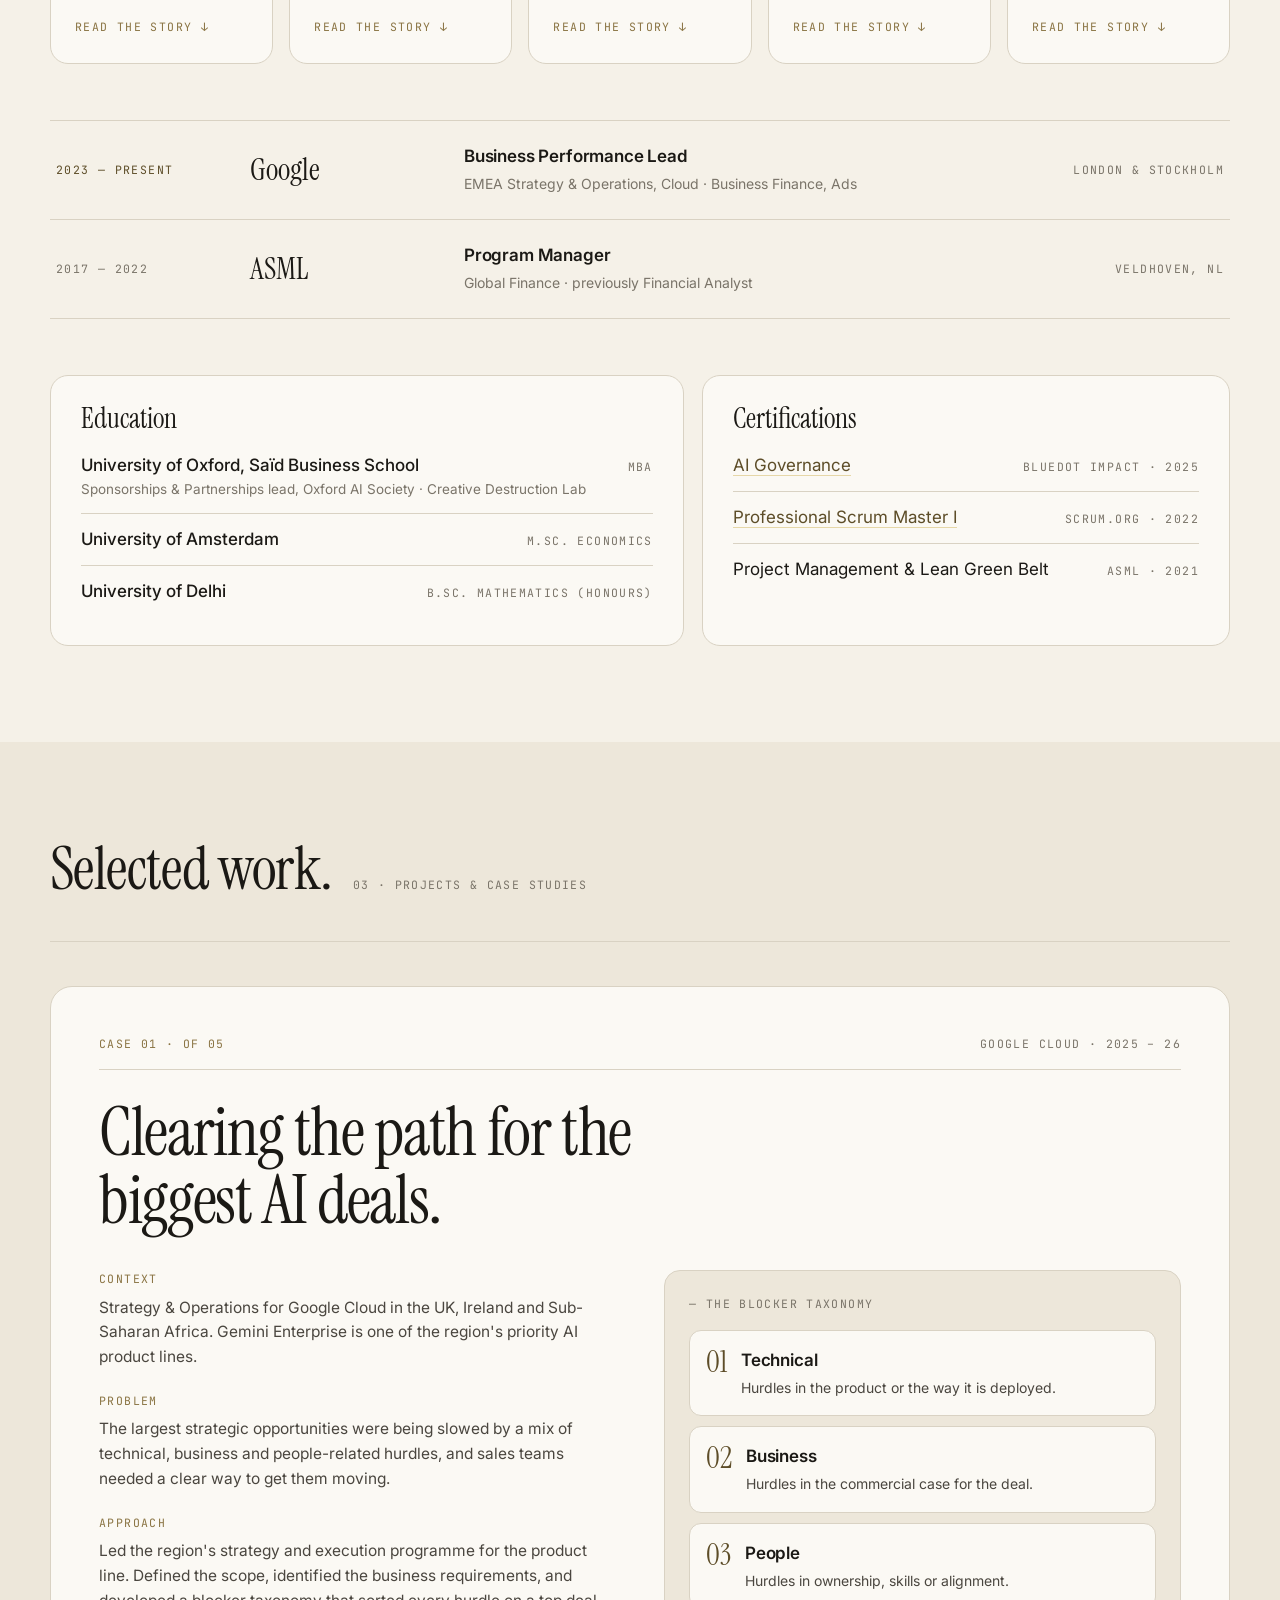
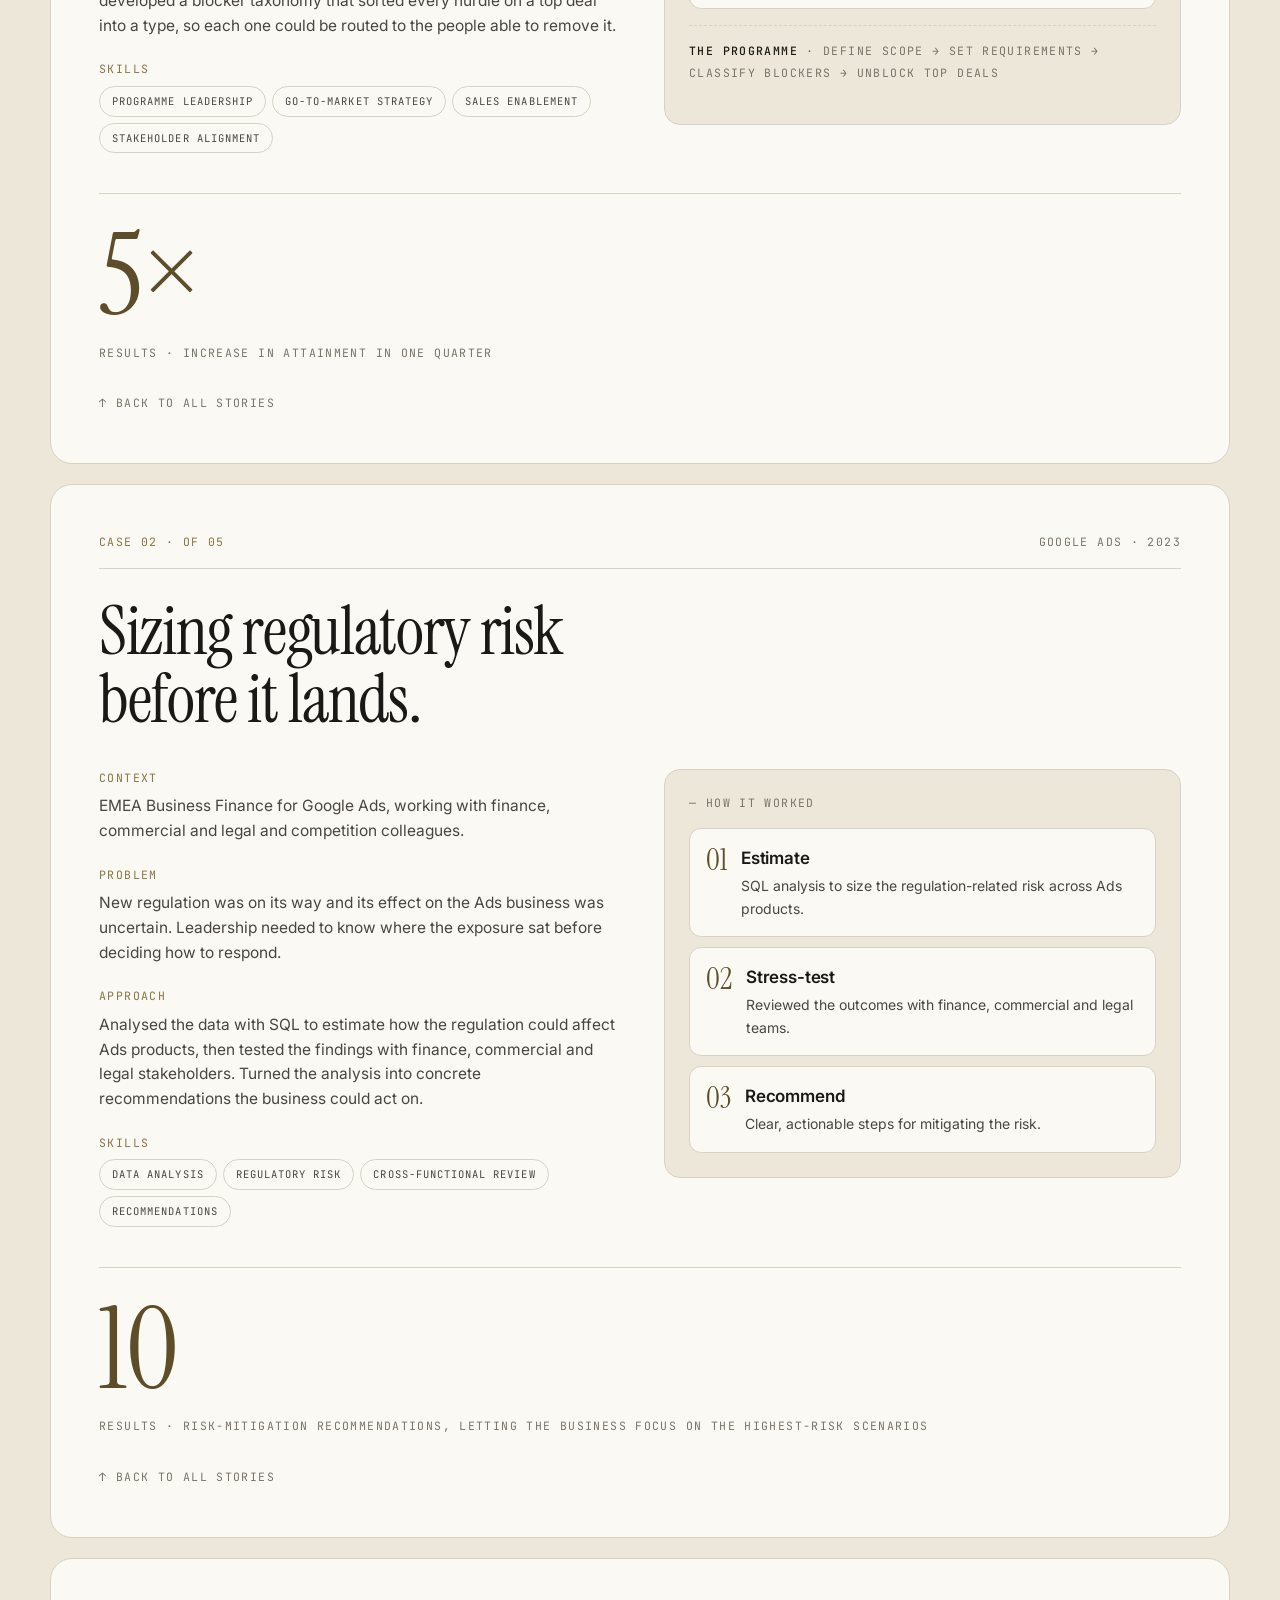
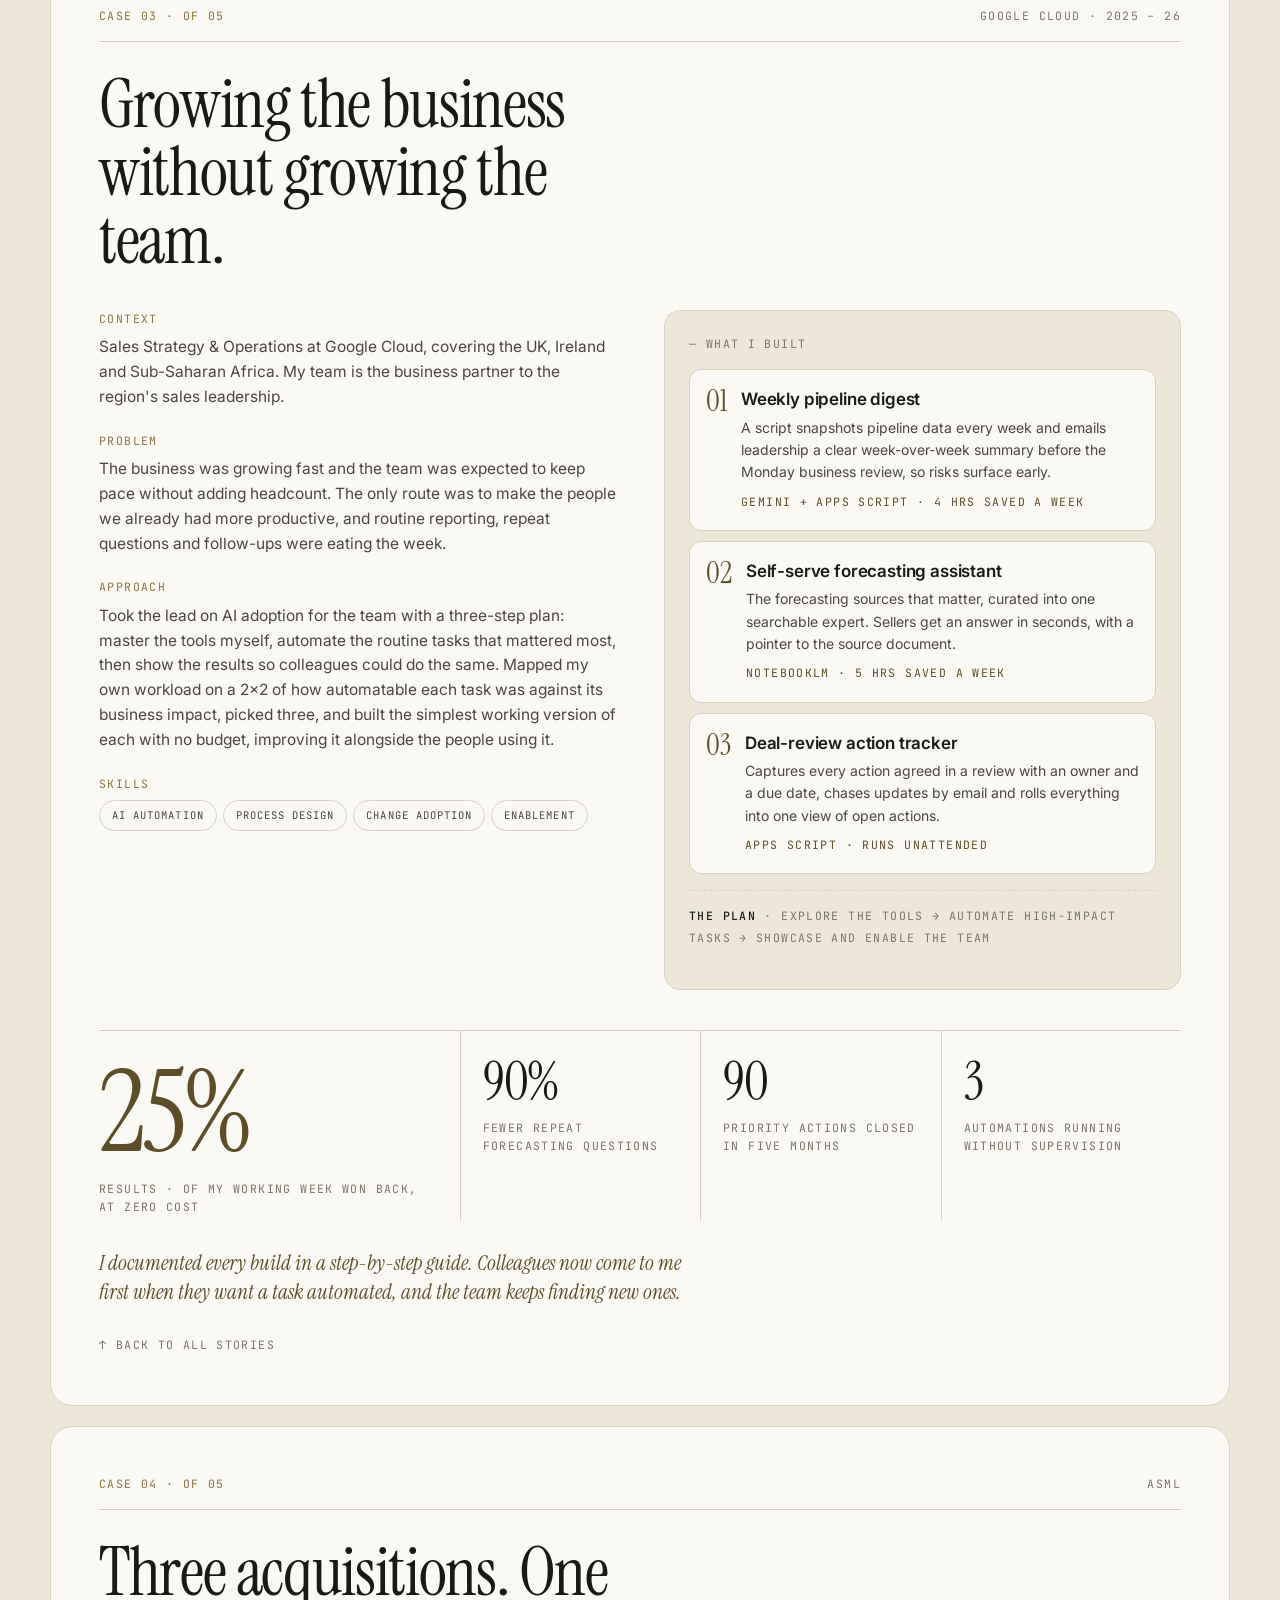
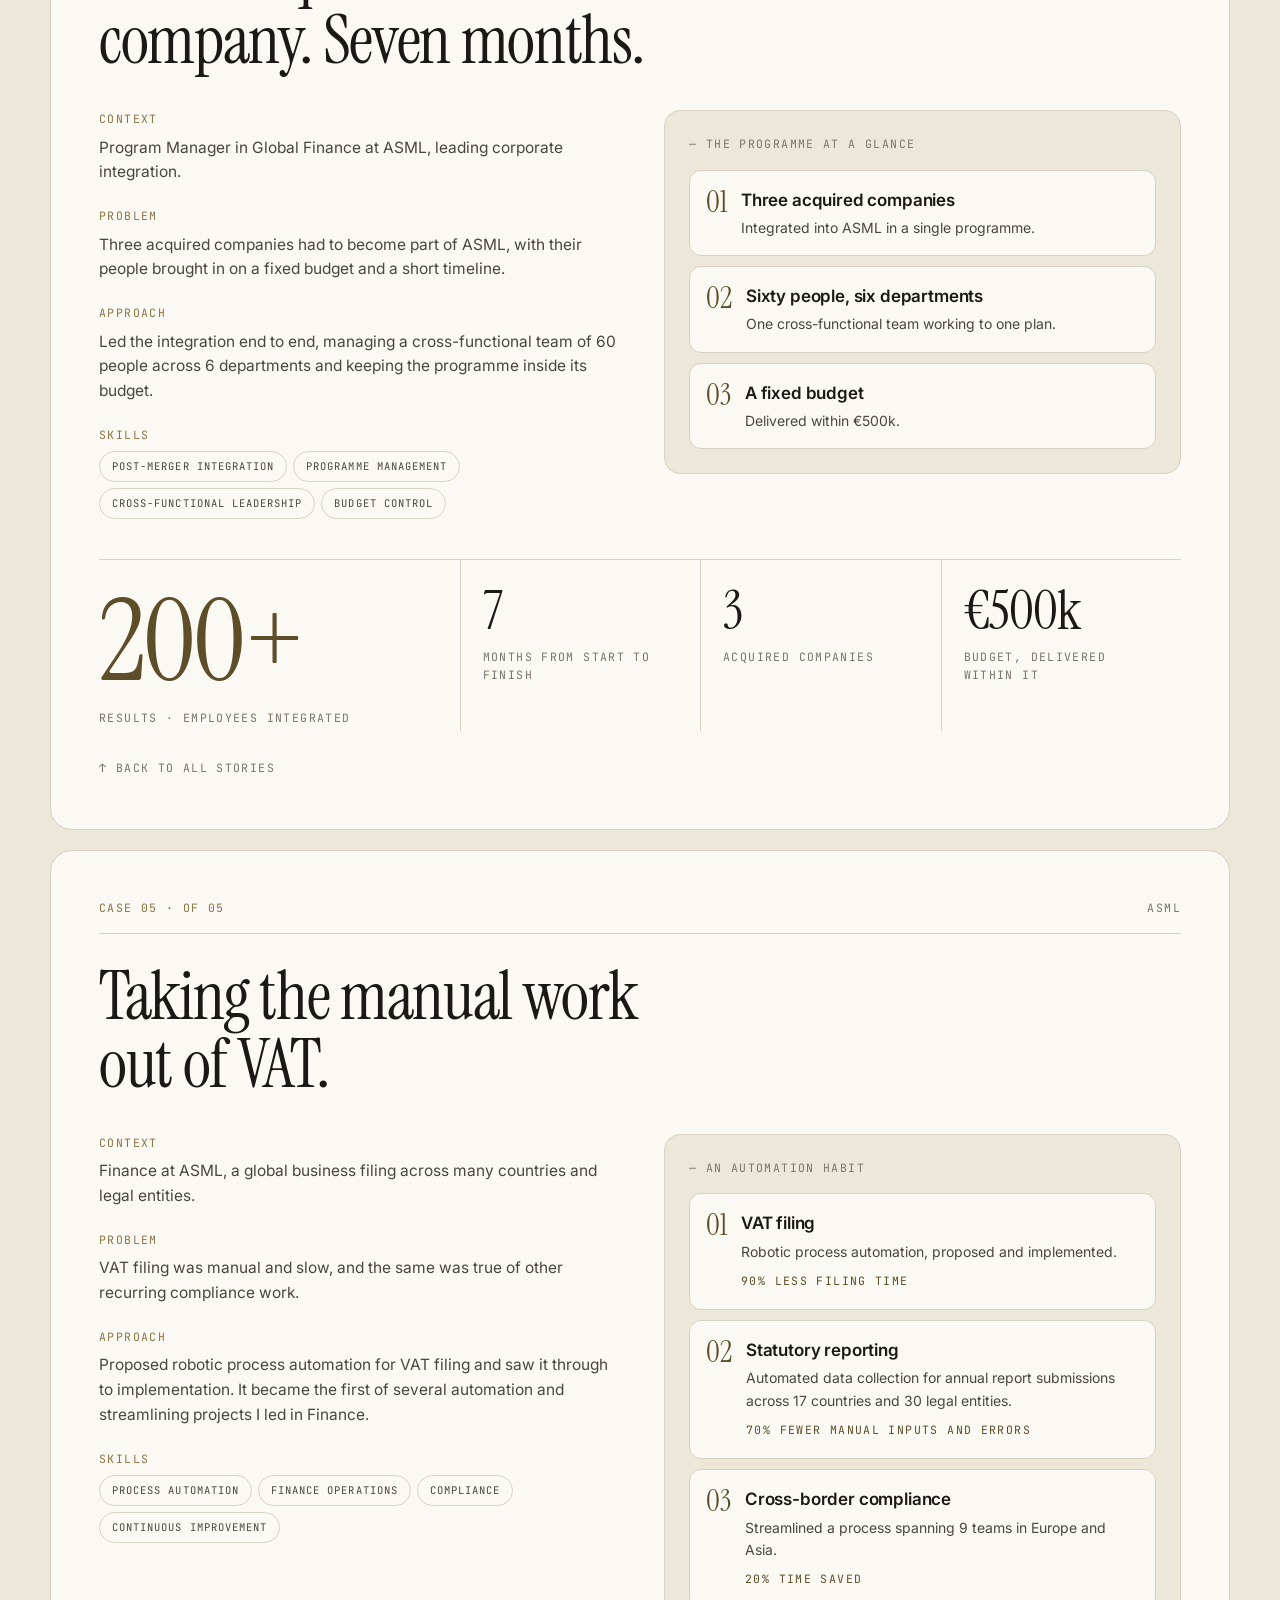
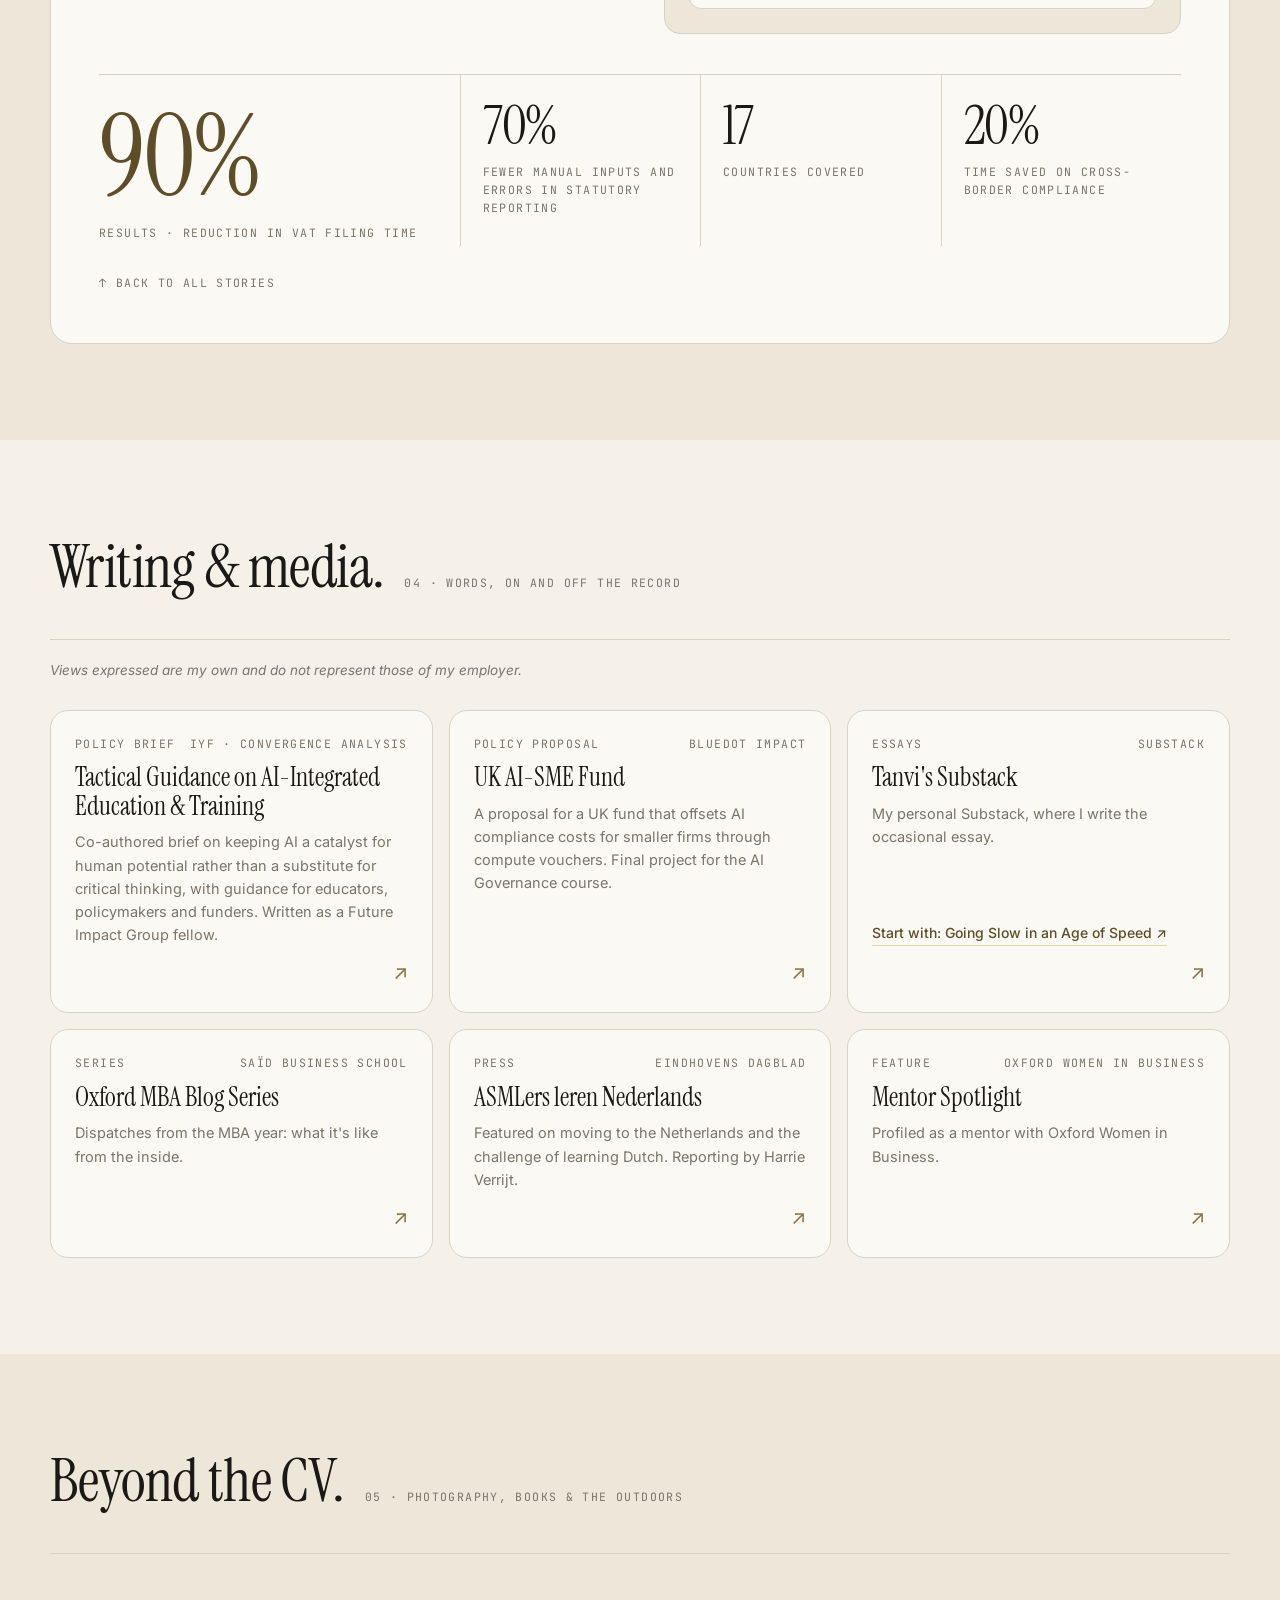
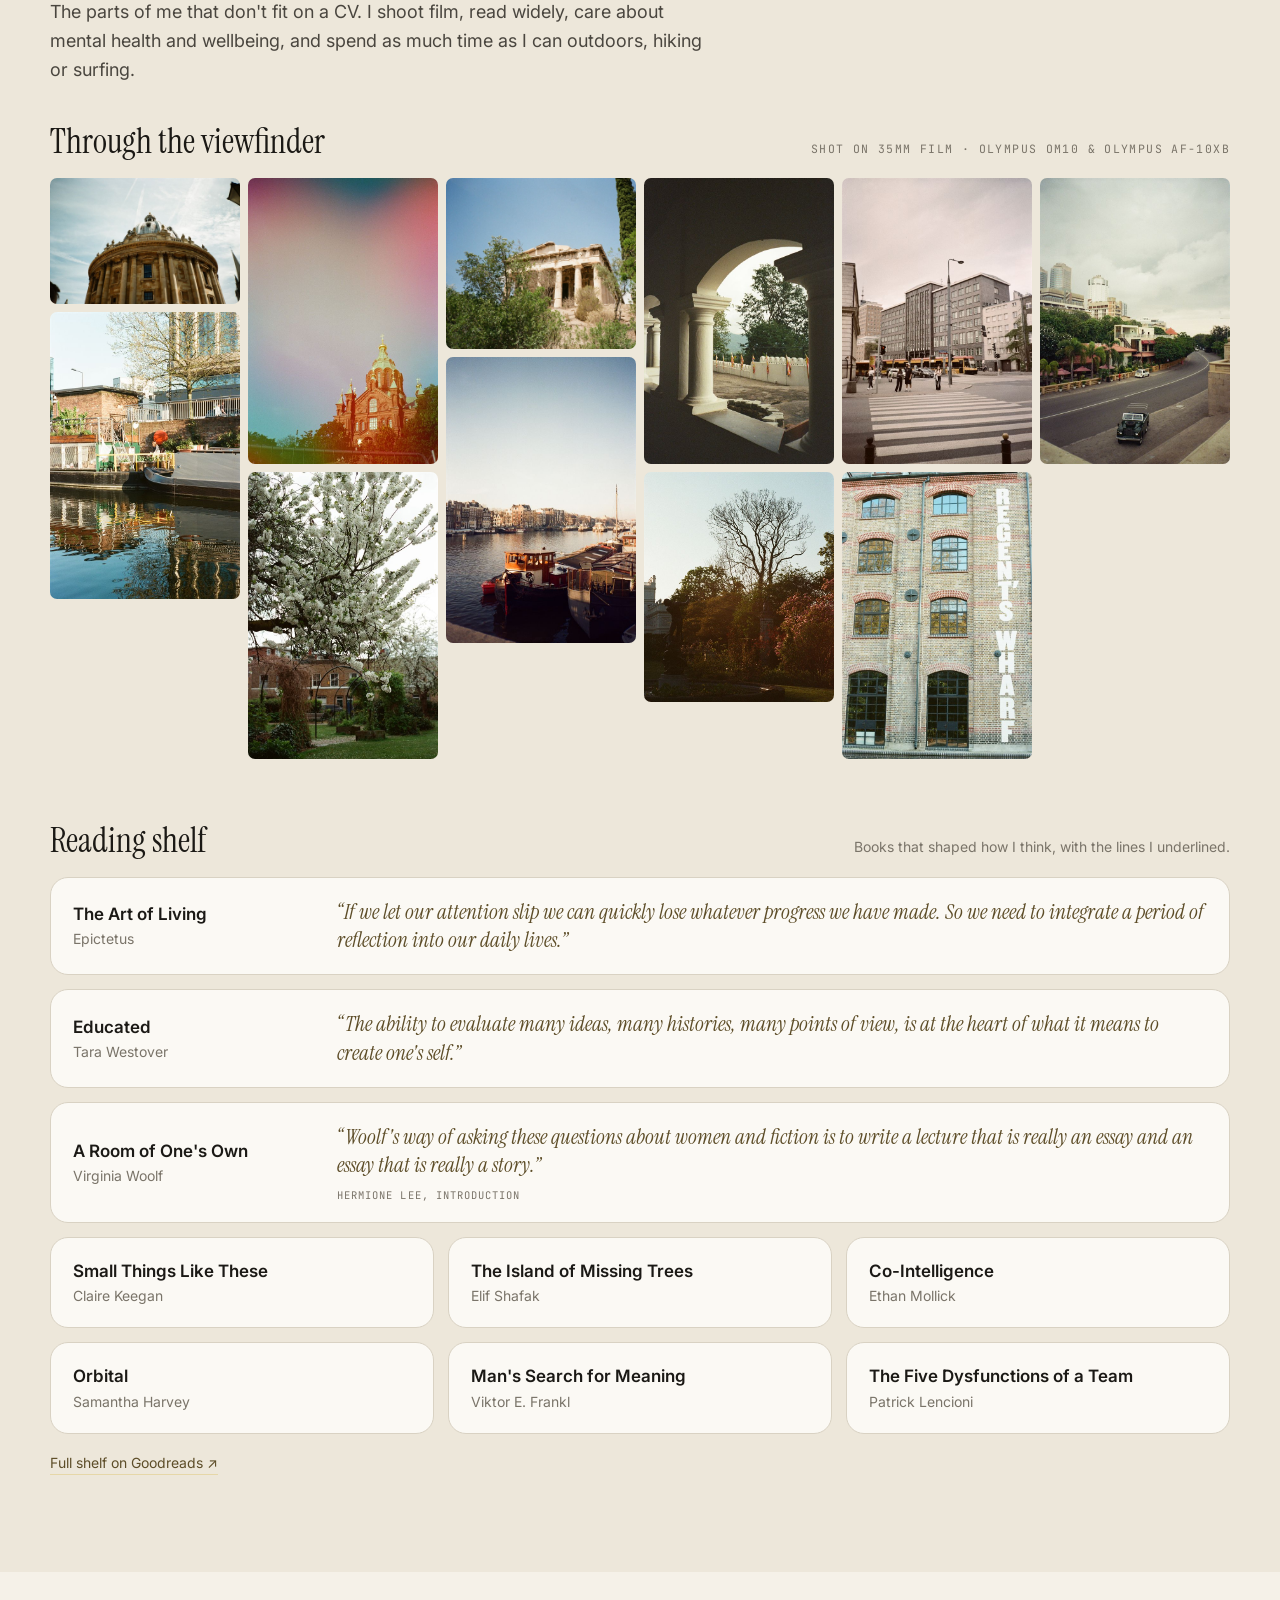
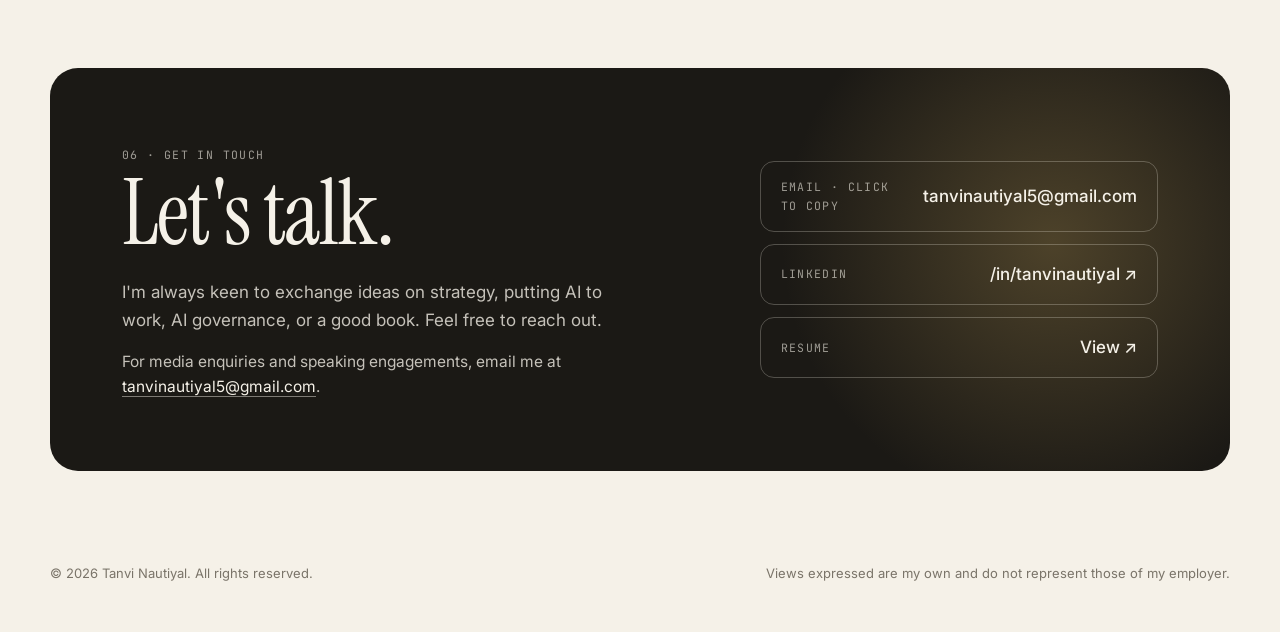
==== commit 4c469e17: "Remove speaking section; add media and speaking line to contact card" ====
--- a/index.html
+++ b/index.html
@@ -100,27 +100,12 @@
       </div>
     </section>
 
-    <!-- 05 Speaking & advisory -->
-    <section id="speaking" style="background: var(--bg-2)">
-      <div class="wrap">
-        <div class="section-head">
-          <h2 id="speaking-heading">Speaking &amp; advisory.</h2>
-          <span class="mono">05 · Talks, workshops &amp; short projects</span>
-          <div class="rule"></div>
-        </div>
-        <p class="speak-intro" id="speaking-intro"></p>
-        <div class="offers" id="offers"></div>
-        <div class="proof" id="speaking-proof"></div>
-        <div class="speak-cta" id="speaking-cta"></div>
-      </div>
-    </section>
-
-    <!-- 06 Beyond work -->
-    <section class="beyond" id="beyond">
+    <!-- 05 Beyond work -->
+    <section class="beyond" id="beyond" style="background: var(--bg-2)">
       <div class="wrap">
         <div class="section-head">
           <h2>Beyond the CV.</h2>
-          <span class="mono">06 · Photography, books &amp; the outdoors</span>
+          <span class="mono">05 · Photography, books &amp; the outdoors</span>
           <div class="rule"></div>
         </div>
         <p class="intro" id="beyond-intro"></p>
@@ -155,9 +140,10 @@
       <div class="wrap">
         <div class="contact-card">
           <div>
-            <span class="mono" style="color:inherit;opacity:.6">07 · Get in touch</span>
+            <span class="mono" style="color:inherit;opacity:.6">06 · Get in touch</span>
             <h2 id="contact-heading"></h2>
             <p id="contact-text"></p>
+            <p id="contact-speaking" class="contact-speaking"></p>
           </div>
           <div class="contact-links" id="contact-links"></div>
         </div>
--- a/style.css
+++ b/style.css
@@ -228,26 +228,42 @@
 .stat { background: var(--surface); border: 1px solid var(--line); border-radius: var(--radius); padding: 26px 24px; }
 .stat .v { font-family: var(--font-display); font-size: clamp(44px, 5vw, 64px); line-height: 1; color: var(--accent-ink); letter-spacing: -.02em; }
 .stat .l { color: var(--muted); font-size: 13.5px; margin-top: 10px; line-height: 1.45; }
+/* a story box links down to its case study */
+.stat.story { display: flex; flex-direction: column; cursor: pointer; transition: transform .25s, border-color .25s, background .25s; }
+.stat.story .l { flex: 1; }
+.stat.story .more { margin-top: 18px; color: var(--accent); transition: color .2s; }
+.stat.story .more span { display: inline-block; transition: transform .25s; }
+.stat.story:hover { transform: translateY(-4px); border-color: var(--accent); }
+.stat.story:hover .more { color: var(--accent-ink); }
+.stat.story:hover .more span { transform: translateY(3px); }
+.stat.story:focus-visible { outline: 2px solid var(--accent); outline-offset: 3px; }
+@media (max-width: 1100px) and (min-width: 901px) { .stats { grid-template-columns: repeat(3, 1fr); } }
 @media (max-width: 900px) { .stats { grid-template-columns: 1fr 1fr; } }
 @media (max-width: 520px) { .stats { grid-template-columns: 1fr; } }
 
 /* ---------- experience ---------- */
-.timeline { display: grid; gap: 18px; }
+/* one plain row per role */
+.timeline { border-top: 1px solid var(--line); }
 .job {
-  display: grid; grid-template-columns: 220px 1fr; gap: 32px;
-  background: var(--surface); border: 1px solid var(--line); border-radius: var(--radius); padding: 30px 32px;
-  transition: border-color .25s, transform .25s;
-}
-.job:hover { border-color: var(--accent); transform: translateY(-2px); }
-.job .when { display: flex; flex-direction: column; gap: 8px; }
+  display: grid; grid-template-columns: 170px 190px minmax(0, 1fr) auto; gap: 24px; align-items: center;
+  padding: 22px 6px; border-bottom: 1px solid var(--line);
+}
 .job .company { font-family: var(--font-display); font-size: 30px; line-height: 1; }
-.job .role { font-weight: 600; font-size: 18px; letter-spacing: -.01em; }
+.job .role { font-weight: 600; font-size: 17px; letter-spacing: -.01em; }
 .job .team { color: var(--muted); font-size: 14px; margin-top: 2px; }
-.job .summary { margin: 14px 0 16px; color: var(--ink-2); }
-.job ul { display: grid; gap: 9px; }
-.job li { position: relative; padding-left: 20px; color: var(--ink-2); font-size: 15px; }
-.job li::before { content: "→"; position: absolute; left: 0; color: var(--accent); }
 .job .now { color: var(--accent-ink); }
+.job .loc { text-align: right; }
+@media (max-width: 1000px) {
+  .job { grid-template-columns: 130px minmax(0, 1fr); gap: 6px 16px; }
+  .job .company { grid-column: 2; grid-row: 1; font-size: 26px; }
+  .job .when { grid-column: 1; grid-row: 1; }
+  .job .roleline { grid-column: 2; grid-row: 2; }
+  .job .loc { grid-column: 1; grid-row: 2; text-align: left; align-self: start; }
+}
+@media (max-width: 560px) {
+  .job { grid-template-columns: minmax(0, 1fr); gap: 4px; padding: 18px 2px; }
+  .job .when, .job .company, .job .roleline, .job .loc { grid-column: 1; grid-row: auto; }
+}
 .also { margin-top: 10px; padding: 24px 0 0; }
 .also > .mono { margin-bottom: 14px; display: block; }
 .also-grid { display: grid; grid-template-columns: repeat(4, 1fr); gap: 12px; }
@@ -258,7 +274,6 @@
 .also-grid .note { font-size: 13px; color: var(--muted); }
 @media (max-width: 900px) { .also-grid { grid-template-columns: 1fr 1fr; } }
 @media (max-width: 520px) { .also-grid { grid-template-columns: 1fr; } }
-@media (max-width: 760px) { .job { grid-template-columns: 1fr; gap: 16px; padding: 24px; } }
 
 .edu-grid { display: grid; grid-template-columns: 1.2fr 1fr; gap: 18px; margin-top: 56px; }
 .card { background: var(--surface); border: 1px solid var(--line); border-radius: var(--radius); padding: 28px 30px; }
@@ -272,21 +287,51 @@
 
 /* ---------- projects (case studies) ---------- */
 .cases { display: grid; gap: 20px; }
-.case {
-  background: var(--surface); border: 1px solid var(--line); border-radius: var(--radius); padding: 36px;
-  display: grid; grid-template-columns: 1fr 1.4fr; gap: 40px;
-}
-.case .head .num { font-family: var(--font-display); font-size: 64px; line-height: 1; color: var(--accent-soft); -webkit-text-stroke: 1px var(--accent); }
-.case .head h3 { font-family: var(--font-display); font-size: clamp(28px, 3vw, 38px); margin: 12px 0 10px; letter-spacing: -.01em; }
-.case .head .org { color: var(--muted); font-size: 14px; }
-.case .head .skills { display: flex; flex-wrap: wrap; gap: 6px; margin-top: 18px; }
-.case .body { display: grid; gap: 18px; }
-.case .body .block .mono { margin-bottom: 6px; display: block; color: var(--accent); }
-.case .body .block p { color: var(--ink-2); font-size: 15.5px; }
-.case .links { display: flex; flex-wrap: wrap; gap: 10px; margin-top: 6px; }
+.case { background: var(--surface); border: 1px solid var(--line); border-radius: 22px; padding: clamp(24px, 4vw, 48px); }
+.case-top { display: flex; justify-content: space-between; gap: 12px; flex-wrap: wrap; padding-bottom: 16px; border-bottom: 1px solid var(--line); }
+.case-top .mono:first-child { color: var(--accent); }
+.case-title { font-family: var(--font-display); font-size: clamp(36px, 5.4vw, 68px); line-height: 1; letter-spacing: -.02em; margin: 28px 0 36px; max-width: 18ch; }
+.case-grid { display: grid; grid-template-columns: 1fr 1fr; gap: 48px; align-items: start; }
+.case-text { display: grid; gap: 22px; }
+.case .block > .mono { margin-bottom: 7px; display: block; color: var(--accent); }
+.case .block p { color: var(--ink-2); font-size: 15.5px; }
+.case .skills { display: flex; flex-wrap: wrap; gap: 6px; }
+.case .skills .pill { font-family: var(--font-mono); font-size: 10.5px; letter-spacing: .1em; text-transform: uppercase; }
+
+/* the "what I built" figure */
+.case-fig { background: var(--bg-2); border: 1px solid var(--line); border-radius: 16px; padding: 24px; }
+.case-fig > .mono { display: block; margin-bottom: 16px; }
+.built { list-style: none; margin: 0; padding: 0; display: grid; gap: 10px; }
+.built li { display: grid; grid-template-columns: auto 1fr; gap: 14px; padding: 16px; background: var(--surface); border: 1px solid var(--line); border-radius: 12px; }
+.built .bn { font-family: var(--font-display); font-size: 30px; line-height: 1; color: var(--accent-ink); }
+.built .bt { font-weight: 600; letter-spacing: -.01em; }
+.built p { color: var(--ink-2); font-size: 14px; margin-top: 3px; }
+.built .btag { display: inline-block; margin-top: 9px; color: var(--accent-ink); }
+.flow { margin-top: 16px; padding-top: 14px; border-top: 1px dashed var(--line); line-height: 1.9; }
+.flow b { color: var(--ink); font-weight: 500; }
+
+/* results */
+.case { scroll-margin-top: 84px; }
+.case-back { display: inline-block; margin-top: 28px; color: var(--muted); border-bottom: 1px solid transparent; transition: color .2s, border-color .2s; }
+.case-back:hover { color: var(--accent-ink); border-color: var(--accent-soft); }
+.results { display: grid; grid-template-columns: var(--cols, 1.5fr repeat(3, 1fr)); gap: 0; margin-top: 40px; border-top: 1px solid var(--line); }
+.result { padding: 24px 20px 4px 0; }
+.result + .result { padding-left: 22px; border-left: 1px solid var(--line); }
+.result .v { font-family: var(--font-display); font-size: clamp(38px, 4.4vw, 54px); line-height: 1; letter-spacing: -.02em; }
+.result.big .v { font-size: clamp(64px, 9vw, 116px); color: var(--accent-ink); }
+.result .mono { display: block; margin-top: 10px; line-height: 1.6; }
+.case-closing { margin-top: 28px; font-family: var(--font-display); font-style: italic; font-size: 21px; line-height: 1.4; color: var(--accent-ink); max-width: 60ch; }
+.case .links { display: flex; flex-wrap: wrap; gap: 10px; margin-top: 24px; }
 .case .links a { font-size: 14px; font-weight: 500; display: inline-flex; gap: 6px; align-items: center; padding: 8px 14px; border-radius: 999px; border: 1px solid var(--ink); }
 .case .links a:hover { background: var(--ink); color: var(--bg); }
-@media (max-width: 860px) { .case { grid-template-columns: 1fr; gap: 24px; padding: 26px; } }
+@media (max-width: 900px) {
+  .case-grid { grid-template-columns: 1fr; gap: 28px; }
+  .results { grid-template-columns: 1fr 1fr; }
+  .result.big { grid-column: 1 / -1; }
+  .result + .result { padding-left: 0; border-left: 0; border-top: 1px solid var(--line); }
+  .result:nth-child(n+2) { padding-right: 14px; }
+}
+@media (max-width: 480px) { .results { grid-template-columns: 1fr; } .case-fig { padding: 16px; } }
 
 .case-placeholder {
   border: 1.5px dashed var(--line); border-radius: var(--radius); padding: clamp(32px, 6vw, 64px);
@@ -308,6 +353,16 @@
 .post h3 { font-family: var(--font-display); font-size: 26px; line-height: 1.1; }
 .post p { color: var(--muted); font-size: 14.5px; flex: 1; }
 .post .arrow { color: var(--accent); font-size: 20px; align-self: flex-end; }
+/* the whole card is clickable through its title link; a featured link sits on top */
+.post { position: relative; }
+.post-link::after { content: ""; position: absolute; inset: 0; border-radius: inherit; }
+.post-link:focus-visible { outline: none; }
+.post-link:focus-visible::after { outline: 2px solid var(--accent); outline-offset: 2px; }
+.post-also {
+  position: relative; z-index: 1; align-self: flex-start; font-size: 14px; font-weight: 500; color: var(--accent-ink);
+  border-bottom: 1px solid var(--accent-soft); padding-bottom: 1px; transition: border-color .2s;
+}
+.post-also:hover { border-color: var(--accent); }
 @media (max-width: 900px) { .writing-grid { grid-template-columns: 1fr 1fr; } }
 @media (max-width: 560px) { .writing-grid { grid-template-columns: 1fr; } }
 
@@ -415,6 +470,10 @@
 }
 .contact-card h2 { font-family: var(--font-display); font-size: clamp(48px, 7vw, 96px); letter-spacing: -.02em; margin-bottom: 18px; }
 .contact-card p { color: color-mix(in srgb, var(--bg) 78%, transparent); max-width: 48ch; font-size: 17px; }
+.contact-card .contact-speaking { margin-top: 16px; font-size: 15.5px; }
+.contact-card .contact-speaking:empty { display: none; }
+.contact-card .contact-speaking a { color: var(--bg); border-bottom: 1px solid color-mix(in srgb, var(--bg) 45%, transparent); position: relative; z-index: 1; }
+.contact-card .contact-speaking a:hover { border-color: var(--bg); }
 .contact-links { display: grid; gap: 12px; align-content: center; position: relative; z-index: 1; }
 .contact-links a {
   display: flex; justify-content: space-between; align-items: center; gap: 12px;
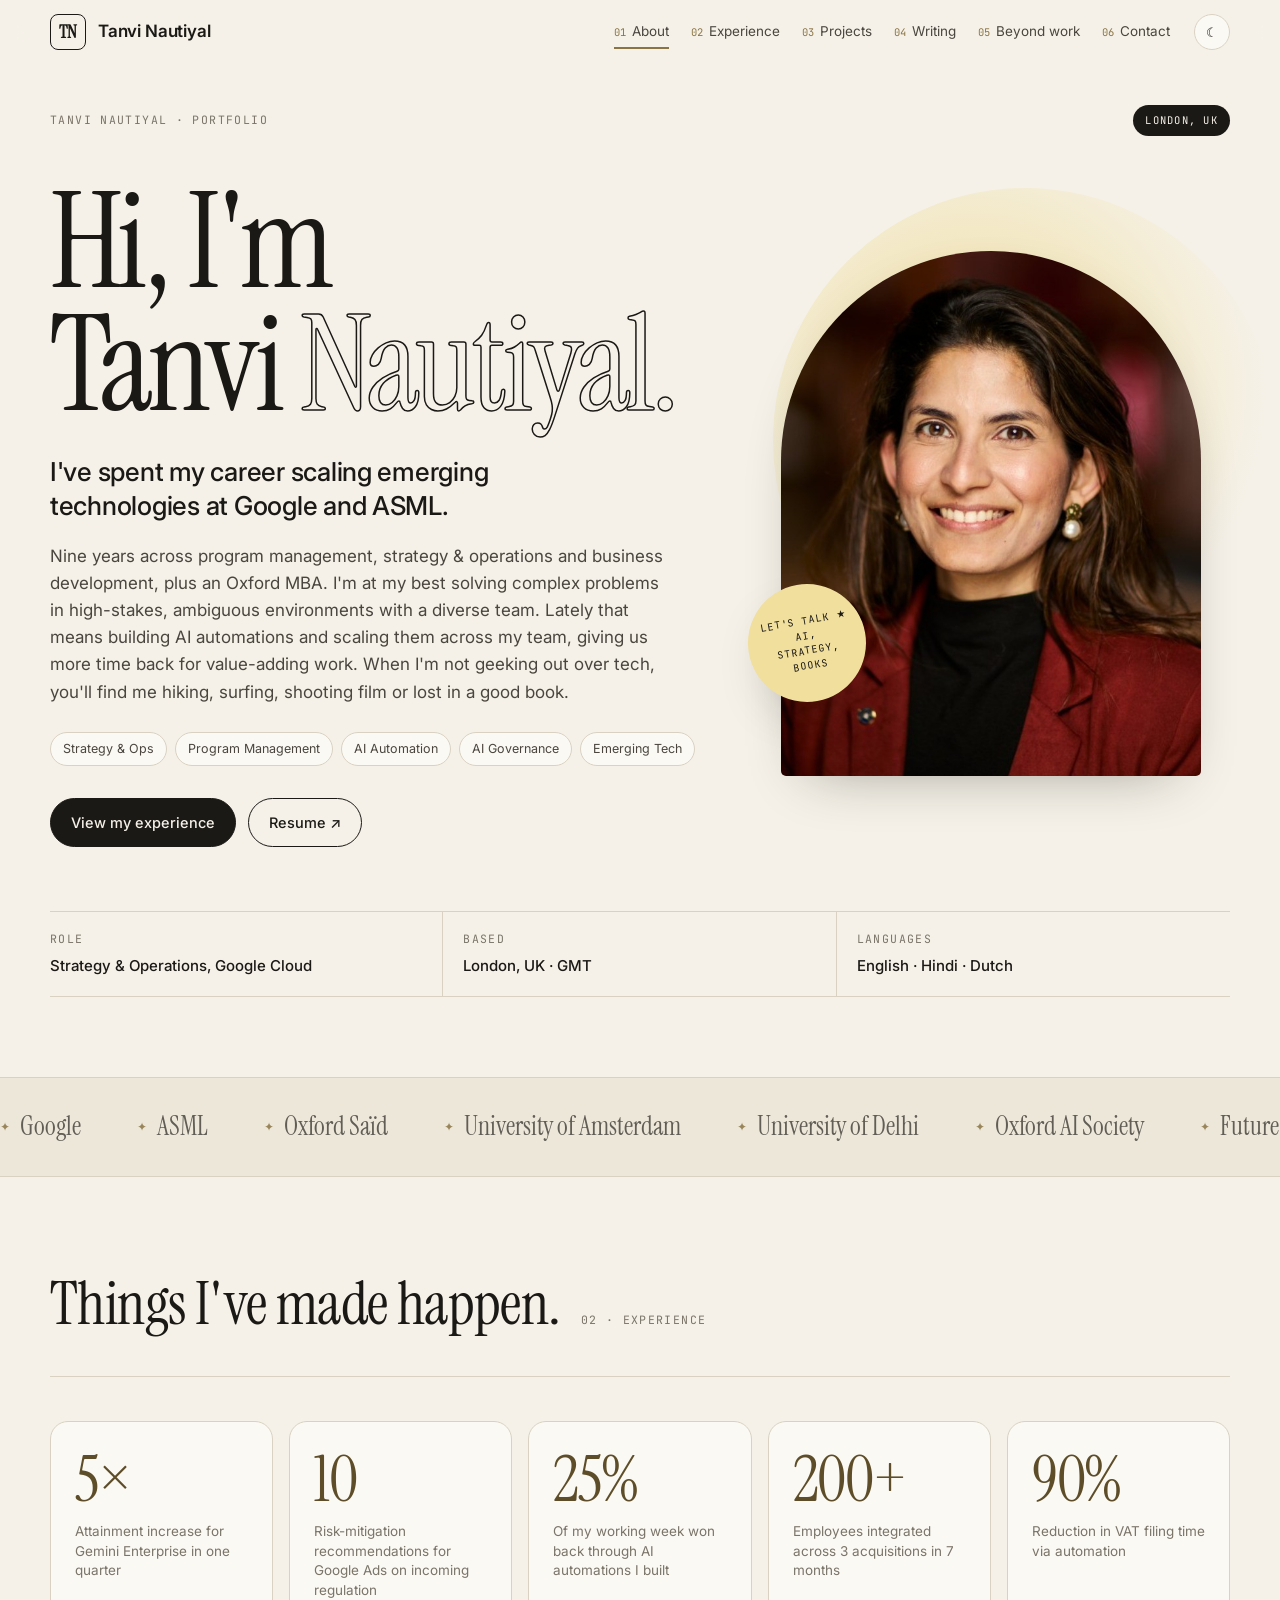
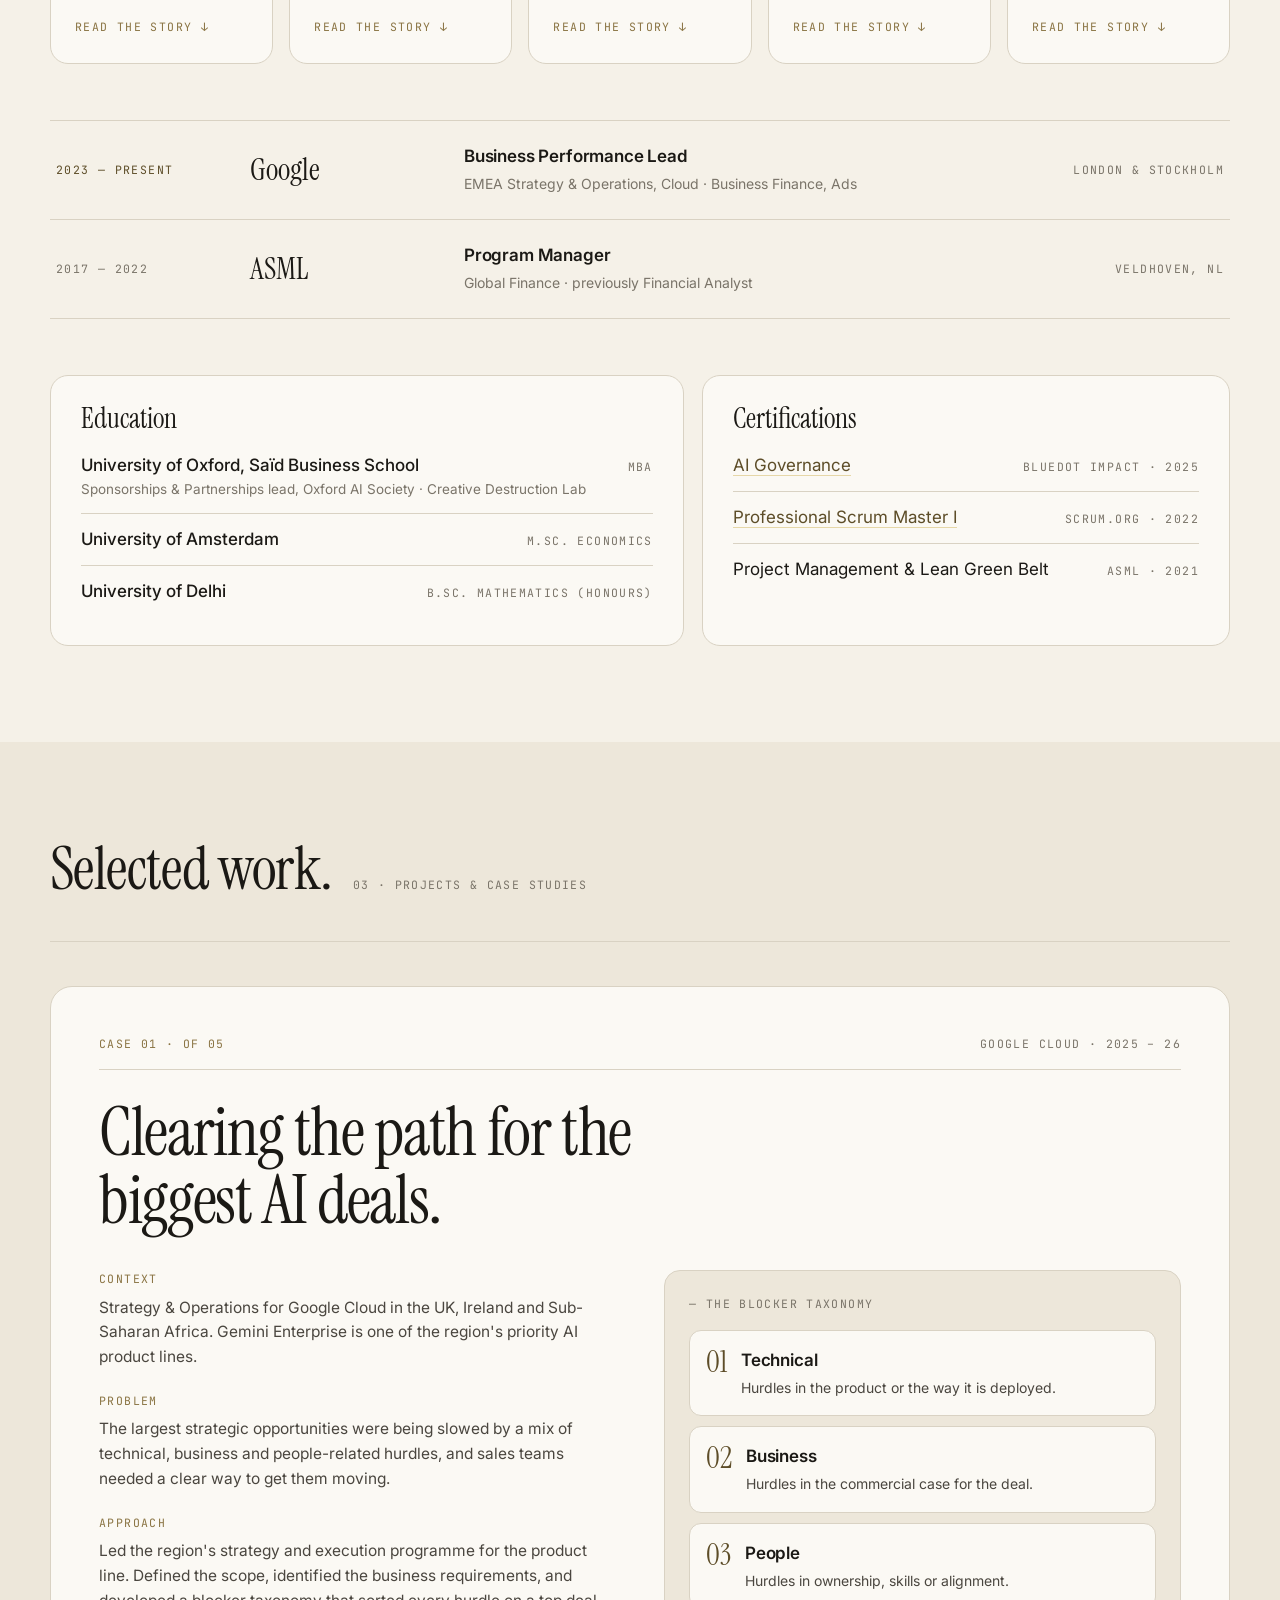
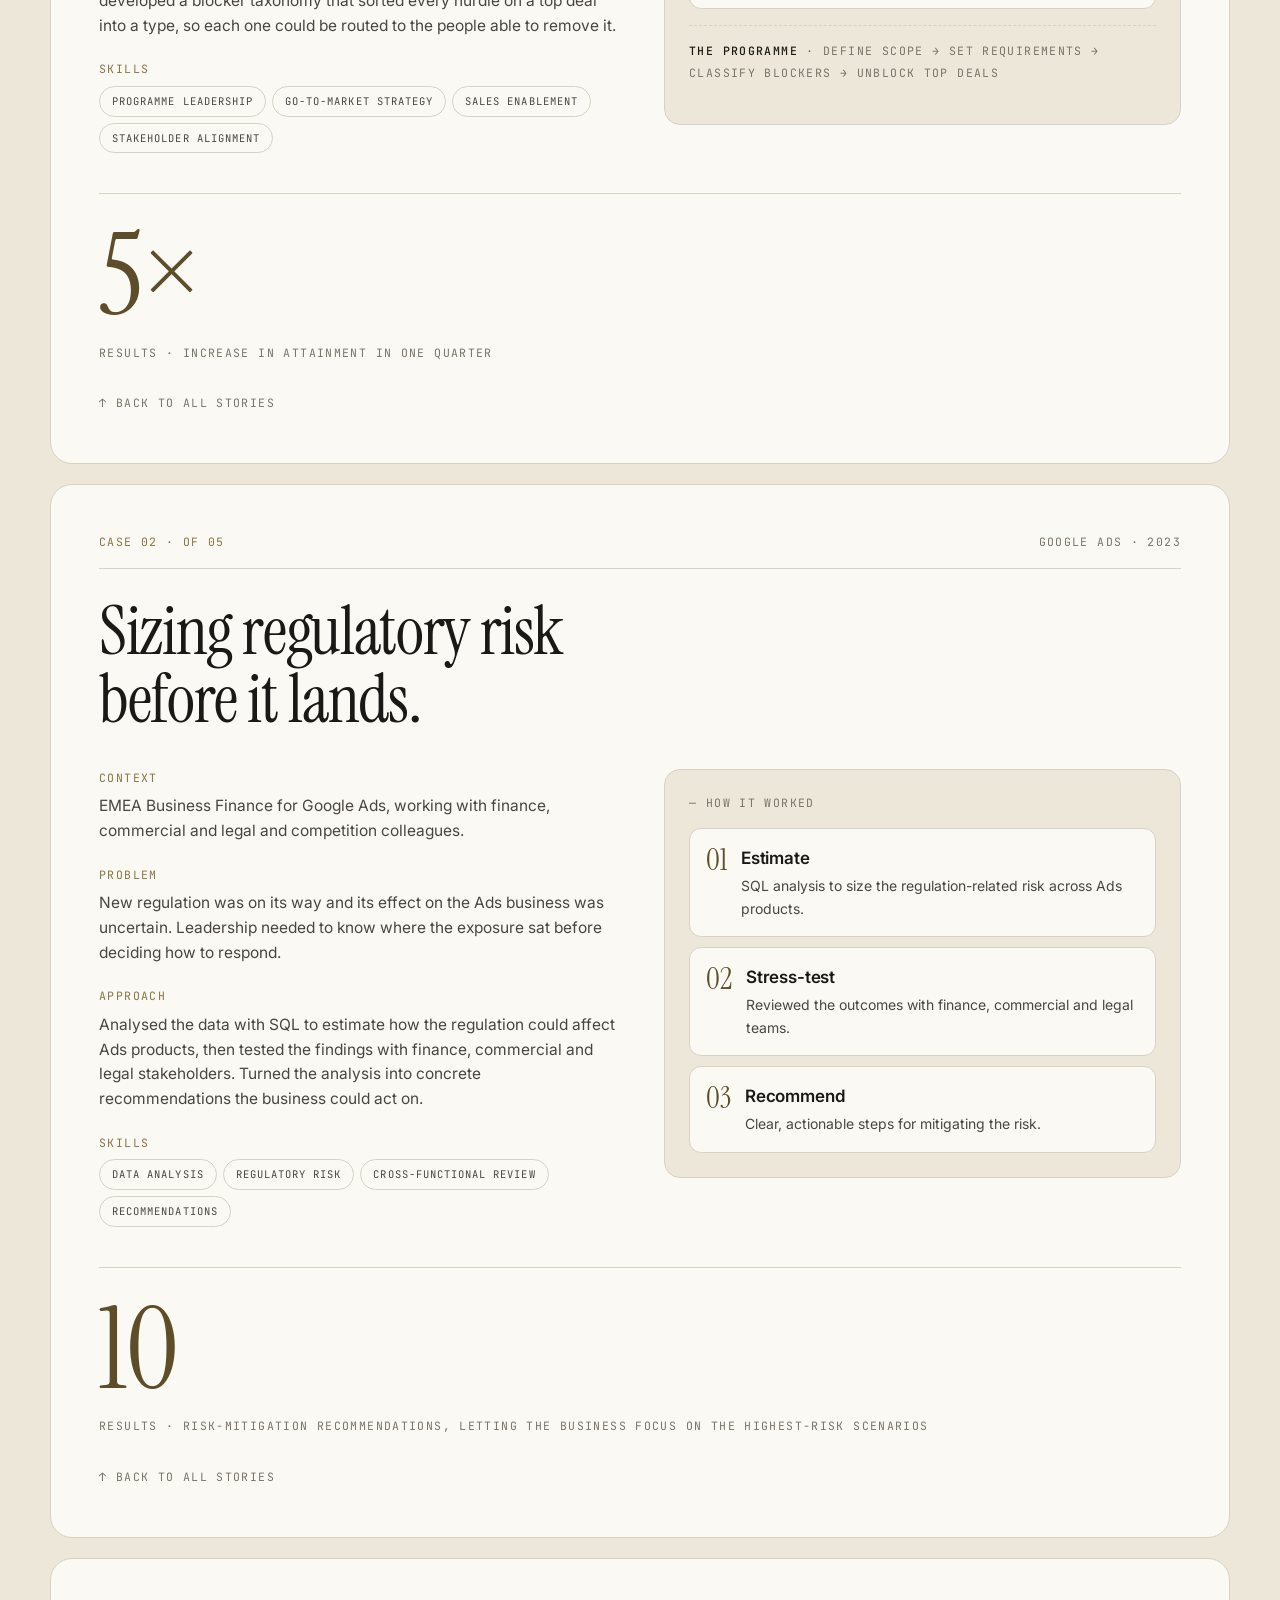
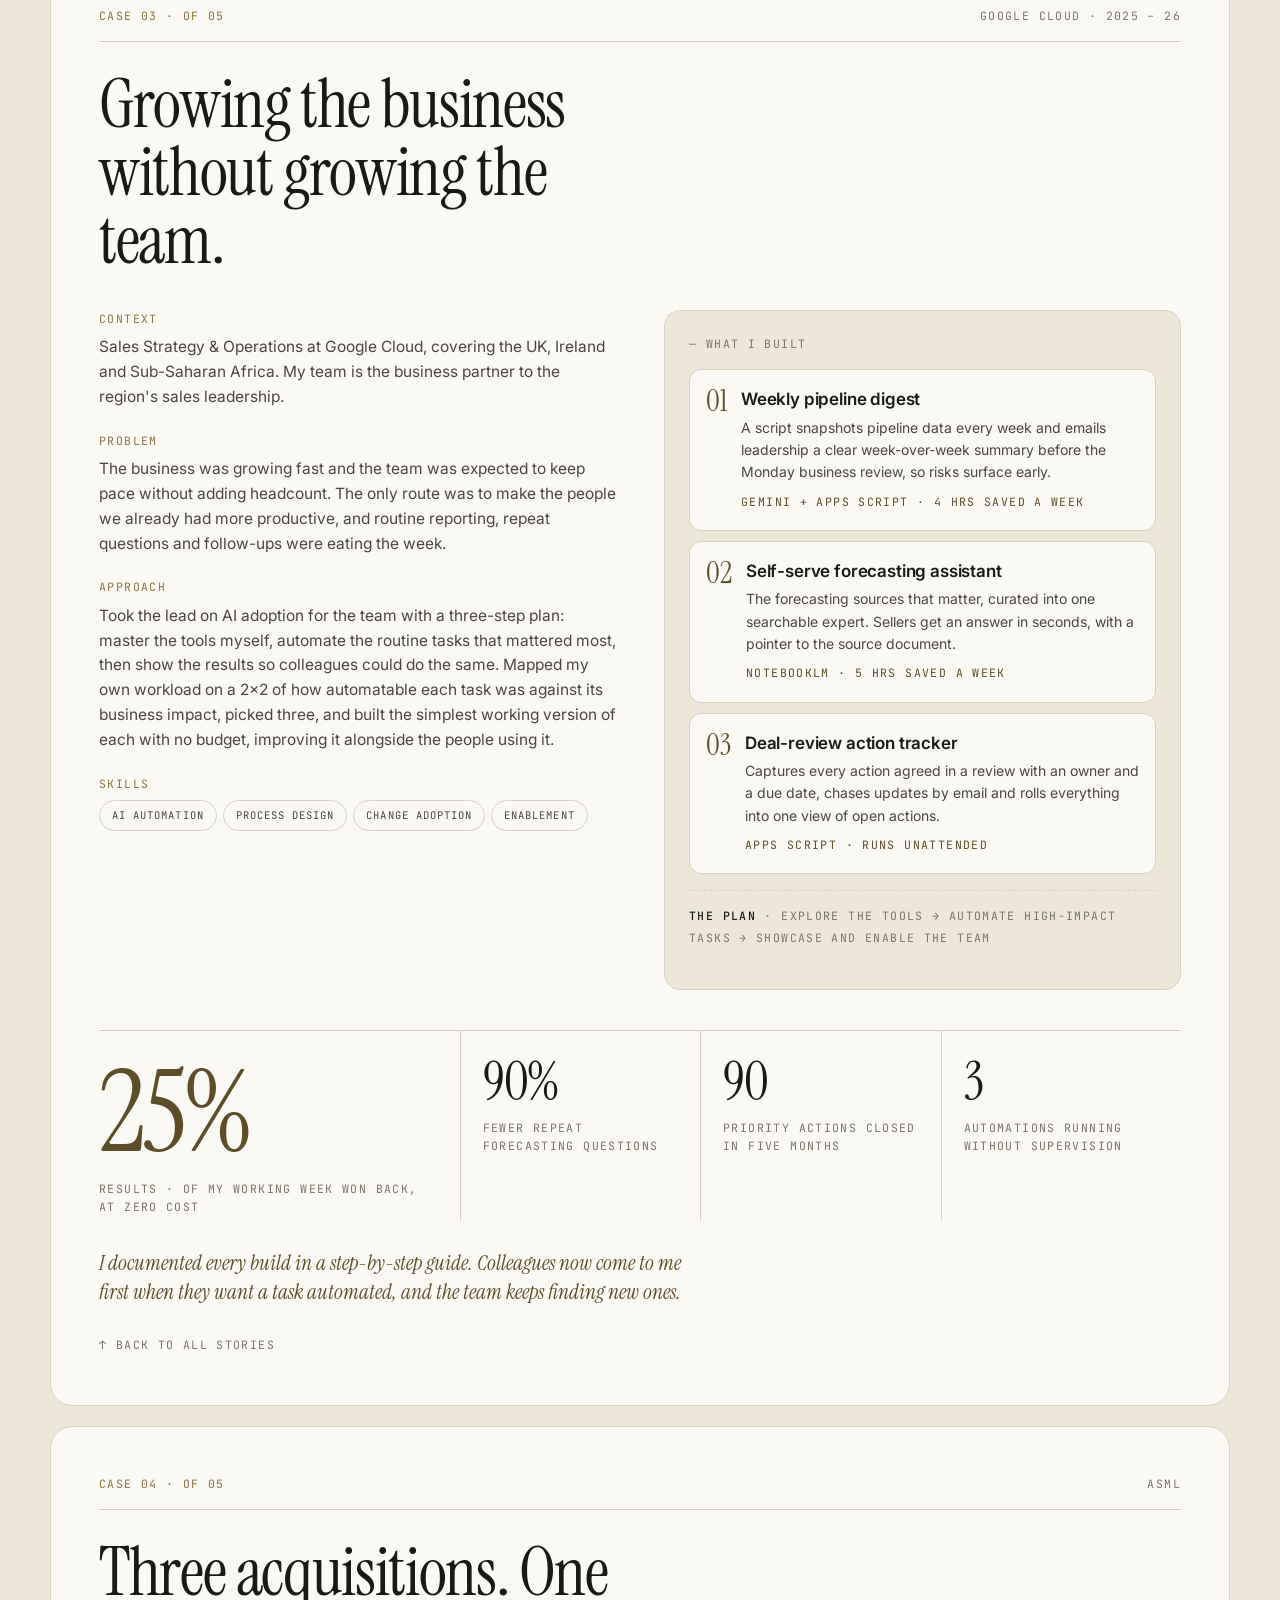
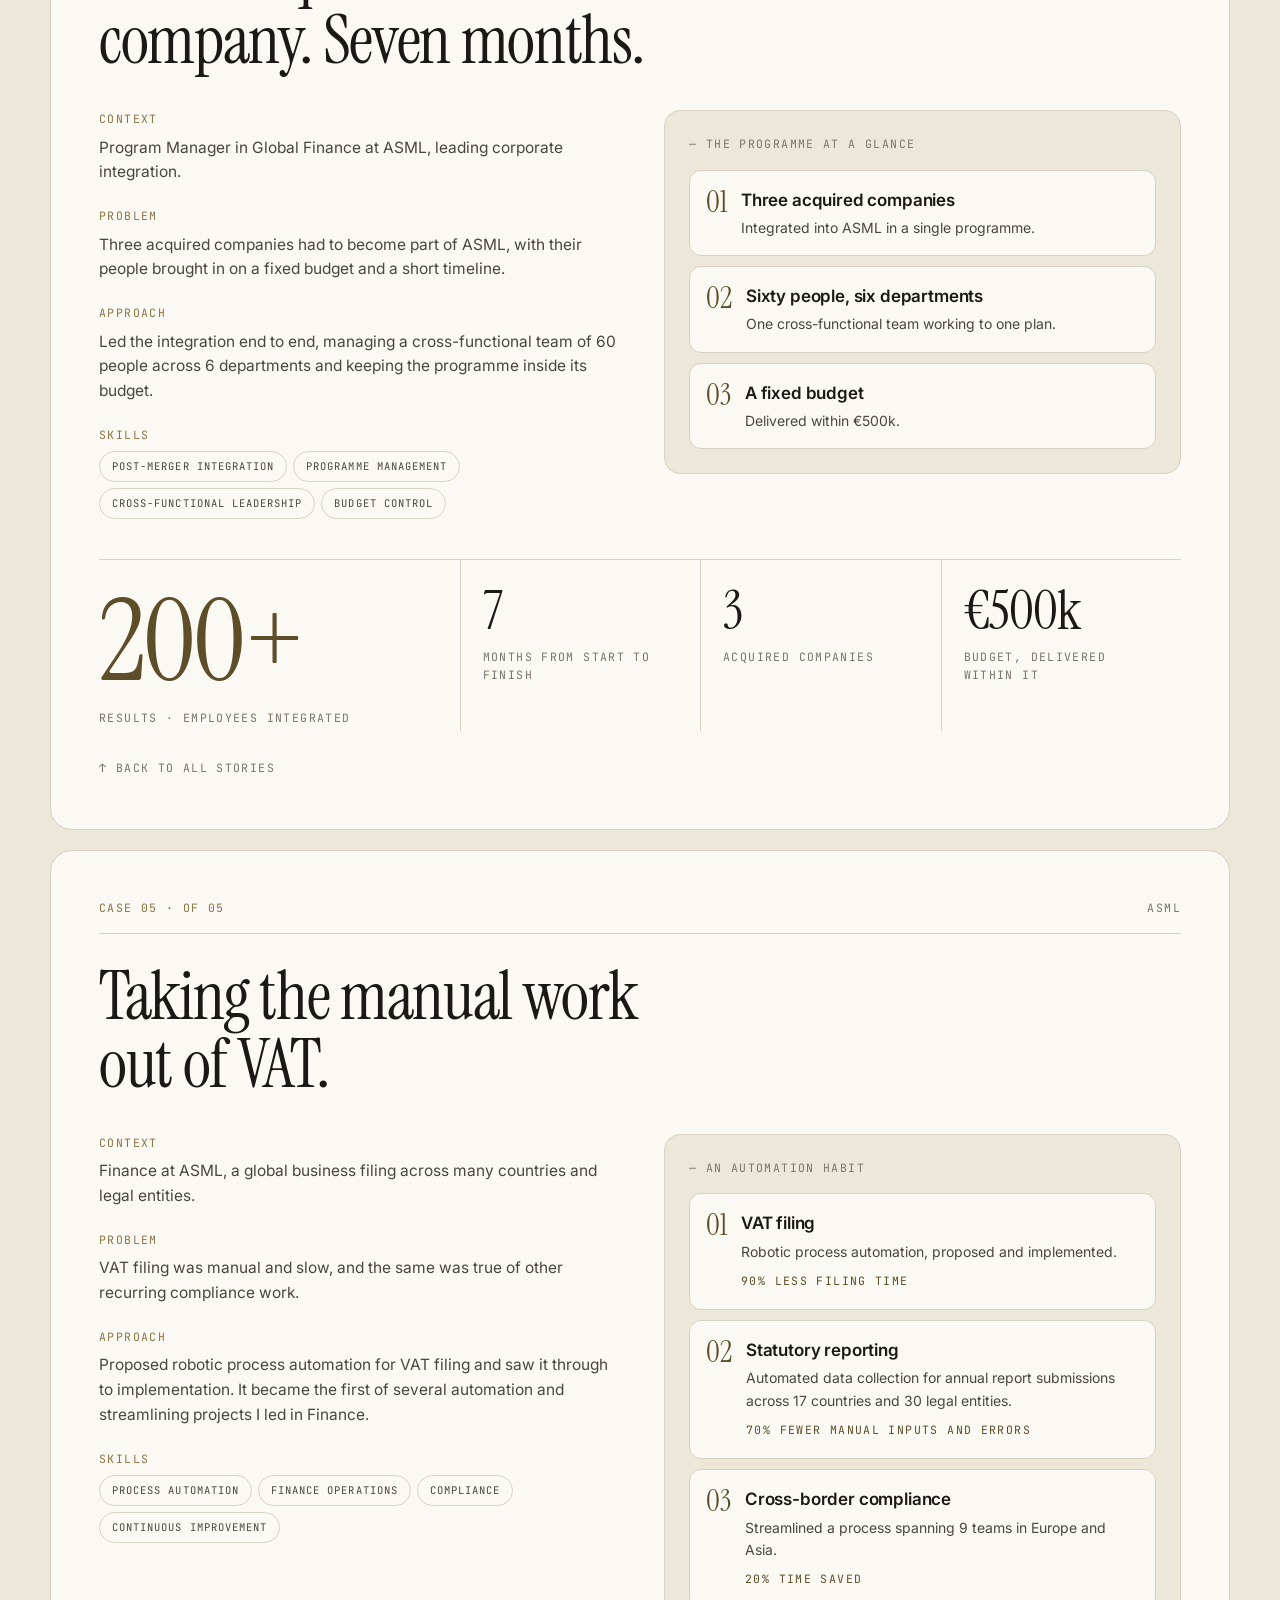
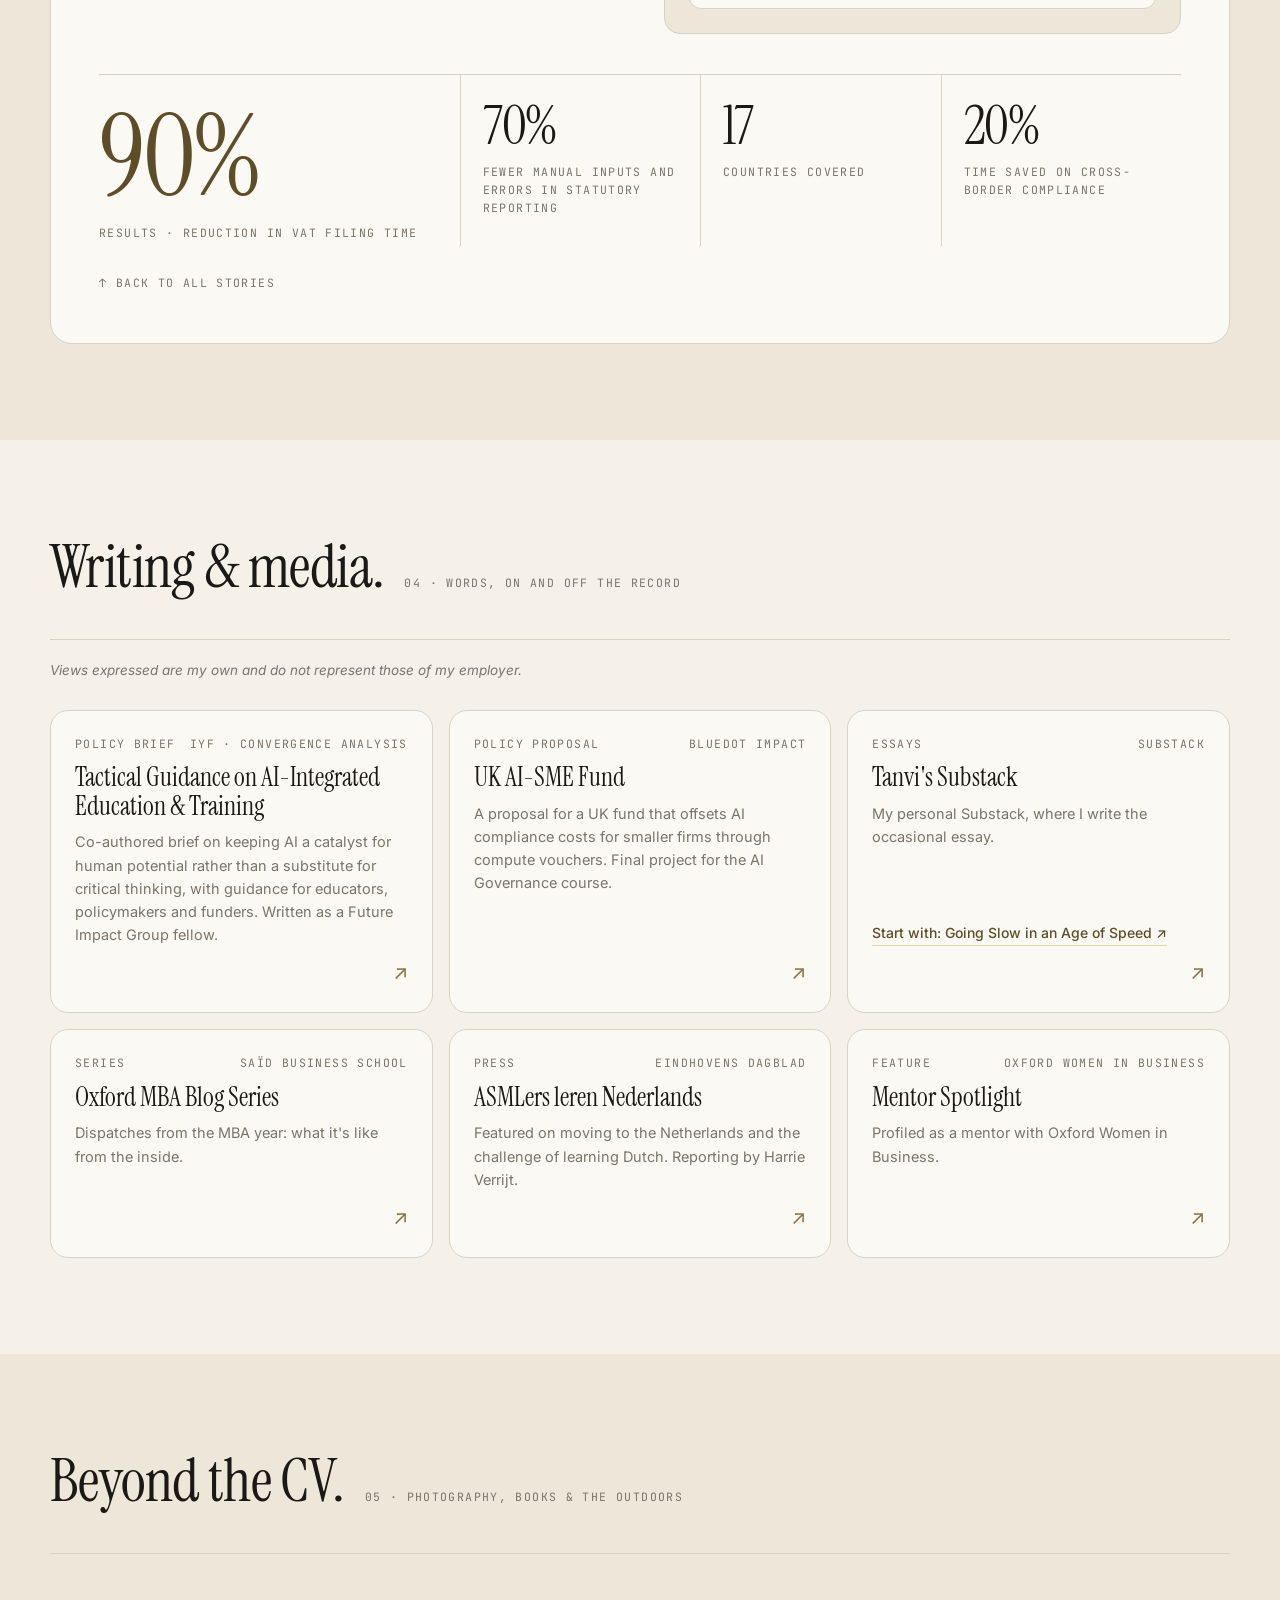
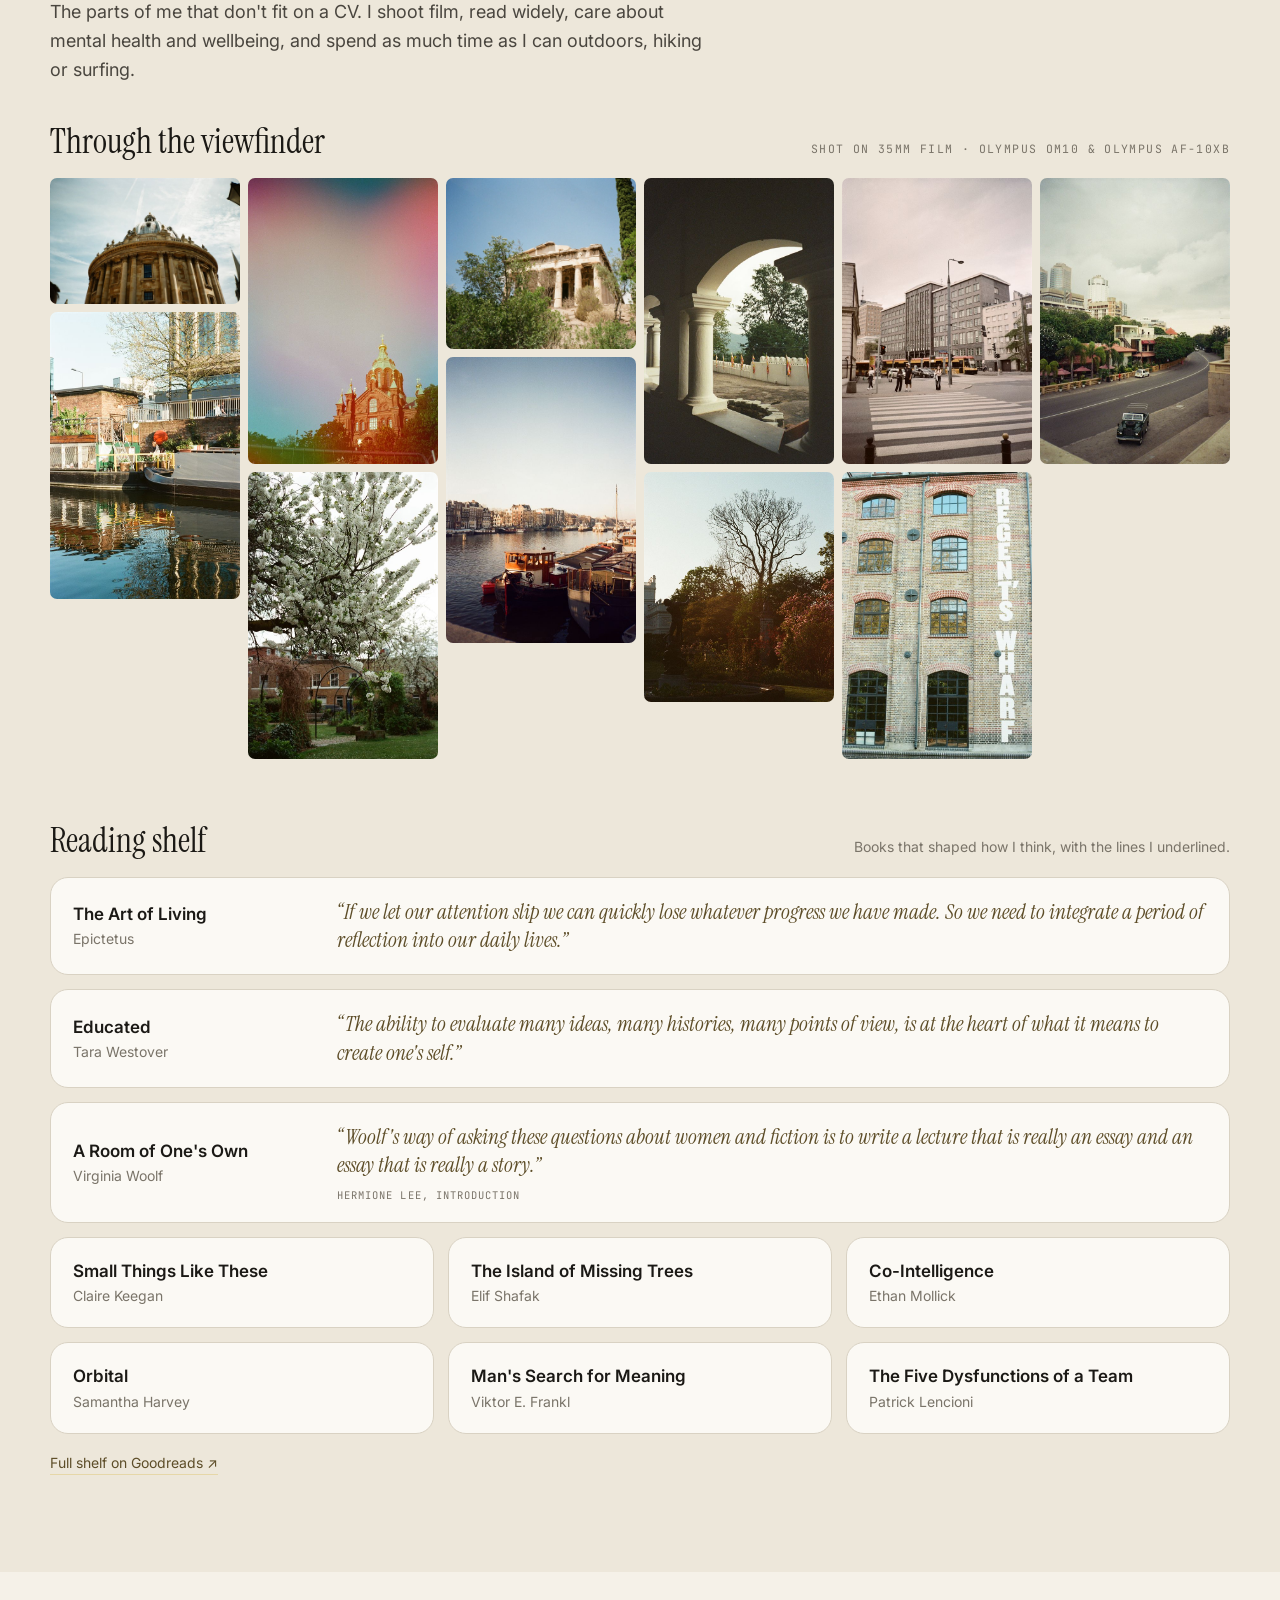
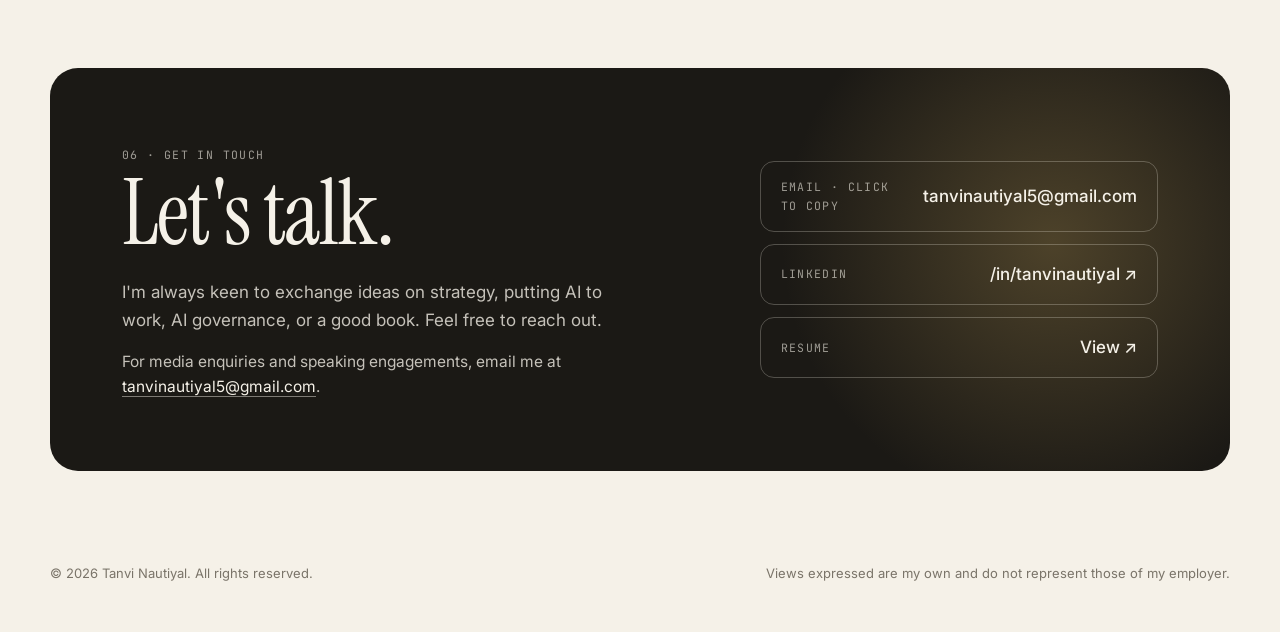
==== commit 97619fd9: "Hero: tagline and intro in Tanvi's own voice" ====
--- a/index.html
+++ b/index.html
@@ -4,12 +4,12 @@
   <meta charset="utf-8">
   <meta name="viewport" content="width=device-width, initial-scale=1">
   <title>Tanvi Nautiyal — Portfolio</title>
-  <meta name="description" content="Tanvi Nautiyal: strategy & operations at Google Cloud, Oxford MBA. Builds AI automations for her team, writes on AI governance, and shoots film.">
+  <meta name="description" content="Tanvi Nautiyal has spent her career scaling emerging technologies at Google and ASML, across program management, strategy & operations and business development.">
   <link rel="canonical" href="https://www.tanvinautiyal.com/">
   <meta property="og:type" content="website">
   <meta property="og:url" content="https://www.tanvinautiyal.com/">
   <meta property="og:title" content="Tanvi Nautiyal — Portfolio">
-  <meta property="og:description" content="Strategy & operations at Google Cloud, Oxford MBA. Builds AI automations for her team and writes on AI governance.">
+  <meta property="og:description" content="A career spent scaling emerging technologies at Google and ASML. Program management, strategy & operations, and AI automation.">
   <meta property="og:image" content="https://www.tanvinautiyal.com/assets/headshot.jpg">
   <link rel="preconnect" href="https://fonts.googleapis.com">
   <link rel="preconnect" href="https://fonts.gstatic.com" crossorigin>
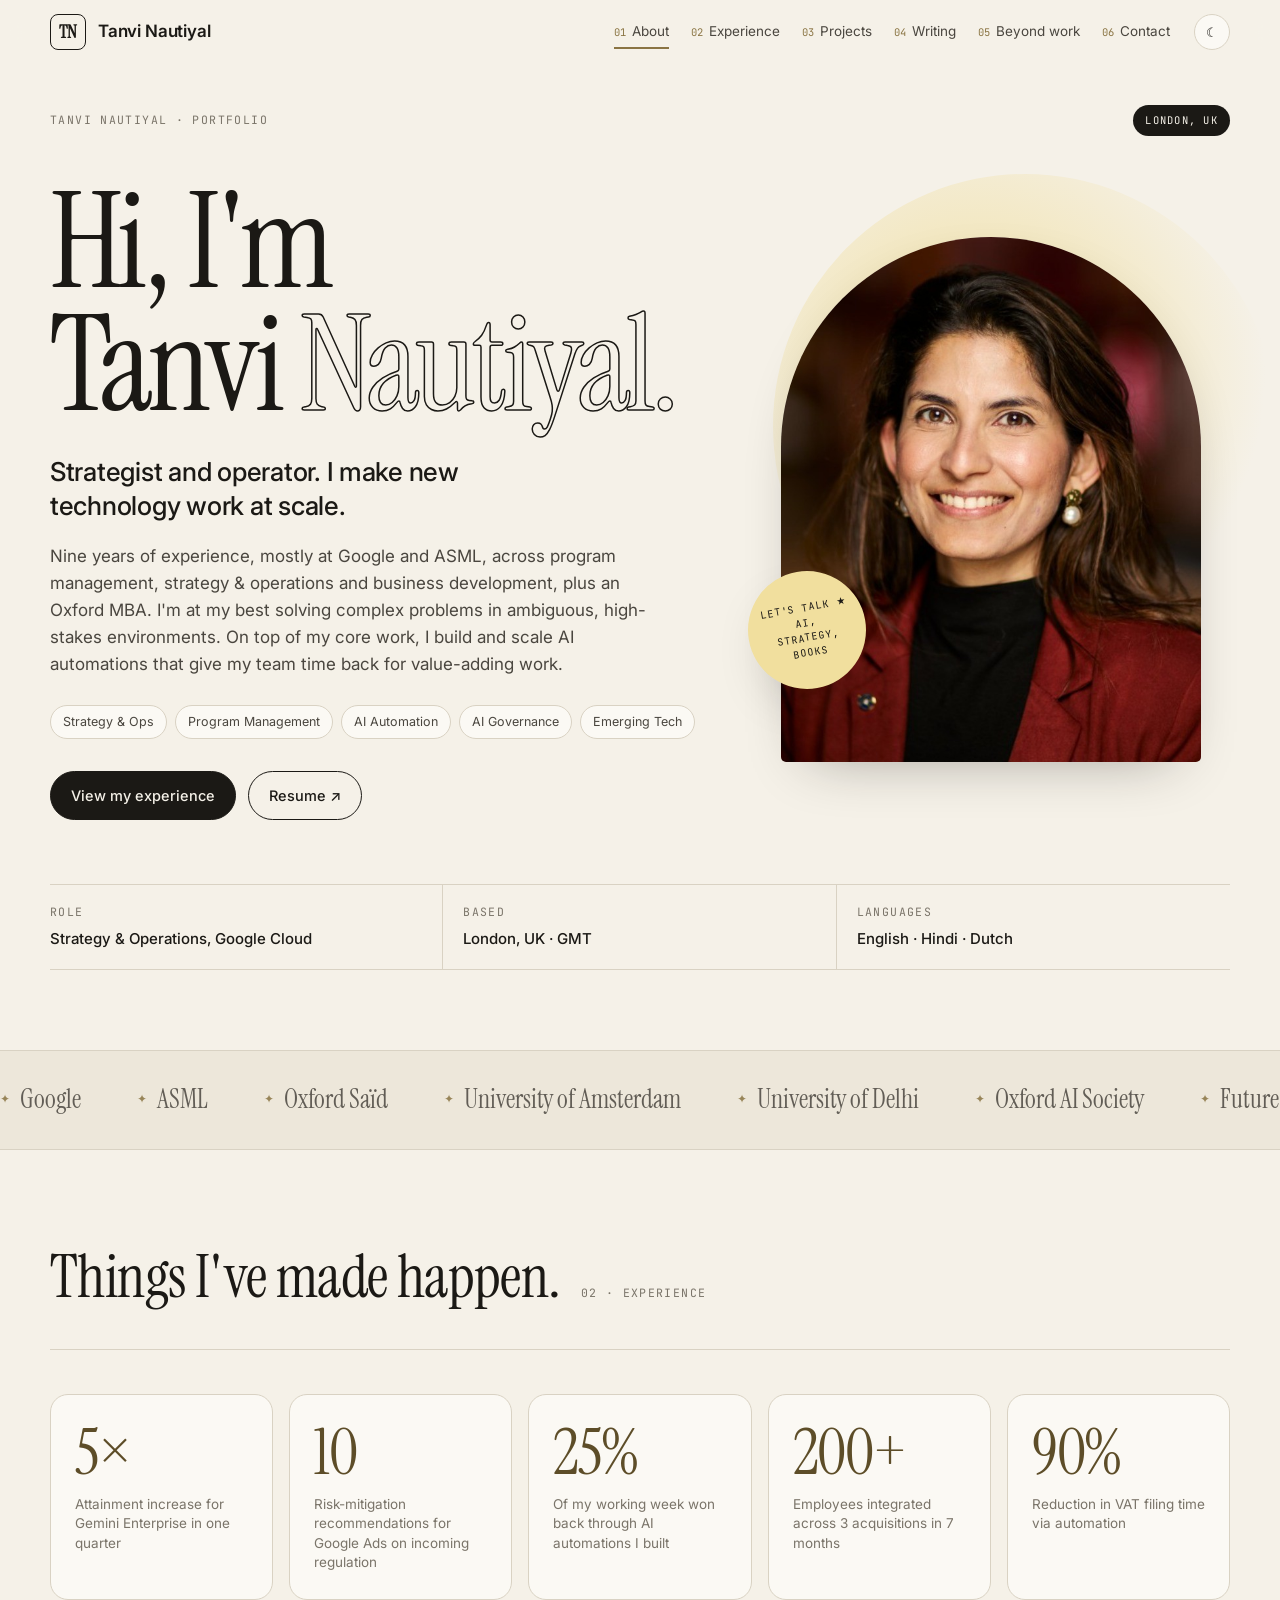
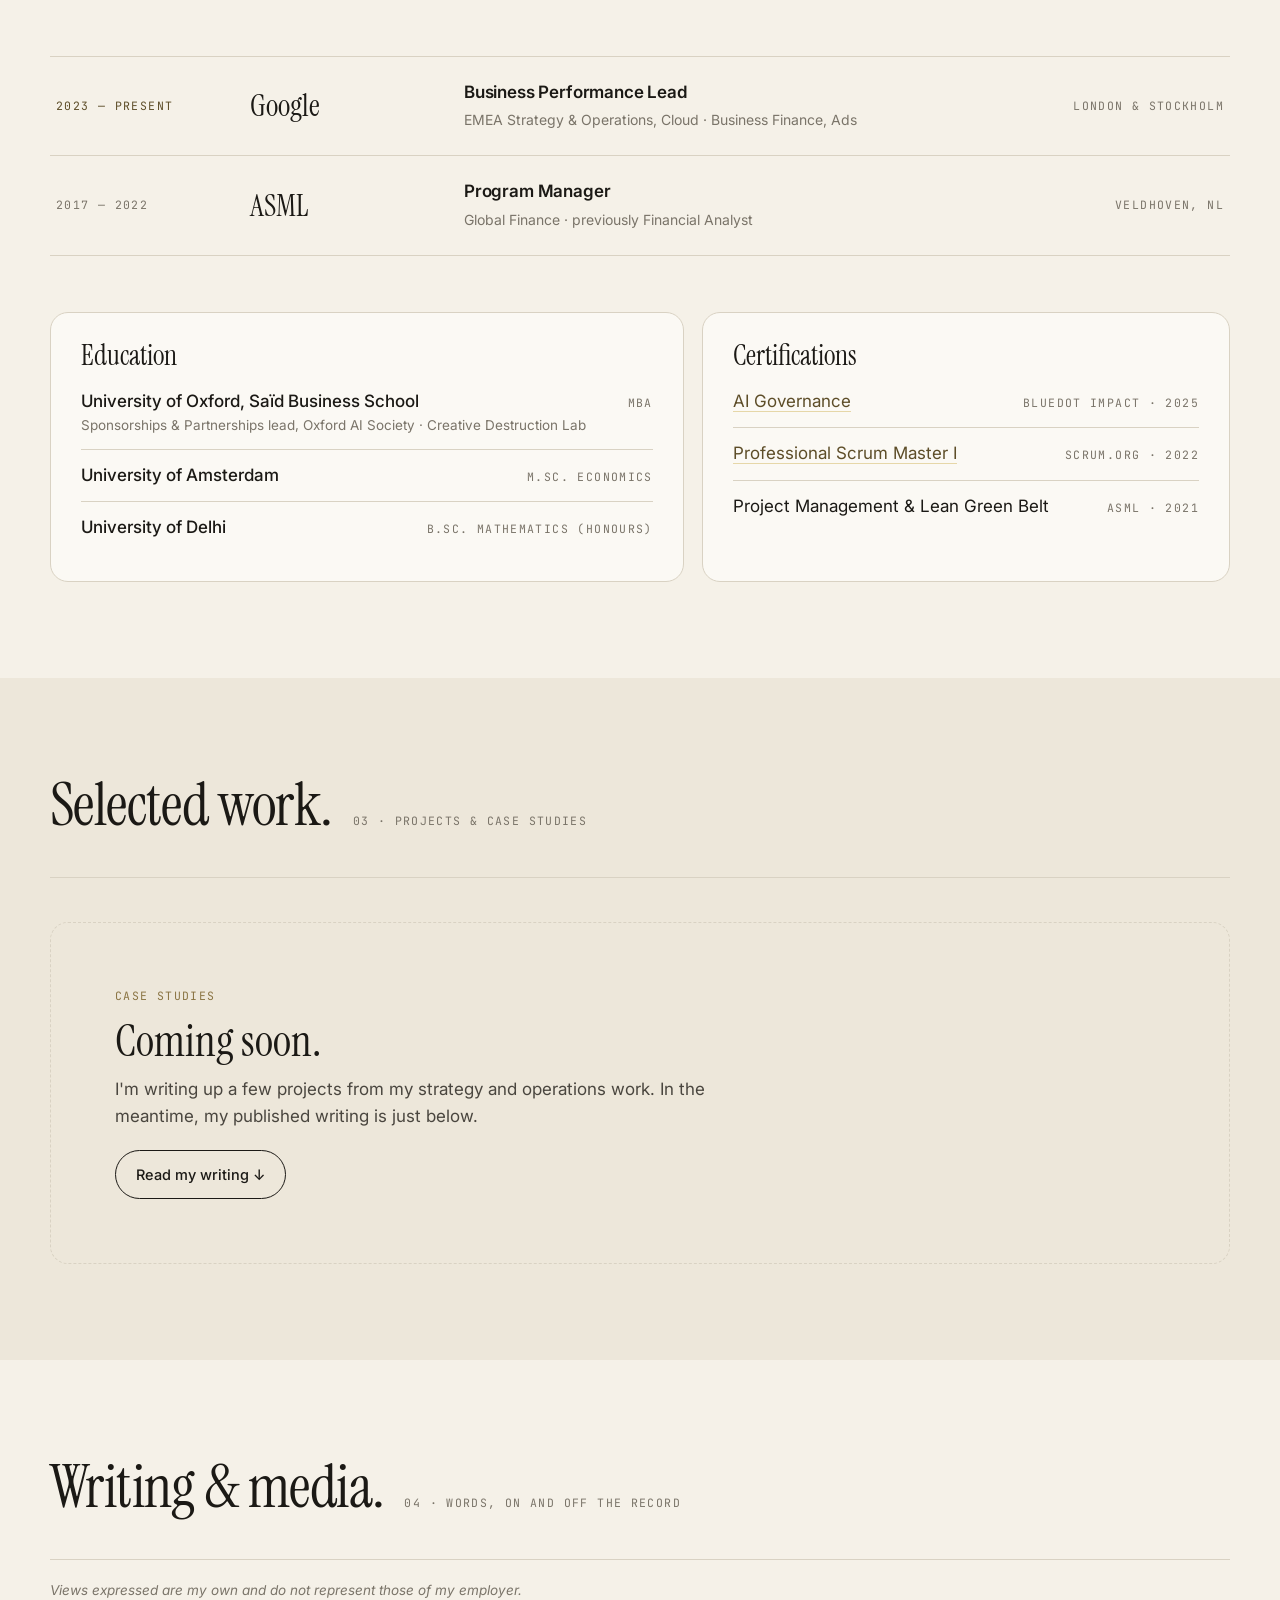
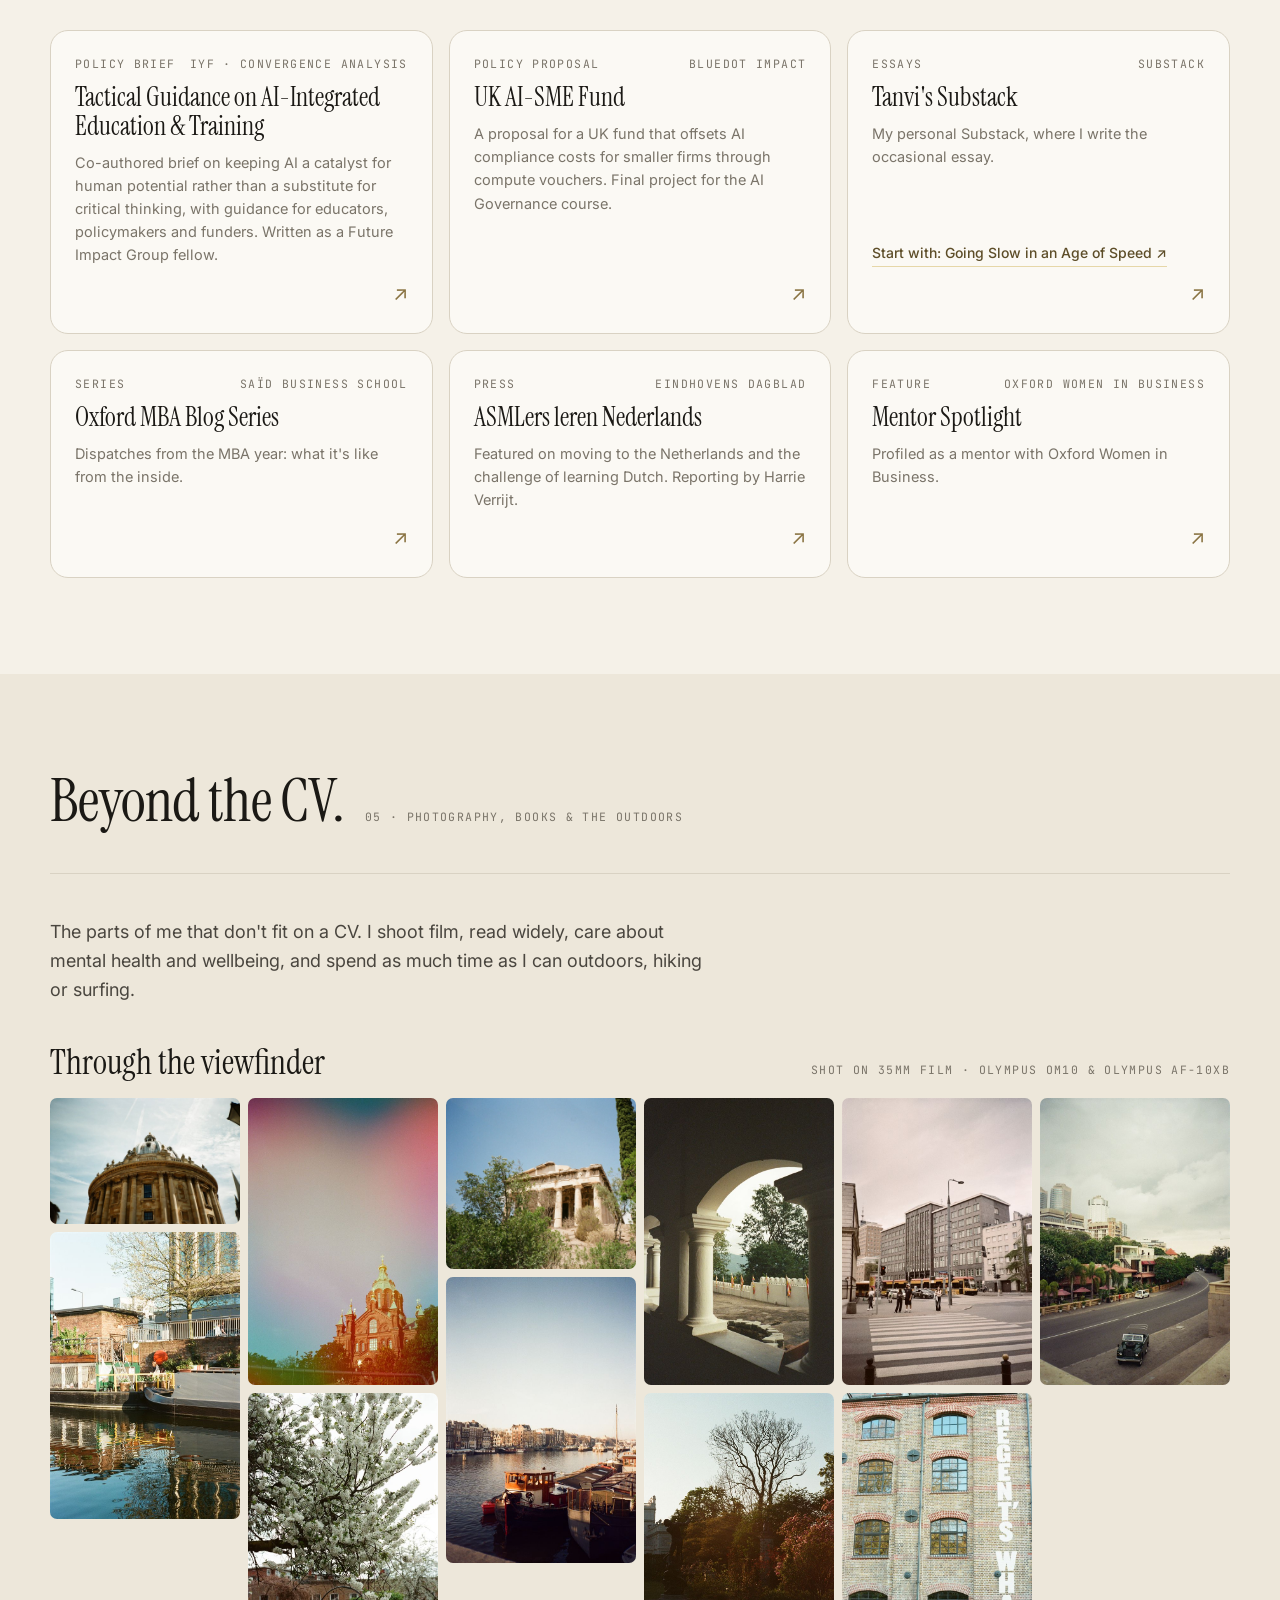
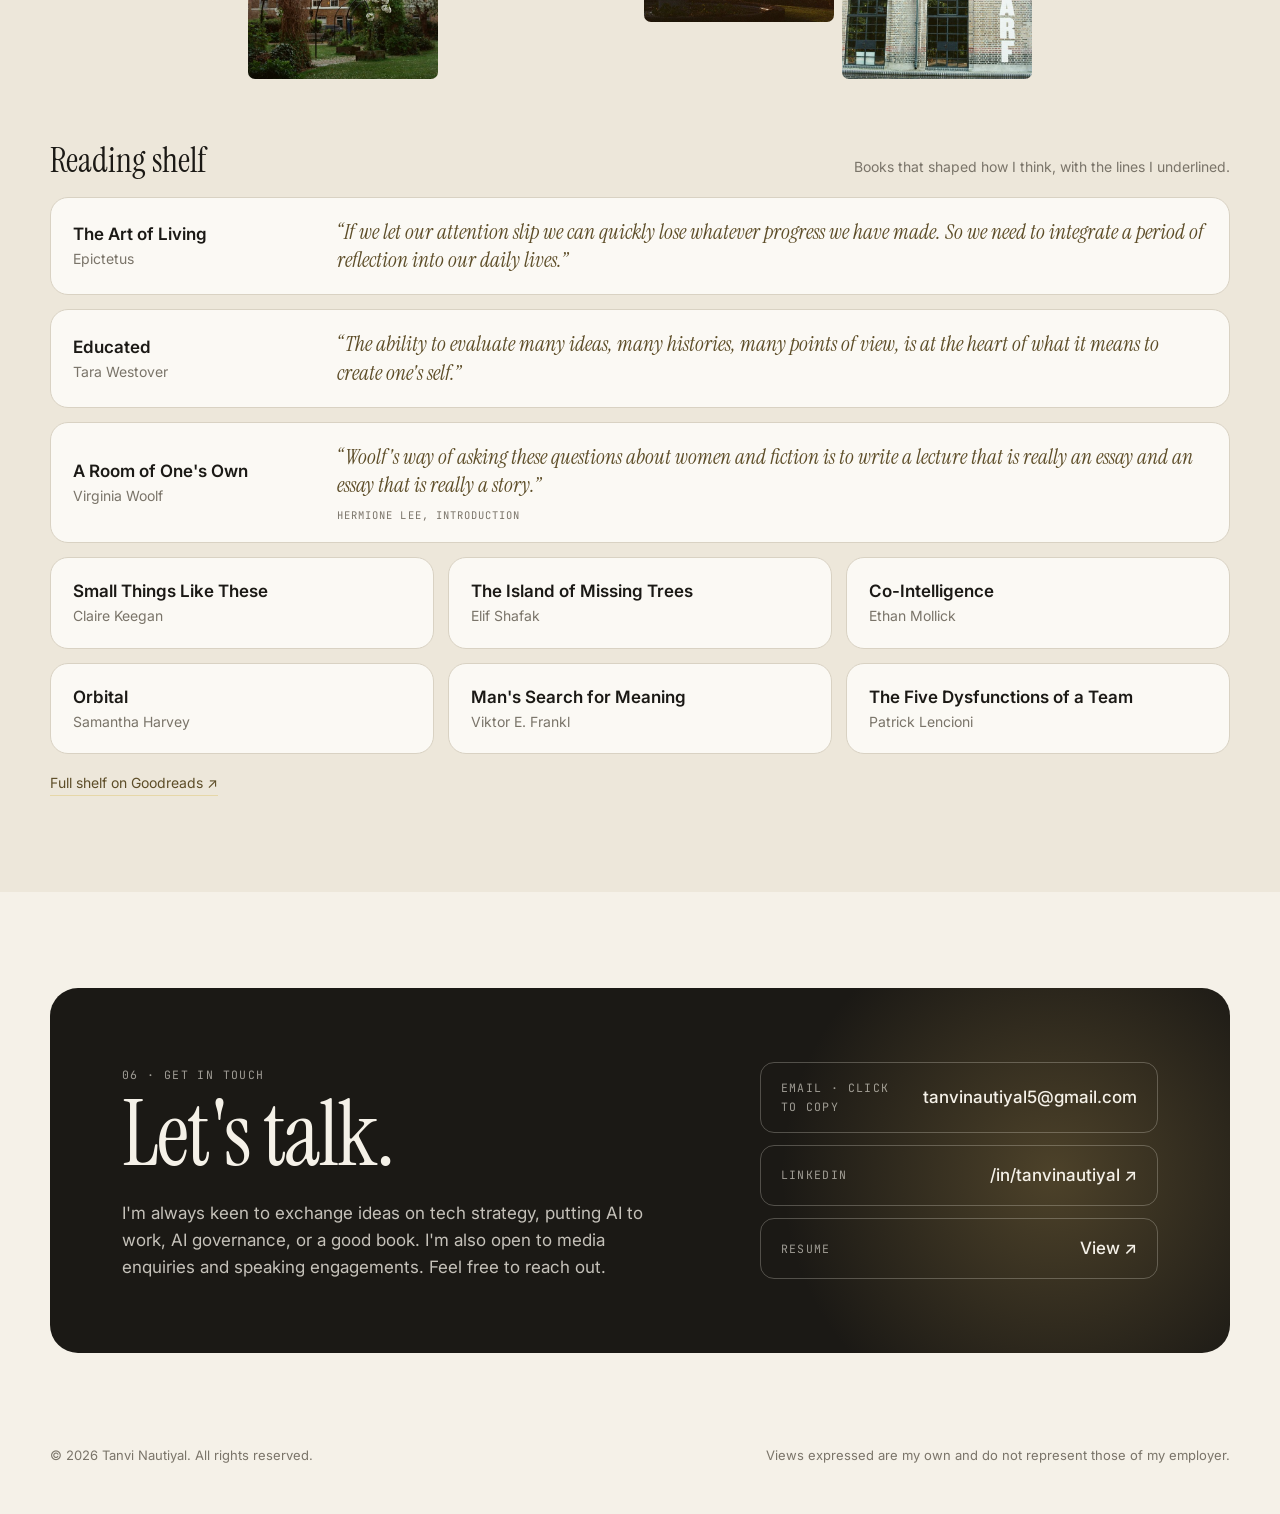
==== commit 653d816d: "Hold case studies back as private drafts; tech strategy wording" ====
--- a/index.html
+++ b/index.html
@@ -159,6 +159,10 @@
   </footer>
 
   <script src="content.js"></script>
+  <script>
+    /* Private drafts load only in the local preview on your own computer. */
+    if (/^(localhost|127\.0\.0\.1)$/.test(location.hostname)) document.write('<script src="drafts.local.js"><\/script>');
+  </script>
   <script src="main.js"></script>
 </body>
 </html>
--- a/style.css
+++ b/style.css
@@ -497,5 +497,11 @@
 .reveal.in { opacity: 1; transform: none; }
 @media (prefers-reduced-motion: reduce) { .reveal { opacity: 1; transform: none; transition: none; } }
 
+.draft-note {
+  position: fixed; left: 50%; bottom: 14px; transform: translateX(-50%); z-index: 90; max-width: calc(100% - 24px);
+  padding: 8px 14px; border-radius: 999px; background: #b4541f; color: #fff; text-align: center;
+  font-family: var(--font-mono); font-size: 10.5px; letter-spacing: .1em; text-transform: uppercase; box-shadow: var(--shadow);
+}
+
 /* progress bar */
 .progress { position: fixed; top: 0; left: 0; height: 2px; background: var(--accent); width: 0; z-index: 60; }
